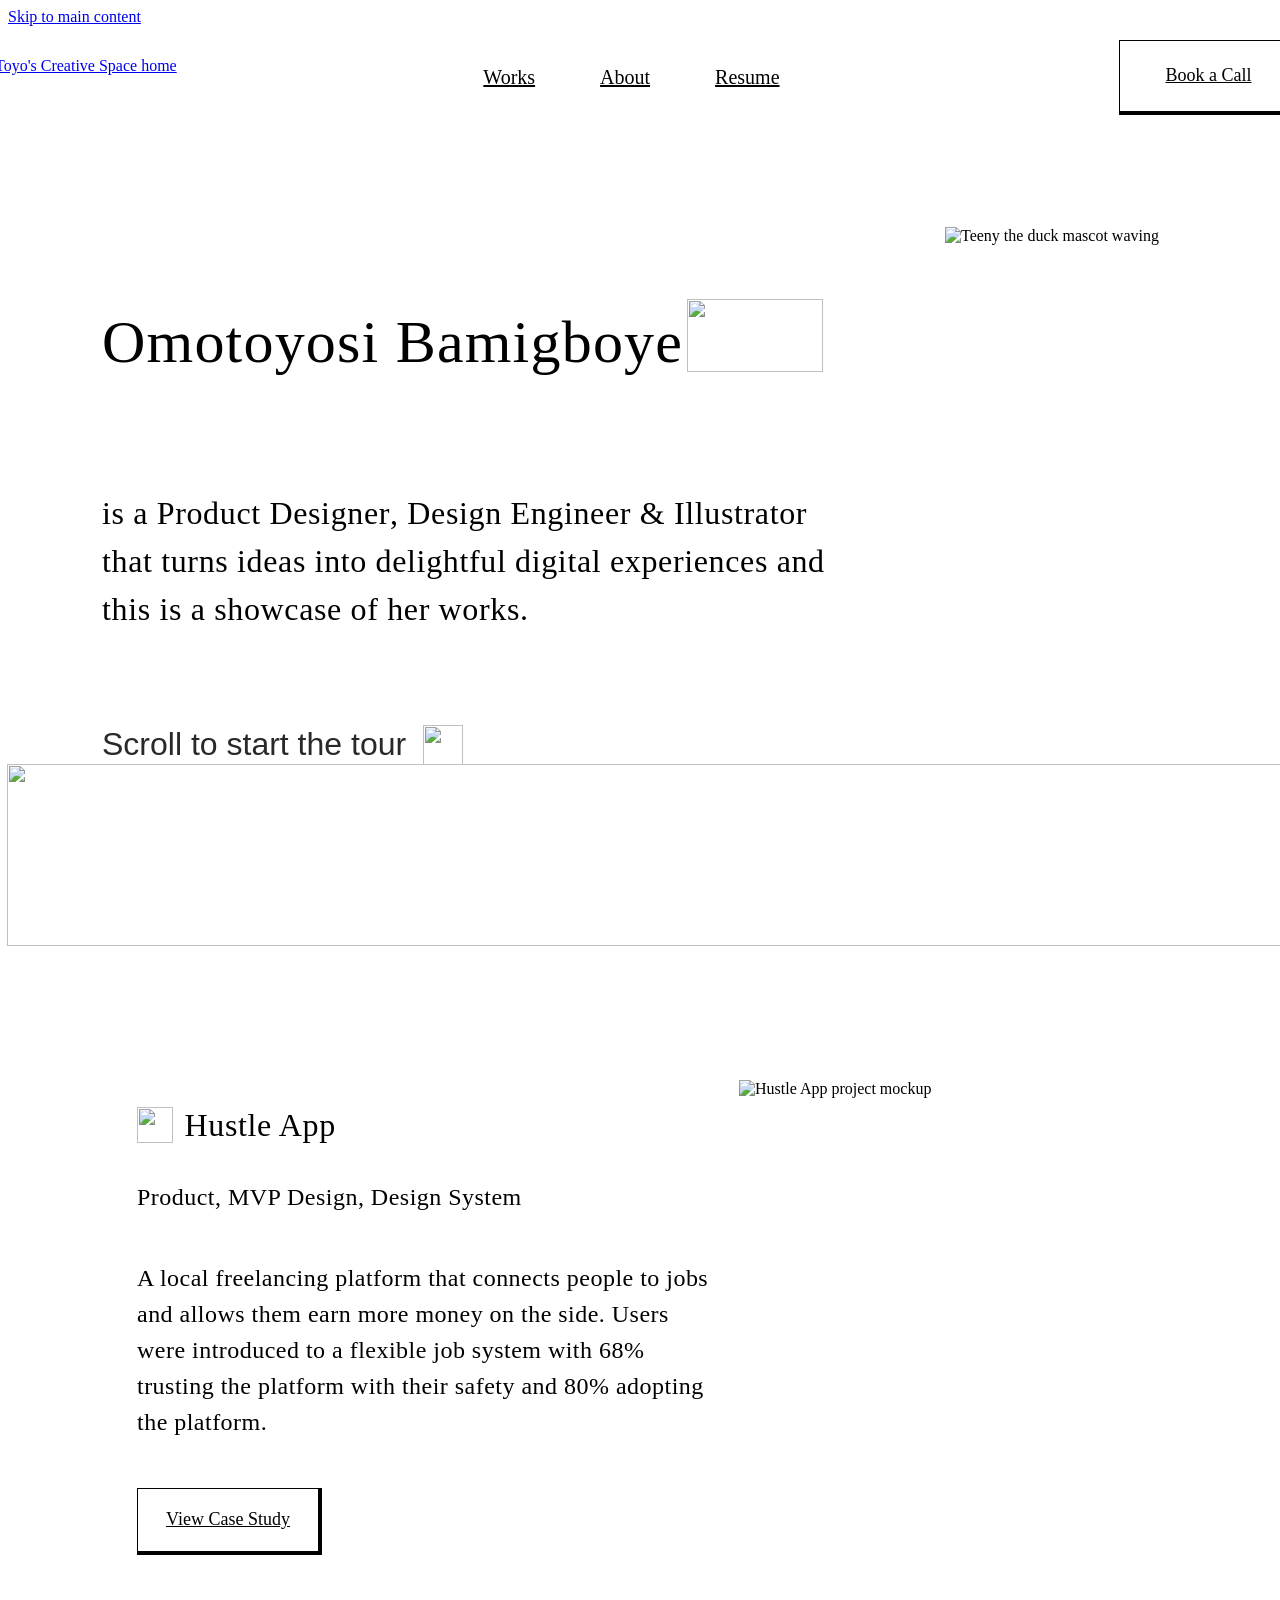
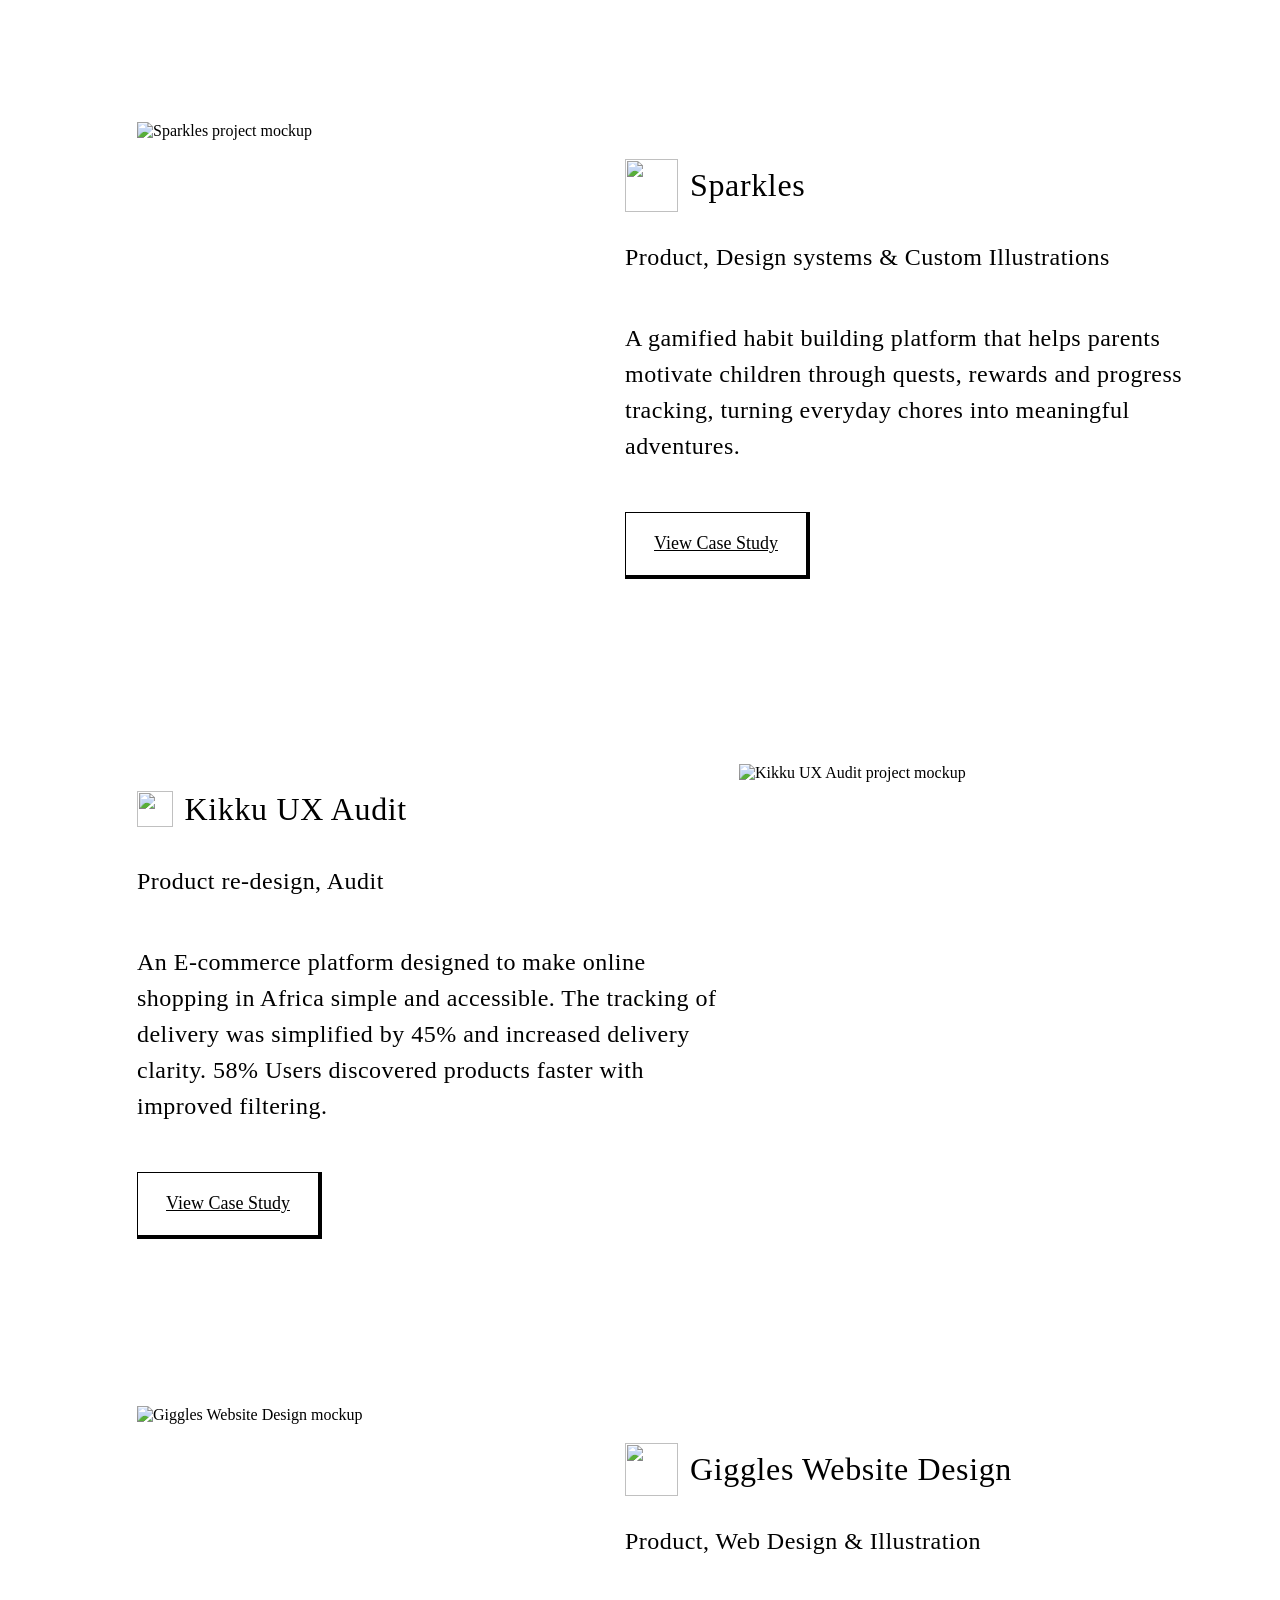
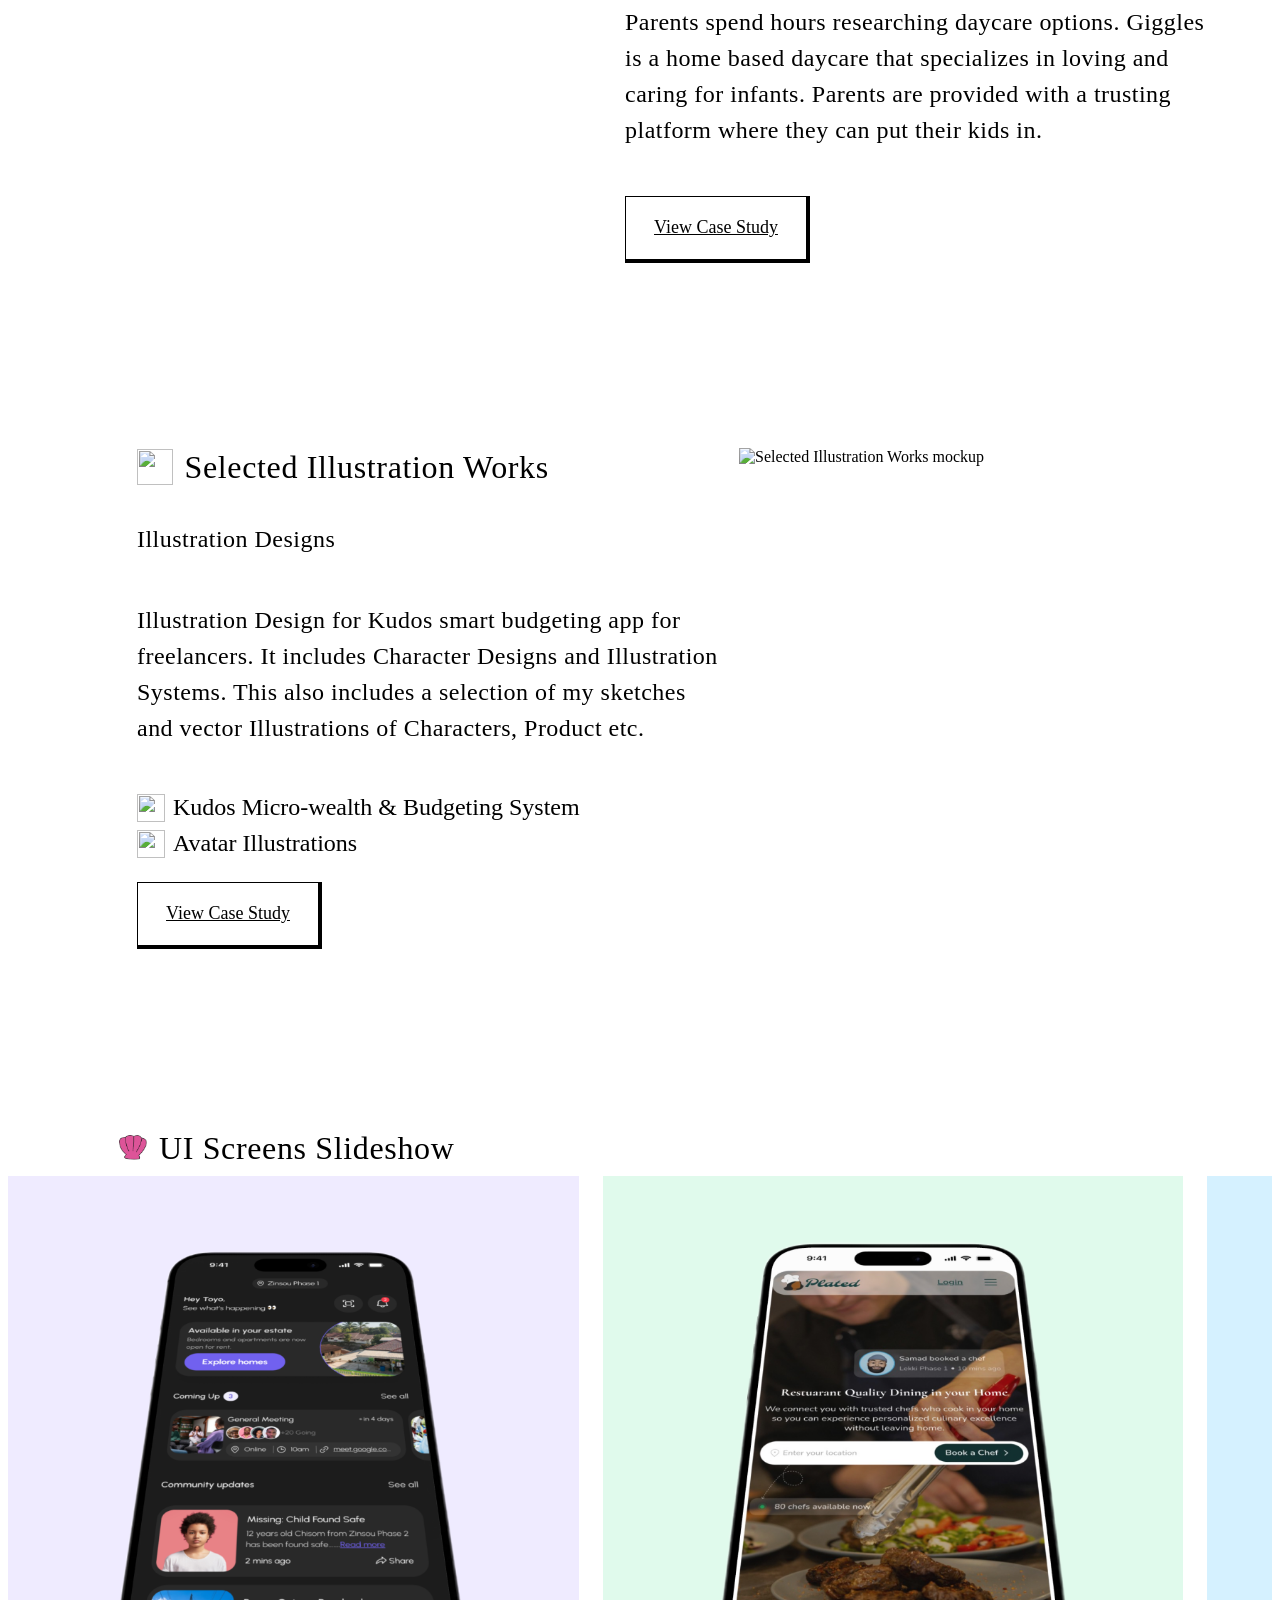
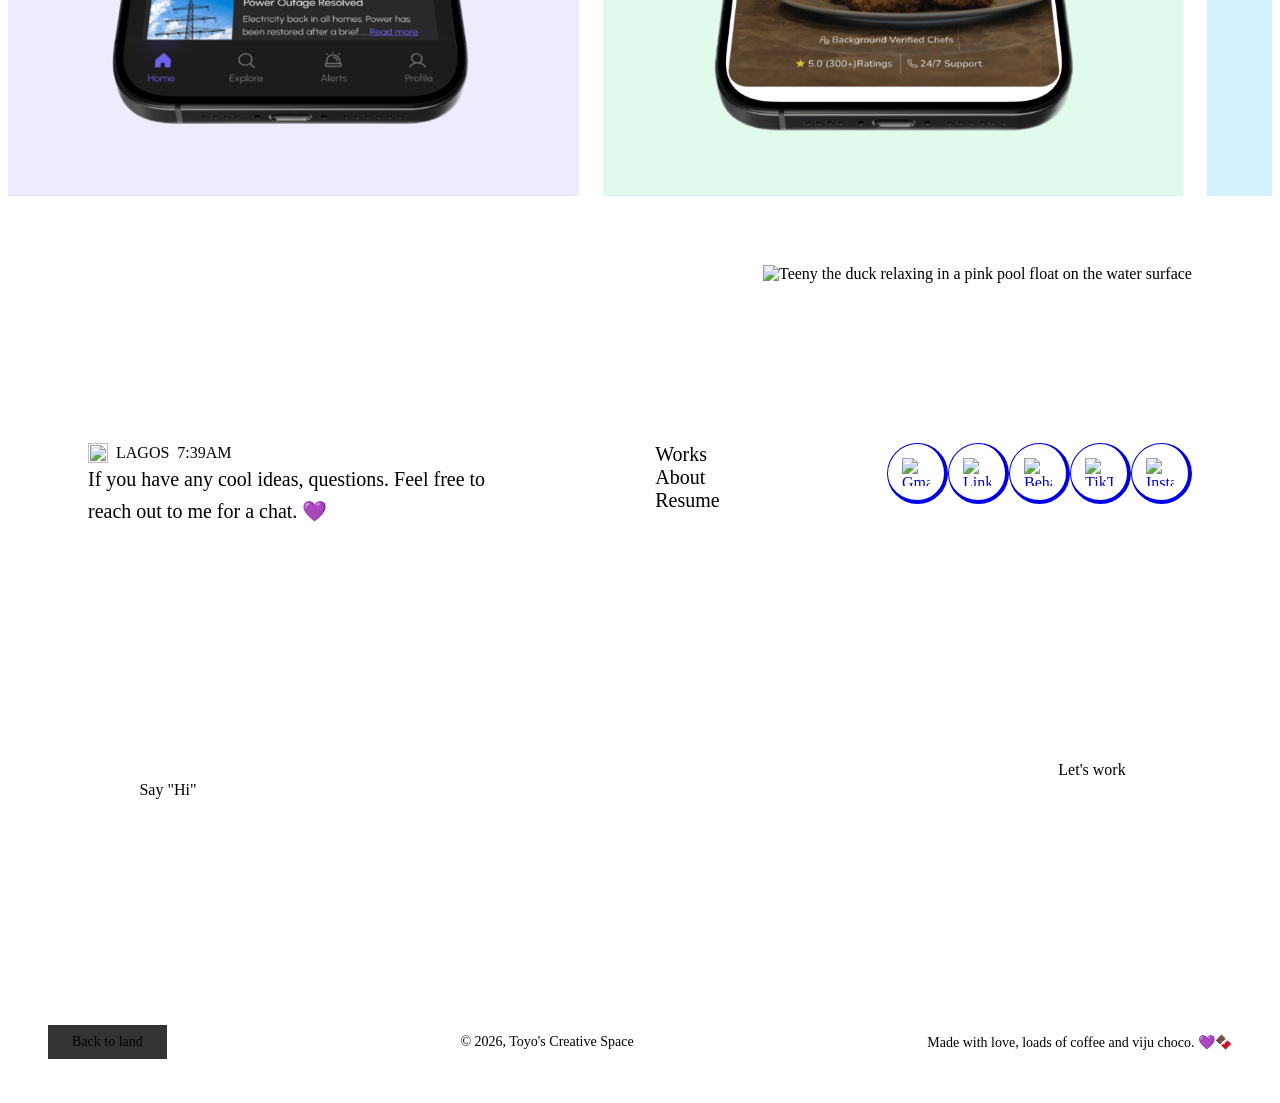
==== index.html @ 5d5c294b "Kudos Illustration commit" ====
<!DOCTYPE html>


<html lang="en">
<head>
  <meta charset="UTF-8">
  <meta name="viewport" content="width=device-width, initial-scale=1.0">
  <meta name="description" content="Toyo's Creative Space — Portfolio of Omotoyosi Bamigboye, a Product Designer, Design Engineer & Illustrator.">
  <title>Toyo's Creative Space — Portfolio</title>
  <link rel="stylesheet" href="css/global.css">
  <link rel="stylesheet" href="css/style.css">
  <link rel="icon" href="favicon.ico" type="image/x-icon">
</head>
<body>

  <!-- Skip Link -->
  <a href="#main-content" class="skip-link">Skip to main content</a>

  <!-- Mobile Menu Overlay -->
  <div class="mobile-menu" id="mobile-menu" role="dialog" aria-modal="true" aria-label="Navigation menu">
    <div class="mobile-menu__header">
      <a href="index.html" class="mobile-menu__logo">
        <img src="portfolio-design-images/tcs-logo.png" alt="Toyo's Creative Space home">
      </a>
      <button class="mobile-menu__close" aria-label="Close navigation menu">
        <svg width="18" height="18" viewBox="0 0 18 18" fill="none" xmlns="http://www.w3.org/2000/svg" aria-hidden="true">
          <path d="M16 2L2 16M2 2L16 16" stroke="#292929" stroke-width="2" stroke-linecap="round"/>
        </svg>
      </button>1
      
    </div>
    <nav class="mobile-menu__nav">
      <a href="#projects" class="mobile-menu__link">Works</a>
      <a href="about.html" class="mobile-menu__link">About</a>
      <a href="https://drive.google.com/file/d/1CQYjmtOOulWqzke0gi_U4UttHId4qYxD/view?usp=drive_link" class="mobile-menu__link" target="_blank" rel="noopener noreferrer">Resume</a>
    </nav>
    <div class="mobile-menu__actions">
      <a href="https://cal.com/toyoscreativespace/project-discovery-call" class="mobile-menu__btn" target="_blank" rel="noopener noreferrer" aria-label="Book a call (opens in new tab)">&#128197; Book a Call &rarr;</a>
    </div>
  </div>

  <!-- Navigation -->
  <header>
    <nav class="nav" aria-label="Main navigation">
      <a href="index.html" class="nav__logo"><img src="portfolio-design-images/tcs-logo.png" alt="Toyo's Creative Space home"></a>
      <div class="nav__links">
        <a href="#projects" class="nav__link">Works</a>
        <a href="about.html" class="nav__link">About</a>
        <a href="https://drive.google.com/file/d/1CQYjmtOOulWqzke0gi_U4UttHId4qYxD/view?usp=drive_link" class="nav__link" target="_blank" rel="noopener noreferrer">Resume</a>
      </div>
      <div class="nav__actions">
        <a href="https://cal.com/toyoscreativespace/project-discovery-call" class="nav__btn" target="_blank" rel="noopener noreferrer" aria-label="Book a call (opens in new tab)">Book a Call</a>
        <button class="nav__hamburger" aria-expanded="false" aria-controls="mobile-menu" aria-label="Open navigation menu">
          <span class="nav__hamburger-line"></span>
          <span class="nav__hamburger-line"></span>
          <span class="nav__hamburger-line"></span>
        </button>
      </div>
    </nav>
  </header>

  <!-- Main Content -->
  <main id="main-content">

    <!-- HERO SECTION -->
    <section class="hero" aria-label="Hero introduction">
      <div class="hero__content">
        <h1 class="hero__name">
          Omotoyosi <span class="hero__name-last">Bamigboye<div class="hero__speech-bubble" aria-hidden="true">
            <img src="portfolio-design-images/speech bubble.png" alt="" class="hero__speech-img">
          </div></span>
        </h1>
        <p class="hero__description">
          is a <span class="underline-blue">Product Designer<img src="portfolio-design-images/blue wiggle highlight.png" alt="" aria-hidden="true" class="wiggle-img"></span>, <span class="underline-pink">Design Engineer<img src="portfolio-design-images/pink wiggle highlight.png" alt="" aria-hidden="true" class="wiggle-img"></span> &amp; <span class="underline-purple">Illustrator<img src="portfolio-design-images/purple wiggle highlight.png" alt="" aria-hidden="true" class="wiggle-img"></span> that turns ideas into delightful digital experiences and this is a showcase of her works.
        </p>
        <!-- Scroll indicator -->
        <a href="#projects" class="scroll-indicator" aria-label="Scroll to projects">
          Scroll to start the tour
          <img src="icons/arrow-circle-down.png" alt="" aria-hidden="true" class="scroll-arrow">
        </a>
      </div>

      <!-- Teeny Hero Image -->
      <div class="hero-image">
        <img src="portfolio-design-images/teeny's hero image.png" alt="Teeny the duck mascot waving">
      </div>

      <!-- Grass Strip -->
      <div class="hero__grass">
        <img src="portfolio-design-images/grass in hero.png" alt="" aria-hidden="true" class="hero__grass-img">
      </div>
    </section>

    <!-- PROJECT CARDS SECTION -->
    <section id="projects" class="projects" aria-label="Featured projects">

      <!-- CARD 1 — Hustle App (Text Left, Image Right) -->
      <article class="project-card">
        <div class="project-card__text">
          <div class="project-card__title-row">
            <div class="project-card__icon" aria-hidden="true">
              <img src="icons/hustle logo.png" alt="" class="project-card__icon-img">
            </div>
            <h2 class="project-card__title">Hustle App</h2>
          </div>
          <p class="project-card__category">Product, MVP Design, Design System</p>
          <p class="project-card__description">A local freelancing platform that connects people to jobs and allows them earn more money on the side. Users were introduced to a flexible job system with 68% trusting the platform with their safety and 80% adopting the platform.</p>
          <a href="hustle.html" class="project-card__btn">View Case Study</a>
        </div>
        <div class="project-card__image">
          <img src="portfolio-design-images/hustle mockup.png" alt="Hustle App project mockup">
        </div>
      </article>

      <!-- CARD 2 — Sparkles (Image Left, Text Right) -->
      <article class="project-card project-card--reverse">
        <div class="project-card__text">
          <div class="project-card__title-row">
            <div class="project-card__icon" aria-hidden="true" style="width:53px;height:53px;">
              <img src="icons/sparkles logo.png" alt="" class="project-card__icon-img">
            </div>
            <h2 class="project-card__title">Sparkles</h2>
          </div>
          <p class="project-card__category">Product, Design systems &amp; Custom Illustrations</p>
          <p class="project-card__description">A gamified habit building platform that helps parents motivate children through quests, rewards and progress tracking, turning everyday chores into meaningful adventures.</p>
          <a href="sparkles.html" class="project-card__btn">View Case Study</a>
        </div>
        <div class="project-card__image">
          <img src="portfolio-design-images/sparkles mockup.png" alt="Sparkles project mockup">
        </div>
      </article>

      <!-- CARD 3 — Kikku UX Audit (Text Left, Image Right) -->
      <article class="project-card">
        <div class="project-card__text">
          <div class="project-card__title-row">
            <div class="project-card__icon" aria-hidden="true">
              <img src="icons/kikku logo.png" alt="" class="project-card__icon-img">
            </div>
            <h2 class="project-card__title">Kikku UX Audit</h2>
          </div>
          <p class="project-card__category">Product re-design, Audit</p>
          <p class="project-card__description">An E-commerce platform designed to make online shopping in Africa simple and accessible. The tracking of delivery was simplified by 45% and increased delivery clarity. 58% Users discovered products faster with improved filtering.</p>
          <a href="kikku.html" class="project-card__btn">View Case Study</a>
        </div>
        <div class="project-card__image">
          <img src="portfolio-design-images/Kikku mockup.png" alt="Kikku UX Audit project mockup">
        </div>
      </article>

      <!-- CARD 4 — Giggles Website Design (Image Left, Text Right) -->
      <article class="project-card project-card--reverse">
        <div class="project-card__text">
          <div class="project-card__title-row">
            <div class="project-card__icon" aria-hidden="true" style="width:53px;height:53px;">
              <img src="icons/giggles logo.png" alt="" class="project-card__icon-img">
            </div>
            <h2 class="project-card__title">Giggles Website Design</h2>
          </div>
          <p class="project-card__category">Product, Web Design &amp; Illustration</p>
          <p class="project-card__description">Parents spend hours researching daycare options. Giggles is a home based daycare that specializes in loving and caring for infants. Parents are provided with a trusting platform where they can put their kids in.</p>
          <a href="giggles.html" class="project-card__btn">View Case Study</a>
        </div>
        <div class="project-card__image">
          <img src="portfolio-design-images/giggles mockup.png" alt="Giggles Website Design mockup">
        </div>
      </article>

      <!-- CARD 5 — Selected Illustration Works (Text Left, Image Right) -->
      <article class="project-card">
        <div class="project-card__text">
          <div class="project-card__title-row">
            <div class="project-card__icon" aria-hidden="true">
              <img src="icons/selected illustration logo.png" alt="" class="project-card__icon-img">
            </div>
            <h2 class="project-card__title">Selected Illustration Works</h2>
          </div>
          <p class="project-card__category">Illustration Designs</p>
          <p class="project-card__description">Illustration Design for Kudos smart budgeting app for freelancers. It includes Character Designs and Illustration Systems. This also includes a selection of my sketches and vector Illustrations of Characters, Product etc.</p>
          <div class="project-card__metrics">
            <span class="project-card__metric"><img src="icons/check-circle.png" alt="" class="project-card__check-icon"> Kudos Micro-wealth &amp; Budgeting System</span>
            <span class="project-card__metric"><img src="icons/check-circle.png" alt="" class="project-card__check-icon"> Avatar Illustrations</span>
          </div>
          <a href="illustrations.html" class="project-card__btn">View Case Study</a>
        </div>
        <div class="project-card__image">
          <img src="portfolio-design-images/illustration work mockup.png" alt="Selected Illustration Works mockup">
        </div>
      </article>

    </section>

    <!-- SLIDESHOW SECTION -->
    <section class="slideshow" aria-label="UI Screens slideshow">
      <div class="slideshow__header">
        <img src="ui-slideshow-mockups/sea shells.png" alt="" class="slideshow__icon" aria-hidden="true">
        <h2 class="slideshow__title">UI Screens Slideshow</h2>
      </div>
      <div class="slideshow__viewport">
        <div class="slideshow__track">
          <div class="slideshow__slide" style="background:#DCD5FF;">
            <img src="ui-slideshow-mockups/first slide.png" alt="UI screen design 1">
          </div>
          <div class="slideshow__slide" style="background:#C0EAFF;">
            <img src="ui-slideshow-mockups/second slide.png" alt="UI screen design 2">
          </div>
          <div class="slideshow__slide" style="background:#D5F1FF;">
            <img src="ui-slideshow-mockups/third slide.png" alt="UI screen design 3">
          </div>
          <div class="slideshow__slide" style="background:#FFD5EA;">
            <img src="ui-slideshow-mockups/fourth slide.png" alt="UI screen design 4">
          </div>
          <div class="slideshow__slide" style="background:#FFEFCC;">
            <img src="ui-slideshow-mockups/fifth slide.png" alt="UI screen design 5">
          </div>
          <div class="slideshow__slide" style="background:#E8F5E9;">
            <img src="ui-slideshow-mockups/sixth slide.png" alt="UI screen design 6">
          </div>
          <div class="slideshow__slide" style="background:#FFF3E0;">
            <img src="ui-slideshow-mockups/seventh slide.png" alt="UI screen design 7">
          </div>
          <div class="slideshow__slide" style="background:#F3E5F5;">
            <img src="ui-slideshow-mockups/eigth slide.png" alt="UI screen design 8">
          </div>
          <div class="slideshow__slide" style="background:#E0F7FA;">
            <img src="ui-slideshow-mockups/ninth slide.png" alt="UI screen design 9">
          </div>
          <div class="slideshow__slide" style="background:#F7F7F7;">
            <img src="ui-slideshow-mockups/tenth slide.png" alt="UI screen design 10">
          </div>
        </div>
      </div>
    </section>

  </main>

  <!-- FOOTER -->
  <footer class="site-footer" aria-label="Site footer">

    <!-- Wave at the very top edge of the footer — sits on top of blue water bg -->
    <img src="portfolio-design-images/footer illustrations/waves.png"
         alt="" aria-hidden="true" loading="lazy"
         class="site-footer__wave">

    <!-- Teeny in floater — positioned on the wave/water surface -->
    <img src="portfolio-design-images/teeny in floater.png"
         alt="Teeny the duck relaxing in a pink pool float on the water surface"
         class="footer-sea__teeny" loading="lazy">

    <!-- INFO BAND — sits on blue water below the wave -->
    <div class="footer-band">

      <!-- Left: clock + message -->
      <div class="footer-band__left">
        <p class="footer-band__clock"><img src="portfolio-design-images/footer illustrations/yellow shells.png" alt="" aria-hidden="true" class="footer-band__clock-icon"> LAGOS <span id="lagos-time" aria-live="polite" aria-label="Current time in Lagos">9:00AM</span></p>
        <p class="footer-band__message">If you have any cool ideas, questions. Feel free to reach out to me for a chat. 💜</p>
      </div>

      <!-- Middle: nav links -->
      <nav class="footer-band__nav" aria-label="Footer navigation">
        <a href="index.html" class="footer-band__nav-link">Works</a>
        <a href="about.html" class="footer-band__nav-link">About</a>
        <a href="#" class="footer-band__nav-link">Resume</a>
      </nav>

      <!-- Right: social icon circles -->
      <div class="footer-band__socials">
        <a href="mailto:toyobammy@gmail.com" target="_blank" rel="noopener noreferrer" aria-label="Email Toyo" class="footer-band__social-btn">
          <img src="icons/Gmail.png" alt="Gmail" loading="lazy">
        </a>
        <a href="https://linkedin.com/in/omotoyosi-bamigboye" target="_blank" rel="noopener noreferrer" aria-label="LinkedIn" class="footer-band__social-btn">
          <img src="icons/Linkedin.png" alt="LinkedIn" loading="lazy">
        </a>
        <a href="https://behance.net/omotoyobamigbo" target="_blank" rel="noopener noreferrer" aria-label="Behance" class="footer-band__social-btn">
          <img src="icons/Behance.png" alt="Behance" loading="lazy">
        </a>
        <a href="https://tiktok.com/@toyoscreativespace" target="_blank" rel="noopener noreferrer" aria-label="TikTok" class="footer-band__social-btn">
          <img src="icons/Tiktok.png" alt="TikTok" loading="lazy">
        </a>
        <a href="https://instagram.com/toyoscreativespace" target="_blank" rel="noopener noreferrer" aria-label="Instagram" class="footer-band__social-btn">
          <img src="icons/Instagram.png" alt="Instagram" loading="lazy">
        </a>
      </div>

    </div>

    <!-- PART 2: UNDERWATER SCENE -->
    <div class="footer-sea" aria-label="Underwater illustration">

      <!-- Sand floor -->
      <div class="footer-sea__sand" aria-hidden="true"></div>

      <!-- 1. Green coral (far left) -->
      <img src="portfolio-design-images/footer illustrations/green-coral.png" alt="" aria-hidden="true" loading="lazy"
           class="footer-sea__el" style="left:40px;bottom:80px;height:220px;">

      <!-- 2. Dark green seaweed (second from left) -->
      <img src="portfolio-design-images/footer illustrations/dark green seaweed.png" alt="" aria-hidden="true" loading="lazy"
           class="footer-sea__el" style="left:180px;bottom:80px;height:260px;">

      <!-- 3. Yellow fish "Say Hi" (left, swimming) -->
      <div class="footer-sea__fish-wrap" style="left:160px;bottom:240px;" aria-hidden="true">
        <img src="portfolio-design-images/footer illustrations/yellow fish.png" alt="" loading="lazy" class="footer-sea__fish-img">
        <span class="footer-sea__fish-text">Say "Hi"</span>
      </div>

      <!-- 4. Pink mushroom coral (center-left) -->
      <img src="portfolio-design-images/footer illustrations/pink mushrooms.png" alt="" aria-hidden="true" loading="lazy"
           class="footer-sea__el" style="left:380px;bottom:80px;height:160px;">

      <!-- 5. Pink starfish -->
      <img src="portfolio-design-images/footer illustrations/pink-star.png" alt="" aria-hidden="true" loading="lazy"
           class="footer-sea__el" style="left:300px;bottom:90px;height:50px;">

      <!-- 6. Orange starfish -->
      <img src="portfolio-design-images/footer illustrations/orange star.png" alt="" aria-hidden="true" loading="lazy"
           class="footer-sea__el" style="left:440px;bottom:85px;height:45px;">

      <!-- 7. Purple tube coral (center) -->
      <img src="portfolio-design-images/footer illustrations/purple tube coral.png" alt="" aria-hidden="true" loading="lazy"
           class="footer-sea__el" style="left:520px;bottom:80px;height:180px;">

      <!-- 8a. Rocks (center) -->
      <img src="portfolio-design-images/footer illustrations/rocks.png" alt="" aria-hidden="true" loading="lazy"
           class="footer-sea__el" style="left:470px;bottom:80px;height:50px;">

      <!-- 8b. Rocks (right of center) -->
      <img src="portfolio-design-images/footer illustrations/rocks.png" alt="" aria-hidden="true" loading="lazy"
           class="footer-sea__el" style="left:720px;bottom:80px;height:50px;">

      <!-- 9. Pink shell -->
      <img src="portfolio-design-images/footer illustrations/pink-shell.png" alt="" aria-hidden="true" loading="lazy"
           class="footer-sea__el" style="left:660px;bottom:85px;height:45px;">

      <!-- 10. Yellow coral tree (right side, large) -->
      <img src="portfolio-design-images/footer illustrations/yellow coral.png" alt="" aria-hidden="true" loading="lazy"
           class="footer-sea__el" style="right:340px;bottom:80px;height:240px;">

      <!-- 11. Orange coral tree (right side, smaller) -->
      <img src="portfolio-design-images/footer illustrations/orange coral.png" alt="" aria-hidden="true" loading="lazy"
           class="footer-sea__el" style="right:260px;bottom:80px;height:200px;">

      <!-- 12. Dark green seaweed (far right) -->
      <img src="portfolio-design-images/footer illustrations/dark green seaweed.png" alt="" aria-hidden="true" loading="lazy"
           class="footer-sea__el" style="right:40px;bottom:80px;height:260px;">

      <!-- 13. Green fish "Let's work" (right, swimming) -->
      <div class="footer-sea__fish-wrap footer-sea__fish-wrap--right" style="right:180px;bottom:260px;" aria-hidden="true">
        <img src="portfolio-design-images/footer illustrations/green fish.png" alt="" loading="lazy" class="footer-sea__fish-img footer-sea__fish-img--flip">
        <span class="footer-sea__fish-text">Let's work</span>
      </div>

      <!-- 14. Purple mushroom (far right) -->
      <img src="portfolio-design-images/footer illustrations/purple mushrooms.png" alt="" aria-hidden="true" loading="lazy"
           class="footer-sea__el" style="right:60px;bottom:80px;height:140px;">

      <!-- 15. Yellow shell (far right) -->
      <img src="portfolio-design-images/footer illustrations/yellow shells.png" alt="" aria-hidden="true" loading="lazy"
           class="footer-sea__el" style="right:120px;bottom:85px;height:40px;">

      <!-- 16. Purple starfish (far right) -->
      <img src="portfolio-design-images/footer illustrations/purple star.png" alt="" aria-hidden="true" loading="lazy"
           class="footer-sea__el" style="right:200px;bottom:85px;height:50px;">

      <!-- CSS bubbles — 12 scattered across the water -->
      <div class="footer-sea__bubble" style="width:32px;height:32px;left:8%;top:18%;" aria-hidden="true"></div>
      <div class="footer-sea__bubble" style="width:20px;height:20px;left:16%;top:38%;" aria-hidden="true"></div>
      <div class="footer-sea__bubble" style="width:48px;height:48px;left:24%;top:12%;" aria-hidden="true"></div>
      <div class="footer-sea__bubble" style="width:24px;height:24px;left:33%;top:45%;" aria-hidden="true"></div>
      <div class="footer-sea__bubble" style="width:36px;height:36px;left:43%;top:20%;" aria-hidden="true"></div>
      <div class="footer-sea__bubble" style="width:20px;height:20px;left:51%;top:55%;" aria-hidden="true"></div>
      <div class="footer-sea__bubble" style="width:52px;height:52px;left:59%;top:14%;" aria-hidden="true"></div>
      <div class="footer-sea__bubble" style="width:28px;height:28px;left:67%;top:40%;" aria-hidden="true"></div>
      <div class="footer-sea__bubble" style="width:40px;height:40px;left:75%;top:24%;" aria-hidden="true"></div>
      <div class="footer-sea__bubble" style="width:22px;height:22px;left:82%;top:48%;" aria-hidden="true"></div>
      <div class="footer-sea__bubble" style="width:30px;height:30px;left:90%;top:30%;" aria-hidden="true"></div>
      <div class="footer-sea__bubble" style="width:18px;height:18px;left:96%;top:56%;" aria-hidden="true"></div>

      <!-- Bottom bar -->
      <div class="footer-sea__bar">
        <button class="footer-sea__back-btn" onclick="scrollToTop()" aria-label="Scroll back to top of page">Back to land</button>
        <span class="footer-sea__copyright">&copy; 2026, Toyo's Creative Space</span>
        <span class="footer-sea__tagline">Made with love, loads of coffee and viju choco. 💜🍫</span>
      </div>

    </div>

  </footer>

  <!-- Scripts -->
  <script src="js/main.js"></script>
  <script src="js/slideshow.js"></script>
</body>
</html>
---- css/style.css ----
/* ========================================
   NAVIGATION
   ======================================== */

.nav {
  width: 1322px;
  height: 74px;
  position: fixed;
  top: 40px;
  left: 50%;
  transform: translateX(-50%);
  display: flex;
  justify-content: space-between;
  align-items: center;
  z-index: 1000;
  transition: all 0.4s cubic-bezier(0.4, 0, 0.2, 1);
  padding: 0 20px;
  border-radius: 0;
}

.nav--scrolled {
  width: calc(100% - 80px);
  max-width: 1400px;
  top: 16px;
  height: 64px;
  padding: 0 32px;
  border-radius: 100px;
  background: rgba(255, 255, 255, 0.25);
  backdrop-filter: blur(16px);
  -webkit-backdrop-filter: blur(16px);
  border: none;
  box-shadow: 0 8px 32px rgba(0, 0, 0, 0.08);
}

.nav__logo {
  display: flex;
  align-items: center;
  align-self: center;
}

.nav__logo img {
  height: 40px;
  width: auto;
}

.nav__links {
  display: flex;
  gap: 65px;
  width: 329px;
  height: 27px;
  align-items: center;
}

.nav__link {
  font-family: var(--font-family-nav);
  font-weight: 500;
  font-size: 20px;
  color: var(--color-text-link);
  transition: color var(--duration-fast) var(--ease-default);
}

.nav__link:hover {
  color: var(--color-primary);
}

.nav__link--active {
  color: var(--color-primary) !important;
  font-weight: 400;
}

.nav__actions {
  display: flex;
  align-items: center;
}

.nav__btn {
  display: flex;
  justify-content: center;
  align-items: center;
  text-align: center;
  width: 145px;
  height: 46px;
  background: var(--color-primary);
  border-width: 0.5px 4px 4px 0.5px;
  border-style: solid;
  border-color: var(--color-border);
  border-radius: var(--radius-sm);
  padding: 12px 16px;
  font-family: var(--font-family-primary);
  font-weight: var(--font-weight-medium);
  font-size: 18px;
  color: var(--color-text-inverse);
  transition: background var(--duration-fast) var(--ease-default);
}

.nav__btn:hover {
  background: var(--color-primary-dark);
}

.nav__hamburger {
  display: none;
  width: 44px;
  height: 44px;
  flex-direction: column;
  justify-content: center;
  align-items: center;
  gap: 5px;
}

.nav__hamburger-line {
  width: 24px;
  height: 2px;
  background: var(--color-text-primary);
  transition: transform var(--duration-normal) var(--ease-default), opacity var(--duration-normal) var(--ease-default);
}

.nav__hamburger.active .nav__hamburger-line:nth-child(1) {
  transform: rotate(45deg) translate(5px, 5px);
}

.nav__hamburger.active .nav__hamburger-line:nth-child(2) {
  opacity: 0;
}

.nav__hamburger.active .nav__hamburger-line:nth-child(3) {
  transform: rotate(-45deg) translate(5px, -5px);
}

.mobile-menu {
  display: none;
  position: fixed;
  top: 0;
  left: 0;
  width: 100%;
  height: 100%;
  background: #ffffff;
  z-index: 999;
  flex-direction: column;
  align-items: stretch;
}

.mobile-menu.open {
  display: flex;
}

.mobile-menu__header {
  display: flex;
  align-items: center;
  justify-content: space-between;
  padding: 20px 24px;
  border-bottom: 1px solid #E5E5E5;
}

.mobile-menu__logo {
  display: flex;
  align-items: center;
}

.mobile-menu__logo img {
  height: 36px;
  width: auto;
}

.mobile-menu__close {
  width: 44px;
  height: 44px;
  border: 1.5px solid #DEDEDE;
  border-radius: 10px;
  background: #ffffff;
  display: flex;
  align-items: center;
  justify-content: center;
  cursor: pointer;
  flex-shrink: 0;
  transition: background var(--duration-fast) var(--ease-default);
}

.mobile-menu__close:hover {
  background: #F5F5F5;
}

.mobile-menu__nav {
  display: flex;
  flex-direction: column;
  flex: 1;
}

.mobile-menu__link {
  font-family: var(--font-family-primary);
  font-weight: var(--font-weight-medium);
  font-size: 22px;
  color: var(--color-text-primary);
  padding: 22px 24px;
  border-bottom: 1px solid #E5E5E5;
  text-decoration: none;
  display: block;
  transition: background var(--duration-fast) var(--ease-default);
}

.mobile-menu__link:hover {
  background: #F9F9F9;
}

.mobile-menu__actions {
  padding: 24px;
}

.mobile-menu__btn {
  display: flex;
  align-items: center;
  justify-content: center;
  width: 100%;
  height: 58px;
  background: var(--color-primary);
  border-width: 0.5px 4px 4px 0.5px;
  border-style: solid;
  border-color: var(--color-border);
  border-radius: var(--radius-sm);
  font-family: var(--font-family-primary);
  font-weight: var(--font-weight-medium);
  font-size: 20px;
  color: var(--color-text-inverse);
  text-decoration: none;
  transition: background var(--duration-fast) var(--ease-default);
}

.mobile-menu__btn:hover {
  background: var(--color-primary-dark);
}

/* ========================================
   HERO
   ======================================== */

.hero {
  width: 1512px;
  height: 920px;
  background: var(--color-page-bg);
  flex: none;
  order: 0;
  align-self: stretch;
  flex-grow: 0;
  position: relative;
  margin: 0 auto;
}

.hero__content {
  width: 762px;
  position: relative;
  left: 94px;
  top: 221px;
  display: flex;
  flex-direction: column;
  gap: 20px;
}

.hero__name {
  font-family: var(--font-family-display);
  font-weight: 400;
  font-size: 60px;
  line-height: 150%;
  letter-spacing: 0.02em;
  color: var(--color-text-primary);
  display: inline-block;
  position: relative;
}

.hero__description {
  font-family: var(--font-family-primary);
  font-weight: var(--font-weight-medium);
  font-size: 32px;
  line-height: 150%;
  letter-spacing: 0.02em;
  color: var(--color-text-secondary);
  width: 762px;
  position: relative;
}

.underline-blue,
.underline-pink,
.underline-purple {
  position: relative;
  display: inline;
}

.wiggle-img {
  position: absolute;
  left: 0;
  bottom: -2px;
  width: 100%;
  height: 7px;
  object-fit: fill;
}

.hero__name-last {
  position: relative;
  display: inline;
}

.hero__speech-bubble {
  position: absolute;
  top: -10px;
  left: calc(100% + 4px);
  width: 136.11px;
  height: 72.97px;
}

.hero__speech-img {
  width: 100%;
  height: 100%;
  object-fit: contain;
}

.scroll-indicator {
  cursor: pointer;
  text-decoration: none;
  color: #292929;
  font-family: 'Urbanist', sans-serif;
  font-weight: 500;
  font-size: 32px;
  display: flex;
  align-items: center;
  gap: 17px;
  margin-top: 40px;
}

.scroll-arrow {
  width: 40px;
  height: 40px;
  object-fit: contain;
}

.hero-image {
  position: absolute;
  left: 937px;
  top: 201px;
  width: 500px;
  height: 500px;
}

.hero-image img {
  width: 100%;
  height: 100%;
  object-fit: contain;
}

.hero__grass {
  position: absolute;
  width: 1514px;
  height: 182px;
  left: -1px;
  top: 738px;
}

.hero__grass-img {
  width: 100%;
  height: 100%;
  object-fit: cover;
}

/* ========================================
   PROJECT CARDS
   ======================================== */

.projects {
  background: var(--color-page-bg);
  padding: 80px 97px;
  display: flex;
  flex-direction: column;
  gap: 60px;
}

.project-card {
  width: 100%;
  max-width: 1315px;
  height: 550px;
  background: var(--color-white);
  border-radius: var(--radius-xl, 32px);
  padding: 16px 32px;
  display: flex;
  flex-direction: row;
  justify-content: space-between;
  align-items: center;
  gap: 20px;
  margin: 0 auto;
}

.project-card__text {
  width: 621px;
  display: flex;
  flex-direction: column;
  gap: 0;
}

.project-card__title-row {
  display: flex;
  align-items: center;
  gap: 12px;
}

.project-card__title {
  font-family: var(--font-family-primary);
  font-weight: var(--font-weight-semibold);
  font-size: 32px;
  line-height: 120%;
  letter-spacing: 0.02em;
  color: var(--color-text-primary);
}

.project-card__category {
  margin-top: 12px;
  font-family: var(--font-family-primary);
  font-weight: var(--font-weight-medium);
  font-size: 24px;
  line-height: 120%;
  letter-spacing: 0.02em;
  color: var(--color-text-secondary);
}

.project-card__description {
  margin-top: 24px;
  width: 582px;
  font-family: var(--font-family-primary);
  font-weight: var(--font-weight-medium);
  font-size: 24px;
  line-height: 150%;
  letter-spacing: 0.02em;
  color: var(--color-text-description);
}

.project-card__metrics {
  margin-top: 24px;
  display: flex;
  flex-direction: column;
  gap: 8px;
}

.project-card__metric {
  display: flex;
  align-items: center;
  gap: 8px;
  font-family: var(--font-family-primary);
  font-weight: var(--font-weight-medium);
  font-size: 24px;
  color: var(--color-text-description);
}

.project-card__check {
  color: var(--color-primary);
  font-weight: var(--font-weight-bold);
}

.project-card__check-icon {
  width: 28px;
  height: 28px;
  object-fit: contain;
  flex-shrink: 0;
}

.project-card__btn {
  margin-top: 24px;
  width: 160px;
  height: 42px;
  background: var(--color-primary);
  border-width: 0.5px 4px 4px 0.5px;
  border-style: solid;
  border-color: var(--color-border);
  border-radius: var(--radius-sm);
  padding: 10px;
  font-family: var(--font-family-primary);
  font-weight: var(--font-weight-medium);
  font-size: 18px;
  color: var(--color-text-inverse);
  display: flex;
  align-items: center;
  justify-content: center;
  transition: background var(--duration-fast) var(--ease-default);
}

.project-card__btn:hover {
  background: var(--color-primary-dark);
}

.project-card__btn:active {
  transform: scale(0.96);
}

.project-card__image {
  width: 584px;
  height: 474px;
  background: var(--color-page-bg);
  border-radius: var(--radius-card);
  overflow: hidden;
  display: flex;
  align-items: center;
  justify-content: center;
}

.project-card__image img {
  width: 100%;
  height: 100%;
  object-fit: cover;
}

.project-card__icon {
  width: 35.57px;
  height: 35.57px;
  flex-shrink: 0;
  display: flex;
  align-items: center;
  justify-content: center;
  overflow: hidden;
}

.project-card__icon-img {
  width: 100%;
  height: 100%;
  object-fit: contain;
}

.project-card--reverse {
  flex-direction: row-reverse;
}

/* ========================================
   SLIDESHOW
   ======================================== */

.slideshow {
  width: 100%;
  height: 809px;
  background: var(--color-page-bg);
  position: relative;
  overflow: hidden;
}

.slideshow__header {
  position: absolute;
  left: 111px;
  top: 41px;
  display: flex;
  align-items: center;
  gap: 12px;
}

.slideshow__icon {
  width: 28px;
  height: 28px;
  object-fit: contain;
}

.slideshow__title {
  font-family: var(--font-family-display);
  font-weight: 400;
  font-size: 32px;
  line-height: 150%;
  letter-spacing: 0.02em;
  color: var(--color-text-primary);
}

.slideshow__viewport {
  position: absolute;
  width: 100%;
  height: 620px;
  left: 0;
  top: 120px;
  overflow: hidden;
}

.slideshow__track {
  display: flex;
  flex-direction: row;
  gap: 24px;
  width: max-content;
  will-change: transform;
}

.slideshow__slide {
  width: 580px;
  height: 620px;
  border-radius: var(--radius-card);
  flex-shrink: 0;
  overflow: hidden;
}

.slideshow__slide img {
  width: 100%;
  height: 100%;
  object-fit: cover;
}

/* ========================================
   FOOTER
   ======================================== */

/* ========================================
   SITE FOOTER
   ======================================== */

.site-footer {
  position: relative;
  width: 100%;
  min-height: 700px;
  background-image: url('../portfolio-design-images/footer illustrations/blue sea water.png');
  background-size: cover;
  background-position: center;
  background-repeat: no-repeat;
  overflow: visible;
  padding-top: 130px;
}

/* Wave image — at the very top edge of the entire footer */
.site-footer__wave {
  position: absolute;
  top: 0;
  left: 0;
  width: 100%;
  height: auto;
  display: block;
  z-index: 4;
  pointer-events: none;
}

/* ── Part 1: Top Info Band ── */

.footer-band {
  position: relative;
  z-index: 5;
  display: flex;
  align-items: flex-start;
  justify-content: space-between;
  padding: 48px 80px;
  background: transparent;
}

.footer-band__left {
  display: flex;
  flex-direction: column;
  gap: var(--spacing-m);
  max-width: 400px;
}

.footer-band__clock {
  display: flex;
  align-items: center;
  gap: 8px;
  font-family: var(--font-family-primary);
  font-size: 16px;
  font-weight: var(--font-weight-semibold);
  color: #000000;
  margin: 0;
}

.footer-band__clock-icon {
  width: 20px;
  height: 20px;
  object-fit: contain;
  flex-shrink: 0;
}

.footer-band__message {
  font-family: var(--font-family-primary);
  font-size: 20px;
  font-weight: var(--font-weight-regular);
  color: #000000;
  line-height: 1.6;
  margin: 0;
  max-width: 400px;
}

.footer-band__nav {
  display: flex;
  flex-direction: column;
  gap: var(--spacing-m);
}

.footer-band__nav-link,
.footer-band__nav-link:hover,
.footer-band__nav-link:focus,
.footer-band__nav-link:active {
  font-family: var(--font-family-primary);
  font-size: 20px;
  font-weight: var(--font-weight-medium);
  color: #000000 !important;
  text-decoration: none !important;
}

.footer-band__socials {
  display: flex;
  flex-direction: row;
  gap: var(--spacing-s);
  align-items: center;
}

.footer-band__social-btn,
.footer-band__social-btn:hover,
.footer-band__social-btn:focus,
.footer-band__social-btn:active {
  display: flex;
  align-items: center;
  justify-content: center;
  width: 56px;
  height: 56px;
  border-radius: 50%;
  background: var(--color-white);
  border-width: 0.5px 4px 4px 0.5px;
  border-style: solid;
  border-color: var(--color-border);
  text-decoration: none;
  flex-shrink: 0;
  transition: none;
}

.footer-band__social-btn img {
  width: 28px;
  height: 28px;
  object-fit: contain;
  display: block;
  pointer-events: none;
}

/* ========================================
   UNDERWATER SCENE
   ======================================== */

.footer-sea {
  position: relative;
  width: 100%;
  height: 500px;
  overflow: visible;
}

/* Sand floor */
.footer-sea__sand {
  position: absolute;
  bottom: 0;
  left: 0;
  width: 100%;
  height: 100px;
  background: var(--color-sand);
  border-radius: 60px 60px 0 0;
  z-index: 1;
}

/* All illustrated elements share this base */
.footer-sea__el {
  position: absolute;
  width: auto;
  object-fit: contain;
  z-index: 2;
}

/* Fish wrappers — position set via inline style on each */
.footer-sea__fish-wrap {
  position: absolute;
  z-index: 3;
}

.footer-sea__fish-img {
  height: 90px;
  width: auto;
  display: block;
}

.footer-sea__fish-img--flip {
  transform: scaleX(-1);
}

.footer-sea__fish-text {
  position: absolute;
  top: 50%;
  left: 50%;
  transform: translate(-50%, -50%);
  font-family: var(--font-family-primary);
  font-size: 16px;
  font-weight: var(--font-weight-semibold);
  color: var(--color-text-primary);
  white-space: nowrap;
  pointer-events: none;
}

/* Teeny in floater — sits on the wave, positioned relative to .site-footer */
.footer-sea__teeny {
  position: absolute;
  right: 80px;
  top: 0;
  height: 200px;
  width: auto;
  object-fit: contain;
  z-index: 10;
}

/* CSS bubbles */
.footer-sea__bubble {
  position: absolute;
  border-radius: 50%;
  background: radial-gradient(
    circle at 32% 32%,
    rgba(255, 255, 255, 0.55) 0%,
    rgba(255, 255, 255, 0.18) 38%,
    rgba(255, 255, 255, 0.04) 70%,
    transparent 100%
  );
  border: 1.5px solid rgba(255, 255, 255, 0.75);
  z-index: 3;
  pointer-events: none;
}

/* Bottom bar — sits on the sand */
.footer-sea__bar {
  position: absolute;
  bottom: 16px;
  left: 0;
  width: 100%;
  display: flex;
  align-items: center;
  justify-content: space-between;
  padding: 0 40px;
  box-sizing: border-box;
  z-index: 5;
}

.footer-sea__back-btn {
  background: #333333;
  color: var(--color-white);
  border: none;
  border-radius: var(--radius-full);
  padding: 10px 24px;
  font-family: var(--font-family-primary);
  font-size: 14px;
  font-weight: var(--font-weight-medium);
  cursor: pointer;
  line-height: 1;
}

.footer-sea__back-btn:hover,
.footer-sea__back-btn:focus {
  background: #333333;
  outline: 2px solid var(--color-white);
  outline-offset: 2px;
}

.footer-sea__copyright,
.footer-sea__tagline {
  font-family: var(--font-family-primary);
  font-size: 14px;
  font-weight: var(--font-weight-regular);
  color: var(--color-text-primary);
}

/* ========================================
   RESPONSIVE - TABLET (768px)
   ======================================== */

@media (max-width: 1024px) {
  .nav {
    width: calc(100% - 40px);
    left: 50%;
    transform: translateX(-50%);
    top: 20px;
  }

  .nav__links {
    display: none;
  }

  .nav__btn {
    display: none;
  }

  .nav__hamburger {
    display: flex;
  }

  .hero {
    width: 100%;
    height: auto;
    min-height: 800px;
  }

  .hero__content {
    width: 90%;
    left: 5%;
    top: 150px;
    position: relative;
  }

  .hero__name {
    width: 100%;
    font-size: 48px;
  }

  .hero__description {
    width: 100%;
    font-size: 24px;
  }

  .hero__speech-bubble {
    left: 410px;
    top: -35px;
  }

  .hero-image {
    position: relative;
    left: auto;
    top: auto;
    width: 350px;
    height: 350px;
    margin: 40px auto 0;
  }

  .hero-image img {
    width: 100%;
    height: 100%;
    object-fit: contain;
  }

  .scroll-indicator {
    font-size: 24px;
    margin-top: 20px;
  }

  .scroll-arrow {
    width: 32px;
    height: 32px;
  }

  .hero__grass {
    width: 100%;
    position: relative;
    top: auto;
    left: auto;
    margin-top: 40px;
  }

  .projects {
    padding: 40px 24px;
    gap: 40px;
  }

  .project-card {
    flex-direction: column;
    height: auto;
    padding: var(--spacing-m);
    width: 100%;
  }

  .project-card--reverse {
    flex-direction: column;
  }

  .project-card__text {
    width: 100%;
  }

  .project-card__description {
    width: 100%;
  }

  .project-card__image {
    width: 100%;
    height: 300px;
  }

  .slideshow {
    width: 100%;
    height: auto;
    padding-bottom: 40px;
  }

  .slideshow__viewport {
    width: 90%;
    left: 5%;
    position: relative;
    top: auto;
    margin-top: 100px;
  }

  .slideshow__slide {
    width: 300px;
    height: 350px;
  }

  .footer {
    width: 100%;
  }

  .footer__top {
    padding: 30px 24px;
  }

  .footer__row2 {
    flex-direction: column;
    gap: 30px;
  }

  .footer__message {
    max-width: 100%;
  }

  .footer__socials {
    justify-content: center;
  }

  .underwater {
    height: 500px;
  }

  .underwater__sand {
    height: 150px;
  }

  .underwater__bottom-bar {
    flex-direction: column;
    gap: 8px;
    padding: 0 24px;
    text-align: center;
  }

  .underwater__teeny {
    width: 180px;
    right: 20px;
    bottom: 256px;
  }

  .underwater__back-to-land {
    left: 24px;
    bottom: 80px;
  }

  .underwater__back-to-land img {
    max-width: 120px;
  }

  .hero__content {
    top: 120px;
  }
}

/* ========================================
   RESPONSIVE - MOBILE (375px)
   ======================================== */

@media (max-width: 768px) {
  .nav {
    top: 16px;
  }

  .hero {
    min-height: 700px;
  }

  .hero__content {
    top: 100px;
    gap: 12px;
  }

  .hero__name {
    font-size: 36px;
    width: 100%;
  }

  .hero__description {
    font-size: 18px;
    width: 100%;
  }

  .hero__speech-bubble {
    left: 310px;
    top: -25px;
    width: 100px;
    height: 55px;
  }

  .hero-image {
    position: relative;
    width: 250px;
    height: 250px;
    margin: 30px auto 0;
  }

  .hero-image img {
    width: 100%;
    height: 100%;
    object-fit: contain;
  }

  .scroll-indicator {
    font-size: 20px;
  }

  .scroll-arrow {
    width: 28px;
    height: 28px;
  }

  .hero__grass {
    height: 120px;
  }

  .projects {
    padding: 24px 16px;
    gap: 24px;
  }

  .project-card {
    padding: var(--spacing-s);
  }

  .project-card__title {
    font-size: 24px;
  }

  .project-card__category {
    font-size: 18px;
  }

  .project-card__description {
    font-size: 16px;
    width: 100%;
  }

  .project-card__image {
    height: 220px;
  }

  .project-card__metric {
    font-size: 14px;
  }

  .slideshow__header {
    left: 24px;
    top: 24px;
  }

  .slideshow__title {
    font-size: 24px;
  }

  .slideshow__viewport {
    margin-top: 80px;
  }

  .slideshow__slide {
    width: 250px;
    height: 300px;
  }

  .footer__top {
    padding: 20px 16px;
  }

  .footer__message p {
    font-size: 18px;
  }

  .footer__nav a {
    font-size: 18px;
  }

  .footer__socials a {
    width: 48px;
    height: 48px;
  }

  .footer__socials a img {
    width: 24px;
    height: 24px;
  }

  .underwater {
    height: 400px;
  }

  .underwater__sand {
    height: 120px;
  }

  .underwater__teeny {
    width: 150px;
    right: 20px;
    bottom: 120px;
  }

  .underwater__back-to-land {
    left: 16px;
    bottom: 70px;
  }

  .underwater__back-to-land img {
    max-width: 100px;
  }

  .underwater__bottom-bar {
    font-size: 14px;
    flex-direction: column;
    gap: 6px;
    padding: 0 16px;
    text-align: center;
  }

  .underwater__bubble {
    display: none;
  }
}

/* ==========================================================================
   FOOTER UNDERWATER ANIMATIONS
   ========================================================================== */

@keyframes bubble-rise {
  0%   { transform: translateY(0) translateX(0); opacity: 0; }
  10%  { opacity: 0.9; }
  30%  { transform: translateY(-90px) translateX(6px); }
  55%  { transform: translateY(-200px) translateX(-8px); }
  80%  { transform: translateY(-310px) translateX(5px); opacity: 0.7; }
  100% { transform: translateY(-420px) translateX(0); opacity: 0; }
}

@keyframes fish-swim-left {
  0%   { transform: translateY(0) translateX(0); }
  20%  { transform: translateY(-12px) translateX(8px); }
  40%  { transform: translateY(-6px) translateX(18px); }
  60%  { transform: translateY(-16px) translateX(10px); }
  80%  { transform: translateY(-4px) translateX(-6px); }
  100% { transform: translateY(0) translateX(0); }
}

@keyframes fish-swim-right {
  0%   { transform: translateY(0) translateX(0); }
  25%  { transform: translateY(-14px) translateX(-12px); }
  50%  { transform: translateY(-8px) translateX(-22px); }
  75%  { transform: translateY(-18px) translateX(-8px); }
  100% { transform: translateY(0) translateX(0); }
}

@keyframes teeny-bob {
  0%   { transform: translateY(0) rotate(0deg); }
  25%  { transform: translateY(-8px) rotate(1.5deg); }
  50%  { transform: translateY(-14px) rotate(0deg); }
  75%  { transform: translateY(-6px) rotate(-1.5deg); }
  100% { transform: translateY(0) rotate(0deg); }
}

@keyframes wave-drift {
  0%   { transform: translateX(0) translateY(0); }
  33%  { transform: translateX(-6px) translateY(3px); }
  66%  { transform: translateX(4px) translateY(-2px); }
  100% { transform: translateX(0) translateY(0); }
}

@keyframes sway {
  0%   { transform: rotate(0deg); }
  30%  { transform: rotate(2deg); }
  70%  { transform: rotate(-2deg); }
  100% { transform: rotate(0deg); }
}

.footer-sea__fish-wrap:not(.footer-sea__fish-wrap--right) {
  will-change: transform;
  animation: fish-swim-left 7s ease-in-out infinite;
}

.footer-sea__fish-wrap--right {
  will-change: transform;
  animation: fish-swim-right 9s ease-in-out infinite;
}

.footer-sea__teeny {
  will-change: transform;
  animation: teeny-bob 4s ease-in-out infinite;
}

.site-footer__wave {
  will-change: transform;
  animation: wave-drift 6s ease-in-out infinite;
}

.footer-sea__el--sway {
  will-change: transform;
  transform-origin: bottom center;
  animation-name: sway;
  animation-timing-function: ease-in-out;
  animation-iteration-count: infinite;
}

/* ==========================================================================
   NEXT PROJECT — case study bottom teaser card
   ========================================================================== */

.cs-next-project {
  padding: 56px 80px 72px;
}

.cs-next-project__label {
  display: flex;
  align-items: center;
  gap: 10px;
  margin-bottom: 28px;
  font-family: var(--font-family-display);
  font-weight: 400;
  font-size: 32px;
  line-height: 120%;
  color: var(--color-text-primary);
}

.cs-next-project__star {
  width: 30px;
  height: 30px;
  object-fit: contain;
}

.cs-next-project__card {
  max-width: 1315px;
  margin: 0 auto;
  background: var(--color-white);
  border-radius: var(--radius-xl);
  display: flex;
  flex-direction: row;
  align-items: stretch;
  overflow: hidden;
  min-height: 340px;
}

.cs-next-project__text {
  flex: 0 0 48%;
  padding: 44px 48px;
  display: flex;
  flex-direction: column;
  justify-content: center;
}

.cs-next-project__title-row {
  display: flex;
  align-items: center;
  gap: 14px;
}

.cs-next-project__icon {
  width: 52px;
  height: 52px;
  border-radius: var(--radius-md);
  overflow: hidden;
  flex-shrink: 0;
}

.cs-next-project__icon-img {
  width: 100%;
  height: 100%;
  object-fit: cover;
}

.cs-next-project__title {
  font-family: var(--font-family-display);
  font-weight: 400;
  font-size: 32px;
  line-height: 120%;
  color: var(--color-text-primary);
}

.cs-next-project__category {
  margin-top: 10px;
  font-family: var(--font-family-primary);
  font-weight: var(--font-weight-medium);
  font-size: 18px;
  color: var(--color-text-secondary);
}

.cs-next-project__description {
  margin-top: 20px;
  font-family: var(--font-family-primary);
  font-weight: var(--font-weight-medium);
  font-size: 18px;
  line-height: 160%;
  color: var(--color-text-description);
}

.cs-next-project__btn {
  margin-top: 28px;
  align-self: flex-start;
  padding: 11px 24px;
  background: var(--color-primary);
  border-width: 0.5px 4px 4px 0.5px;
  border-style: solid;
  border-color: var(--color-border);
  border-radius: var(--radius-sm);
  font-family: var(--font-family-primary);
  font-weight: var(--font-weight-medium);
  font-size: 17px;
  color: var(--color-text-inverse);
  transition: background var(--duration-fast) var(--ease-default);
}

.cs-next-project__btn:hover {
  background: var(--color-primary-dark);
}

.cs-next-project__btn:active {
  transform: scale(0.96);
}

.cs-next-project__image {
  flex: 1;
  overflow: hidden;
  background: var(--color-page-bg);
  display: flex;
  align-items: center;
  justify-content: center;
}

.cs-next-project__image img {
  width: 100%;
  height: 100%;
  object-fit: contain;
  object-position: center;
}

@media (max-width: 900px) {
  .cs-next-project {
    padding: 40px 24px 56px;
  }

  .cs-next-project__card {
    flex-direction: column;
    min-height: unset;
  }

  .cs-next-project__text {
    flex: none;
    padding: 32px 28px;
  }

  .cs-next-project__image {
    height: 260px;
  }

  .cs-next-project__title {
    font-size: 24px;
  }

  .cs-next-project__description {
    font-size: 16px;
  }
}
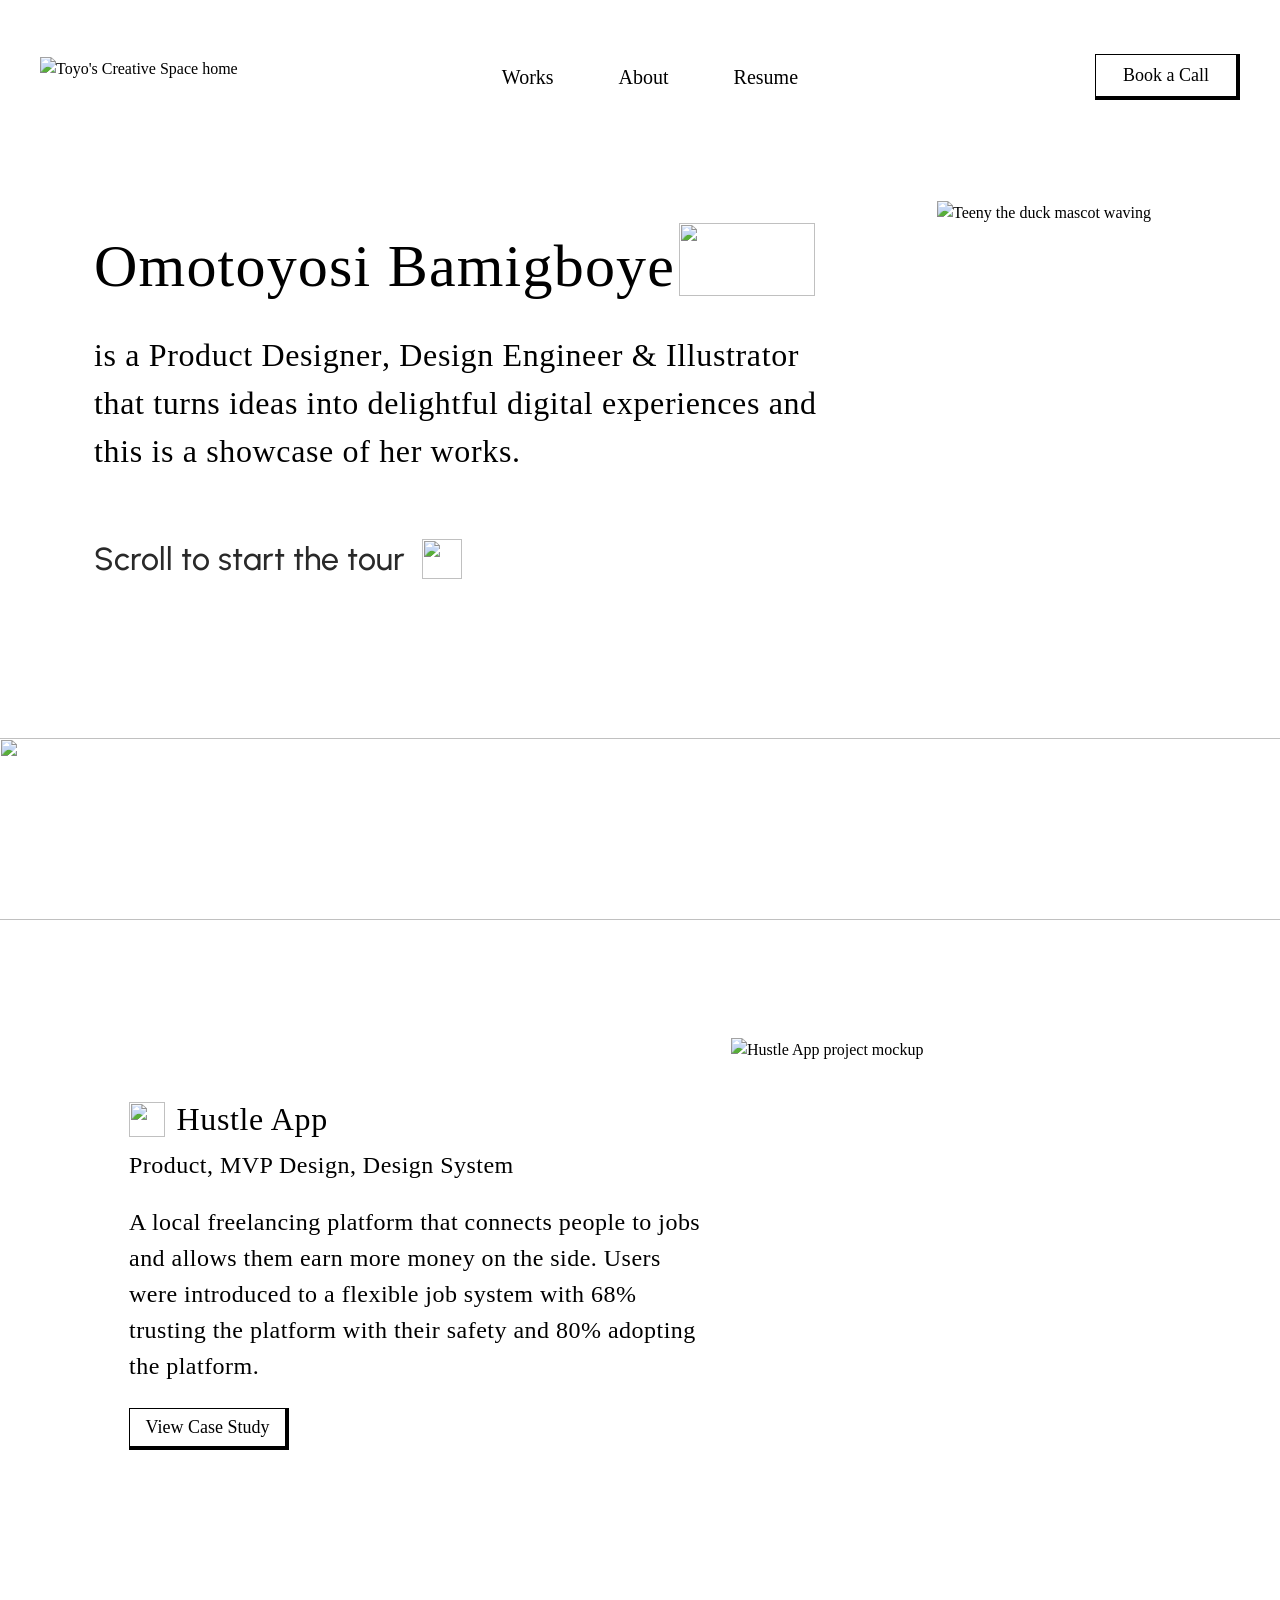
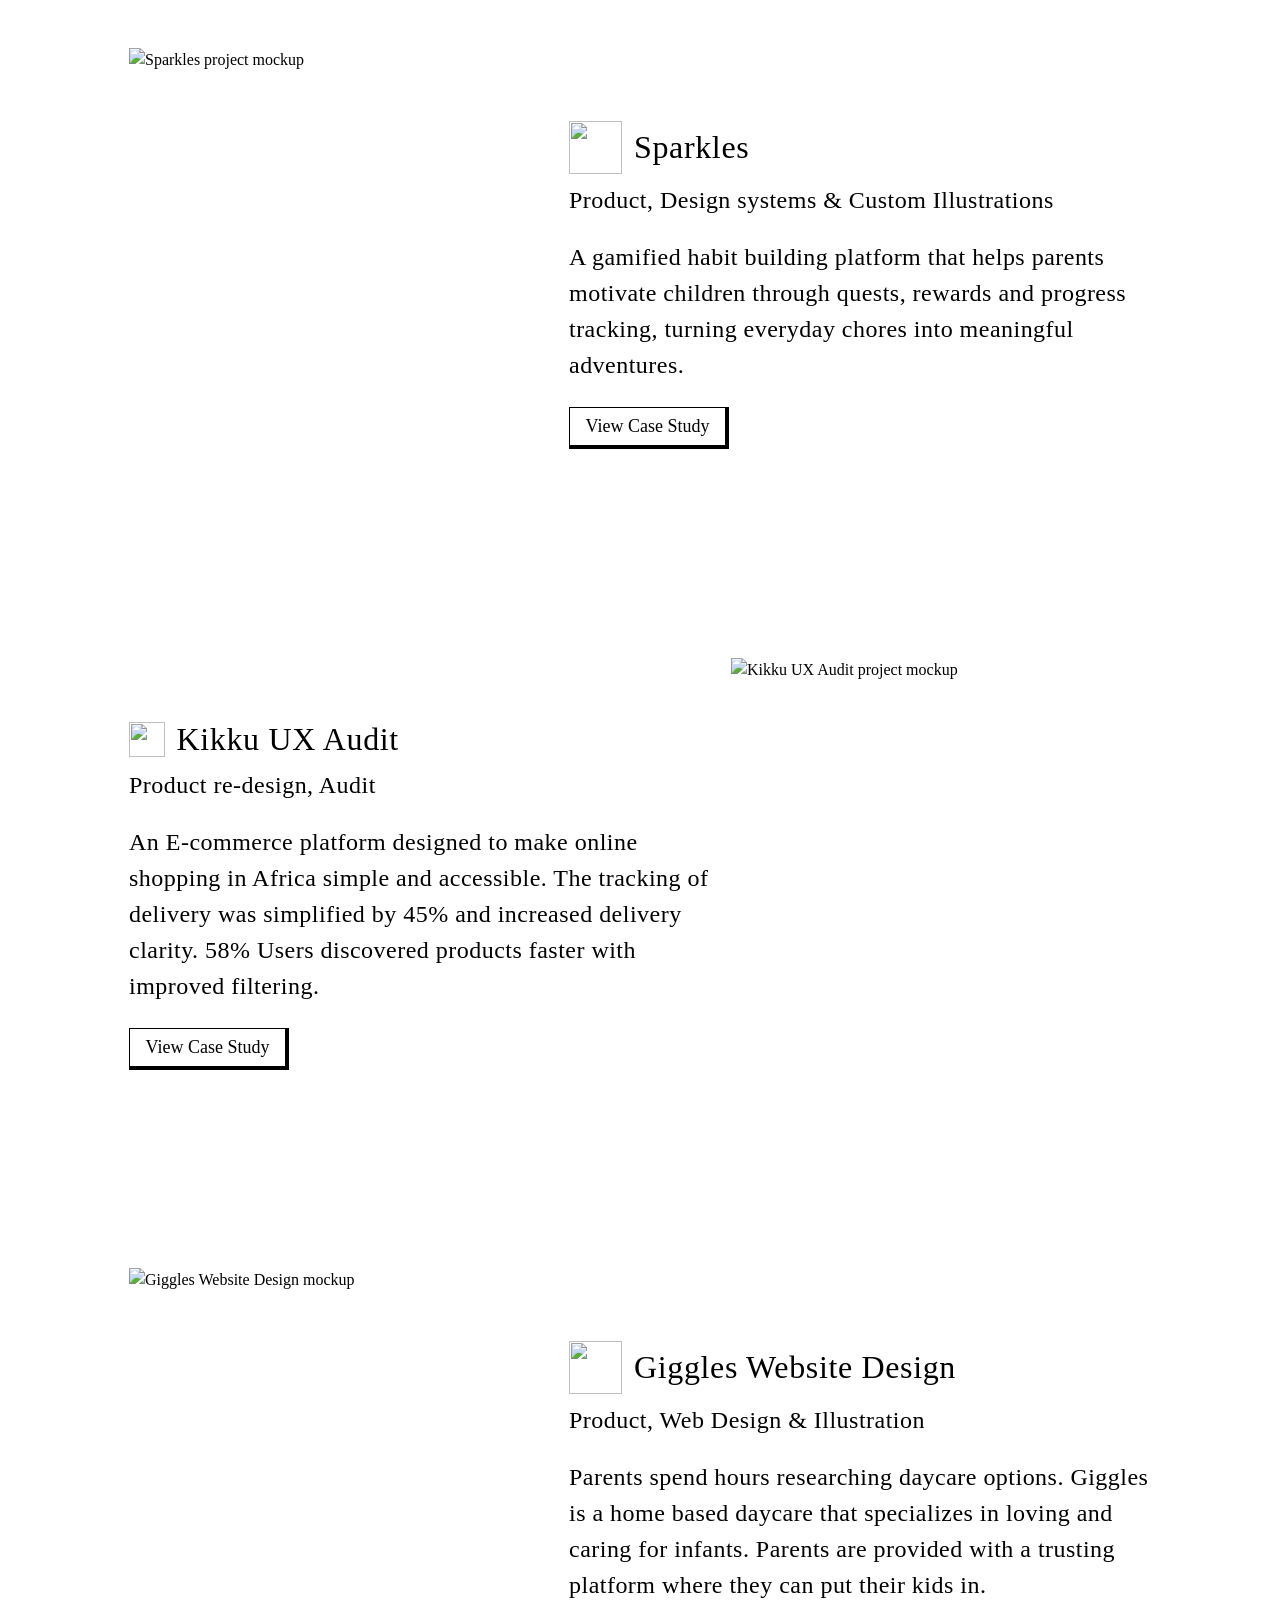
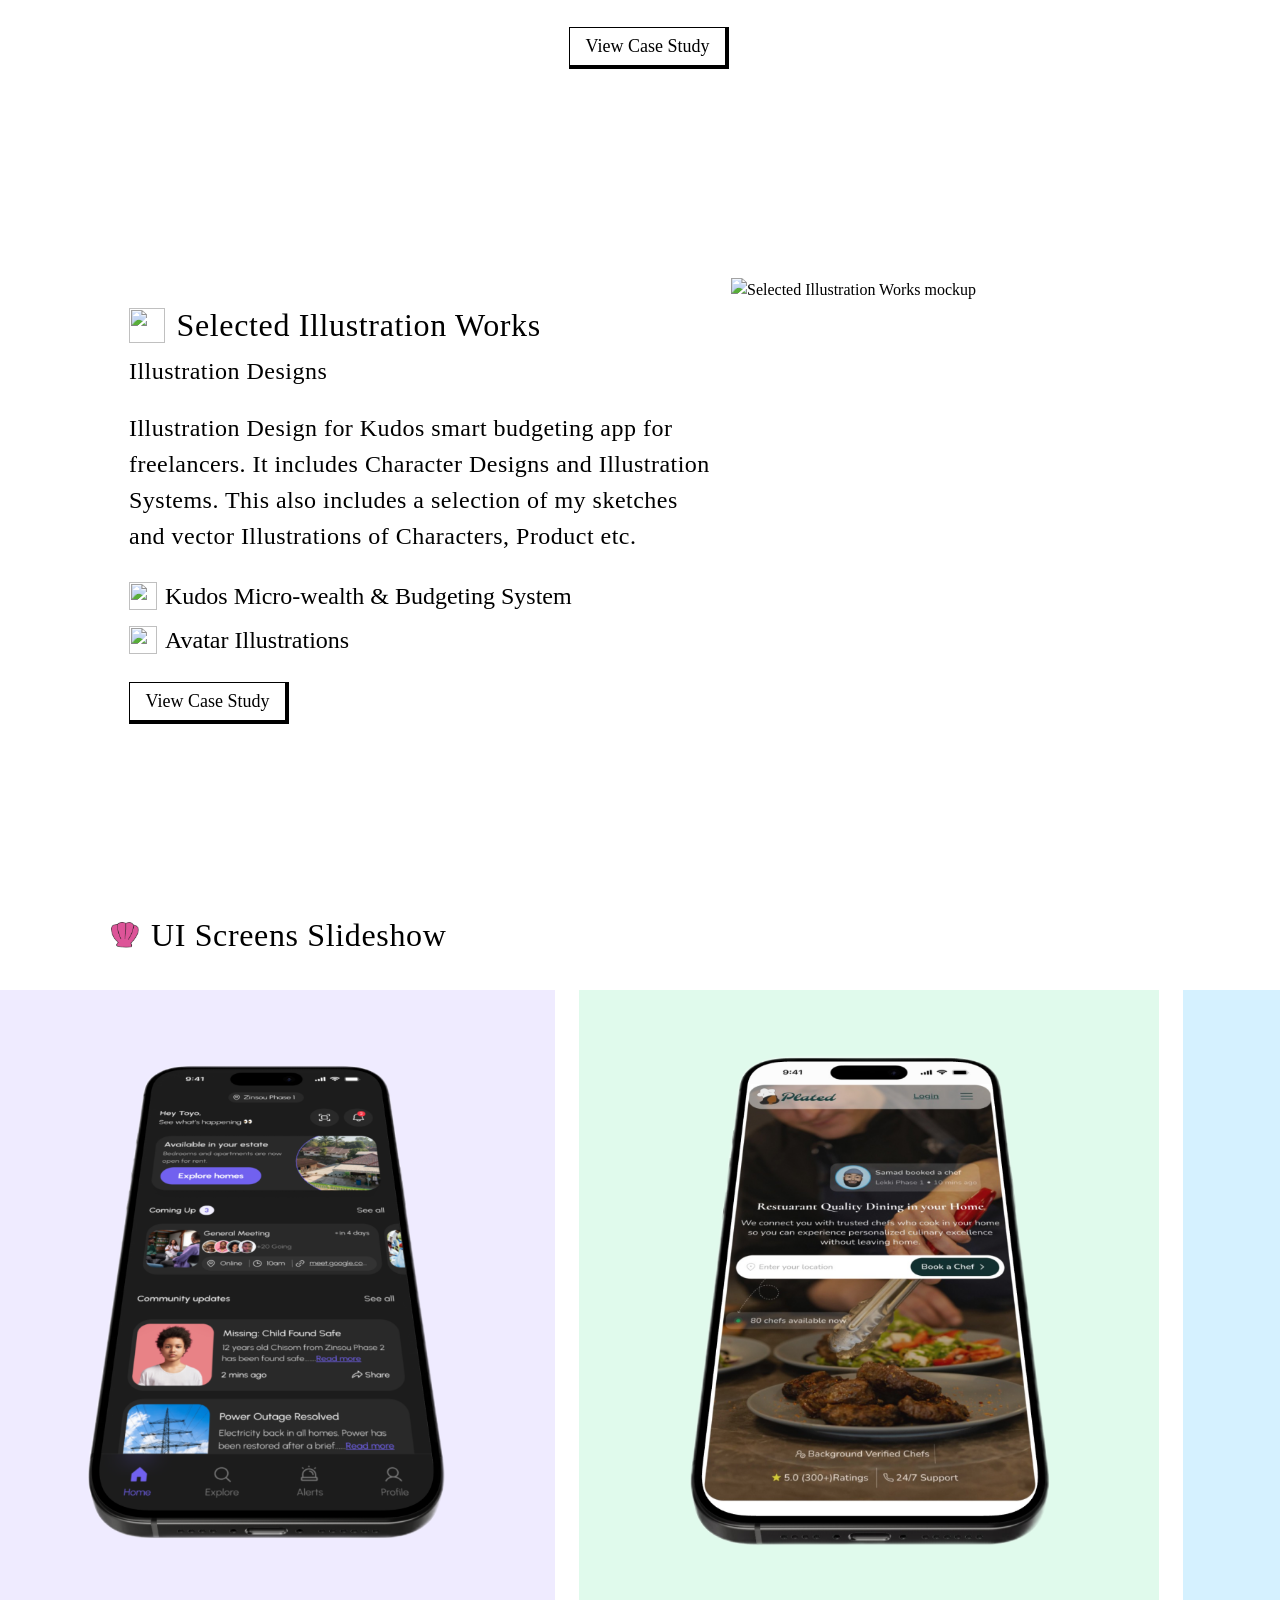
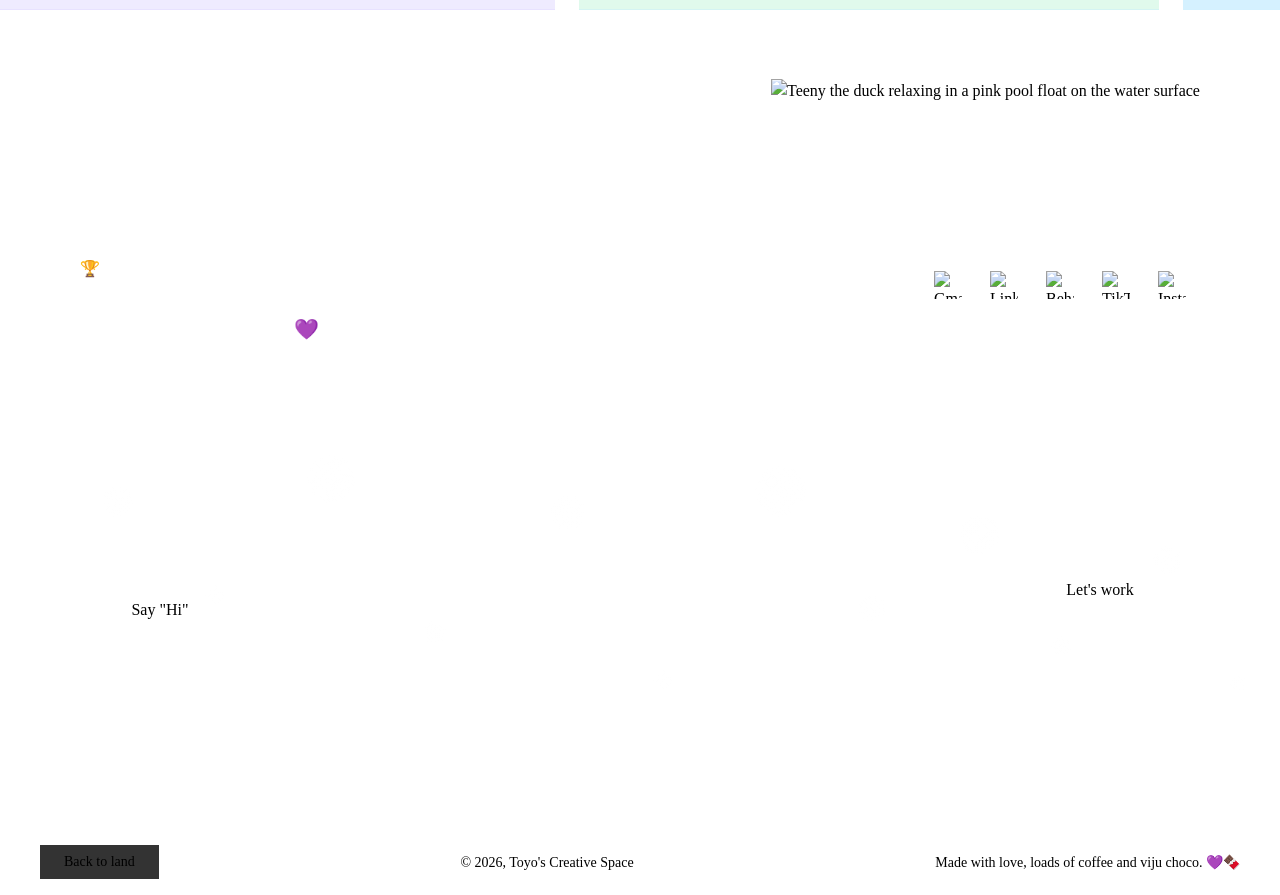
==== commit 1a1f3f6f: "Add Giggles case study" ====
--- a/index.html
+++ b/index.html
@@ -1,4 +1,3 @@
-
 <!DOCTYPE html>
 
 
@@ -20,23 +19,36 @@
   <!-- Mobile Menu Overlay -->
   <div class="mobile-menu" id="mobile-menu" role="dialog" aria-modal="true" aria-label="Navigation menu">
     <div class="mobile-menu__header">
-      <a href="index.html" class="mobile-menu__logo">
-        <img src="portfolio-design-images/tcs-logo.png" alt="Toyo's Creative Space home">
-      </a>
+      <a href="index.html" class="mobile-menu__logo"><img src="portfolio-design-images/tcs-logo.png" alt="Toyo's Creative Space"></a>
       <button class="mobile-menu__close" aria-label="Close navigation menu">
         <svg width="18" height="18" viewBox="0 0 18 18" fill="none" xmlns="http://www.w3.org/2000/svg" aria-hidden="true">
-          <path d="M16 2L2 16M2 2L16 16" stroke="#292929" stroke-width="2" stroke-linecap="round"/>
+          <path d="M16 2L2 16M2 2L16 16" stroke="#ffffff" stroke-width="2.5" stroke-linecap="round"/>
         </svg>
-      </button>1
-      
+      </button>
     </div>
     <nav class="mobile-menu__nav">
-      <a href="#projects" class="mobile-menu__link">Works</a>
-      <a href="about.html" class="mobile-menu__link">About</a>
+      <a href="index.html" class="mobile-menu__link">Home</a>
+      <a href="#projects" class="mobile-menu__link">Work</a>
       <a href="https://drive.google.com/file/d/1CQYjmtOOulWqzke0gi_U4UttHId4qYxD/view?usp=drive_link" class="mobile-menu__link" target="_blank" rel="noopener noreferrer">Resume</a>
     </nav>
     <div class="mobile-menu__actions">
       <a href="https://cal.com/toyoscreativespace/project-discovery-call" class="mobile-menu__btn" target="_blank" rel="noopener noreferrer" aria-label="Book a call (opens in new tab)">&#128197; Book a Call &rarr;</a>
+    </div>
+    <div class="mobile-menu__illustration" aria-hidden="true">
+      <img src="about-assets/teeny at work.png" alt="">
+    </div>
+    <div class="mobile-menu__contact">
+      <p class="mobile-menu__contact-label">Contact</p>
+      <div class="mobile-menu__contact-row">
+        <a href="mailto:toyoscreativespace@gmail.com" class="mobile-menu__contact-email">toyoscreativespace@gmail.com</a>
+        <button class="mobile-menu__copy-btn" aria-label="Copy email address" data-copy="toyoscreativespace@gmail.com">
+          <svg width="18" height="18" viewBox="0 0 24 24" fill="none" xmlns="http://www.w3.org/2000/svg" aria-hidden="true">
+            <rect x="9" y="9" width="13" height="13" rx="2" stroke="#292929" stroke-width="1.5"/>
+            <path d="M5 15H4a2 2 0 0 1-2-2V4a2 2 0 0 1 2-2h9a2 2 0 0 1 2 2v1" stroke="#292929" stroke-width="1.5"/>
+          </svg>
+        </button>
+      </div>
+      <p class="mobile-menu__globe">🌐 Works round the Globe</p>
     </div>
   </div>
 
@@ -253,7 +265,7 @@
 
       <!-- Left: clock + message -->
       <div class="footer-band__left">
-        <p class="footer-band__clock"><img src="portfolio-design-images/footer illustrations/yellow shells.png" alt="" aria-hidden="true" class="footer-band__clock-icon"> LAGOS <span id="lagos-time" aria-live="polite" aria-label="Current time in Lagos">9:00AM</span></p>
+        <p class="footer-band__clock">🏆 LAGOS <span id="lagos-time" aria-live="polite" aria-label="Current time in Lagos">9:00AM</span></p>
         <p class="footer-band__message">If you have any cool ideas, questions. Feel free to reach out to me for a chat. 💜</p>
       </div>
 
--- a/css/global.css
+++ b/css/global.css
@@ -0,0 +1,79 @@
+@import url('https://fonts.googleapis.com/css2?family=Emilys+Candy&family=Urbanist:wght@400;500;600;700&family=Manrope:wght@500&display=swap');
+@import url('variables.css');
+
+*,
+*::before,
+*::after {
+  margin: 0;
+  padding: 0;
+  box-sizing: border-box;
+}
+
+html {
+  scroll-behavior: smooth;
+  overflow-x: hidden;
+}
+
+body {
+  font-family: var(--font-family-primary);
+  background: var(--color-page-bg);
+  color: var(--color-text-primary);
+  line-height: 1.5;
+  -webkit-font-smoothing: antialiased;
+  -moz-osx-font-smoothing: grayscale;
+  overflow-x: hidden;
+  max-width: 100%;
+}
+
+img {
+  display: block;
+  max-width: 100%;
+}
+
+a {
+  text-decoration: none;
+  color: inherit;
+}
+
+ul {
+  list-style: none;
+}
+
+button {
+  cursor: pointer;
+  border: none;
+  background: none;
+  font-family: inherit;
+}
+
+.skip-link {
+  position: absolute;
+  top: -100%;
+  left: 0;
+  background: var(--color-primary);
+  color: var(--color-text-on-primary);
+  padding: var(--spacing-xs) var(--spacing-m);
+  z-index: 10000;
+  font-family: var(--font-family-primary);
+  font-weight: var(--font-weight-medium);
+}
+
+.skip-link:focus {
+  top: 0;
+}
+
+:focus-visible {
+  outline: 2px solid var(--color-primary);
+  outline-offset: 2px;
+}
+
+@media (prefers-reduced-motion: reduce) {
+  *,
+  *::before,
+  *::after {
+    animation-duration: 0.01ms !important;
+    animation-iteration-count: 1 !important;
+    transition-duration: 0.01ms !important;
+    scroll-behavior: auto !important;
+  }
+}
--- a/css/style.css
+++ b/css/style.css
@@ -4,6 +4,7 @@
 
 .nav {
   width: 1322px;
+  max-width: calc(100vw - 40px);
   height: 74px;
   position: fixed;
   top: 40px;
@@ -99,18 +100,26 @@
 
 .nav__hamburger {
   display: none;
-  width: 44px;
-  height: 44px;
+  width: 48px;
+  height: 48px;
+  border-radius: 50%;
+  background: var(--color-primary);
+  box-shadow: 0 3px 0 0 var(--color-border);
   flex-direction: column;
   justify-content: center;
   align-items: center;
   gap: 5px;
+  transition: background var(--duration-fast) var(--ease-default);
+}
+
+.nav__hamburger:hover {
+  background: var(--color-primary-dark);
 }
 
 .nav__hamburger-line {
-  width: 24px;
+  width: 22px;
   height: 2px;
-  background: var(--color-text-primary);
+  background: #ffffff;
   transition: transform var(--duration-normal) var(--ease-default), opacity var(--duration-normal) var(--ease-default);
 }
 
@@ -127,33 +136,46 @@
 }
 
 .mobile-menu {
-  display: none;
   position: fixed;
-  top: 0;
-  left: 0;
-  width: 100%;
-  height: 100%;
-  background: #ffffff;
-  z-index: 999;
+  top: 8px;
+  left: 8px;
+  right: 8px;
+  max-height: calc(100svh - 72px);
+  overflow-y: auto;
+  background: var(--color-page-bg);
+  border-radius: 20px;
+  box-shadow: 0 8px 48px rgba(0, 0, 0, 0.14), 0 2px 12px rgba(0, 0, 0, 0.06);
+  z-index: 1001;
+  padding: 24px 24px 36px;
+  display: flex;
   flex-direction: column;
-  align-items: stretch;
+
+  opacity: 0;
+  visibility: hidden;
+  transform: translateY(-10px) scale(0.97);
+  transform-origin: top center;
+  transition:
+    opacity 0.3s ease,
+    transform 0.36s cubic-bezier(0.16, 1, 0.3, 1),
+    visibility 0s linear 0.36s;
 }
 
 .mobile-menu.open {
-  display: flex;
+  opacity: 1;
+  visibility: visible;
+  transform: none;
+  transition:
+    opacity 0.28s ease,
+    transform 0.36s cubic-bezier(0.16, 1, 0.3, 1),
+    visibility 0s linear 0s;
 }
 
 .mobile-menu__header {
   display: flex;
   align-items: center;
   justify-content: space-between;
-  padding: 20px 24px;
-  border-bottom: 1px solid #E5E5E5;
-}
-
-.mobile-menu__logo {
-  display: flex;
-  align-items: center;
+  margin-bottom: 20px;
+  flex-shrink: 0;
 }
 
 .mobile-menu__logo img {
@@ -162,55 +184,89 @@
 }
 
 .mobile-menu__close {
-  width: 44px;
-  height: 44px;
-  border: 1.5px solid #DEDEDE;
-  border-radius: 10px;
-  background: #ffffff;
+  width: 48px;
+  height: 48px;
+  border-radius: 50%;
+  background: var(--color-primary);
+  box-shadow: 0 4px 0 0 var(--color-border);
+  border: none;
   display: flex;
   align-items: center;
   justify-content: center;
   cursor: pointer;
   flex-shrink: 0;
-  transition: background var(--duration-fast) var(--ease-default);
+  opacity: 0;
+  transform: scale(0.7);
+  transition:
+    background var(--duration-fast) var(--ease-default),
+    opacity 0.22s ease,
+    transform 0.3s cubic-bezier(0.34, 1.56, 0.64, 1);
+}
+
+.mobile-menu.open .mobile-menu__close {
+  opacity: 1;
+  transform: scale(1);
+  transition-delay: 0.1s;
 }
 
 .mobile-menu__close:hover {
-  background: #F5F5F5;
+  background: var(--color-primary-dark);
 }
 
 .mobile-menu__nav {
   display: flex;
   flex-direction: column;
-  flex: 1;
+  flex: none;
+  margin-top: 0;
+  gap: 12px;
 }
 
 .mobile-menu__link {
-  font-family: var(--font-family-primary);
-  font-weight: var(--font-weight-medium);
-  font-size: 22px;
+  font-family: var(--font-family-display);
+  font-weight: 400;
+  font-size: 40px;
+  line-height: 1.2;
   color: var(--color-text-primary);
-  padding: 22px 24px;
-  border-bottom: 1px solid #E5E5E5;
   text-decoration: none;
   display: block;
-  transition: background var(--duration-fast) var(--ease-default);
+  opacity: 0;
+  transform: translateY(28px);
+  transition:
+    color var(--duration-fast) var(--ease-default),
+    opacity 0.32s ease,
+    transform 0.44s cubic-bezier(0.16, 1, 0.3, 1);
 }
 
 .mobile-menu__link:hover {
-  background: #F9F9F9;
-}
+  color: var(--color-primary);
+}
+
+.mobile-menu.open .mobile-menu__link:nth-child(1) { opacity: 1; transform: none; transition-delay: 0.08s; }
+.mobile-menu.open .mobile-menu__link:nth-child(2) { opacity: 1; transform: none; transition-delay: 0.15s; }
+.mobile-menu.open .mobile-menu__link:nth-child(3) { opacity: 1; transform: none; transition-delay: 0.22s; }
 
 .mobile-menu__actions {
-  padding: 24px;
+  padding: 20px 0 0;
+  opacity: 0;
+  transform: translateY(12px);
+  transition:
+    opacity 0.3s ease,
+    transform 0.4s cubic-bezier(0.16, 1, 0.3, 1);
+}
+
+.mobile-menu.open .mobile-menu__actions {
+  opacity: 1;
+  transform: none;
+  transition-delay: 0.28s;
 }
 
 .mobile-menu__btn {
-  display: flex;
+  display: inline-flex;
   align-items: center;
   justify-content: center;
-  width: 100%;
-  height: 58px;
+  width: auto;
+  padding: 0 28px;
+  height: 48px;
   background: var(--color-primary);
   border-width: 0.5px 4px 4px 0.5px;
   border-style: solid;
@@ -218,7 +274,7 @@
   border-radius: var(--radius-sm);
   font-family: var(--font-family-primary);
   font-weight: var(--font-weight-medium);
-  font-size: 20px;
+  font-size: 16px;
   color: var(--color-text-inverse);
   text-decoration: none;
   transition: background var(--duration-fast) var(--ease-default);
@@ -228,12 +284,90 @@
   background: var(--color-primary-dark);
 }
 
+.mobile-menu__illustration {
+  margin-top: 14px;
+  pointer-events: none;
+  opacity: 0;
+  transform: translateY(12px);
+  transition:
+    opacity 0.3s ease,
+    transform 0.4s cubic-bezier(0.16, 1, 0.3, 1);
+}
+
+.mobile-menu.open .mobile-menu__illustration {
+  opacity: 1;
+  transform: none;
+  transition-delay: 0.32s;
+}
+
+.mobile-menu__illustration img {
+  height: 160px;
+  width: auto;
+  object-fit: contain;
+  display: block;
+}
+
+.mobile-menu__contact {
+  margin-top: auto;
+  padding-top: 16px;
+  border-top: 1px solid rgba(0, 0, 0, 0.1);
+  opacity: 0;
+  transition: opacity 0.28s ease;
+}
+
+.mobile-menu.open .mobile-menu__contact {
+  opacity: 1;
+  transition-delay: 0.36s;
+}
+
+.mobile-menu__contact-label {
+  font-family: var(--font-family-primary);
+  font-size: 11px;
+  font-weight: var(--font-weight-semibold);
+  letter-spacing: 0.1em;
+  text-transform: uppercase;
+  color: var(--color-text-secondary);
+  margin-bottom: 8px;
+}
+
+.mobile-menu__contact-row {
+  display: flex;
+  align-items: center;
+  gap: 10px;
+}
+
+.mobile-menu__contact-email {
+  font-family: var(--font-family-primary);
+  font-size: 14px;
+  font-weight: var(--font-weight-medium);
+  color: var(--color-text-primary);
+  text-decoration: none;
+}
+
+.mobile-menu__copy-btn {
+  background: none;
+  border: none;
+  padding: 4px;
+  cursor: pointer;
+  display: flex;
+  align-items: center;
+  flex-shrink: 0;
+}
+
+.mobile-menu__globe {
+  margin-top: 4px;
+  font-family: var(--font-family-primary);
+  font-size: 13px;
+  color: var(--color-text-secondary);
+}
+
 /* ========================================
    HERO
    ======================================== */
 
 .hero {
   width: 1512px;
+  max-width: 100%;
   height: 920px;
   background: var(--color-page-bg);
   flex: none;
@@ -641,28 +775,18 @@
 }
 
 .footer-band__clock {
-  display: flex;
-  align-items: center;
-  gap: 8px;
   font-family: var(--font-family-primary);
   font-size: 16px;
   font-weight: var(--font-weight-semibold);
-  color: #000000;
+  color: #FFFFFF;
   margin: 0;
-}
-
-.footer-band__clock-icon {
-  width: 20px;
-  height: 20px;
-  object-fit: contain;
-  flex-shrink: 0;
 }
 
 .footer-band__message {
   font-family: var(--font-family-primary);
   font-size: 20px;
   font-weight: var(--font-weight-regular);
-  color: #000000;
+  color: #FFFFFF;
   line-height: 1.6;
   margin: 0;
   max-width: 400px;
@@ -681,7 +805,7 @@
   font-family: var(--font-family-primary);
   font-size: 20px;
   font-weight: var(--font-weight-medium);
-  color: #000000 !important;
+  color: #FFFFFF !important;
   text-decoration: none !important;
 }
 
@@ -703,9 +827,6 @@
   height: 56px;
   border-radius: 50%;
   background: var(--color-white);
-  border-width: 0.5px 4px 4px 0.5px;
-  border-style: solid;
-  border-color: var(--color-border);
   text-decoration: none;
   flex-shrink: 0;
   transition: none;
@@ -875,38 +996,52 @@
   .hero {
     width: 100%;
     height: auto;
-    min-height: 800px;
+    min-height: 0;
+    display: flex;
+    flex-direction: column;
+    padding-top: 100px;
   }
 
   .hero__content {
+    position: static;
     width: 90%;
-    left: 5%;
-    top: 150px;
-    position: relative;
+    left: auto;
+    top: auto;
+    margin: 0 auto;
   }
 
   .hero__name {
     width: 100%;
-    font-size: 48px;
+    font-size: 38px;
   }
 
   .hero__description {
     width: 100%;
-    font-size: 24px;
+    font-size: 22px;
+  }
+
+  .hero__name-last {
+    position: relative;
+    display: inline;
   }
 
   .hero__speech-bubble {
-    left: 410px;
-    top: -35px;
+    position: absolute;
+    top: -8px;
+    left: calc(100% + 6px);
+    right: auto;
+    width: 116px;
+    height: 62px;
   }
 
   .hero-image {
-    position: relative;
+    position: static;
     left: auto;
     top: auto;
-    width: 350px;
-    height: 350px;
-    margin: 40px auto 0;
+    width: min(380px, 92vw);
+    height: min(380px, 92vw);
+    margin: 20px auto 0;
+    flex-shrink: 0;
   }
 
   .hero-image img {
@@ -916,13 +1051,13 @@
   }
 
   .scroll-indicator {
-    font-size: 24px;
+    font-size: 22px;
     margin-top: 20px;
   }
 
   .scroll-arrow {
-    width: 32px;
-    height: 32px;
+    width: 28px;
+    height: 28px;
   }
 
   .hero__grass {
@@ -930,7 +1065,9 @@
     position: relative;
     top: auto;
     left: auto;
-    margin-top: 40px;
+    height: 120px;
+    margin-top: -30px;
+    flex-shrink: 0;
   }
 
   .projects {
@@ -981,60 +1118,103 @@
     height: 350px;
   }
 
-  .footer {
+  .footer-band {
+    flex-wrap: wrap;
+    padding: 28px 20px 20px;
+    row-gap: 20px;
+    column-gap: 16px;
+    align-items: flex-start;
+  }
+
+  .footer-band__left {
+    flex: 1 1 55%;
+    min-width: 0;
+  }
+
+  .footer-band__message {
+    font-size: 16px;
+  }
+
+  .footer-band__socials {
+    flex: 1 1 auto;
+    flex-wrap: wrap;
+    gap: 8px;
+    align-items: flex-start;
+    justify-content: flex-end;
+  }
+
+  .footer-band__social-btn,
+  .footer-band__social-btn:hover,
+  .footer-band__social-btn:focus,
+  .footer-band__social-btn:active {
+    width: 42px;
+    height: 42px;
+  }
+
+  .footer-band__social-btn img {
+    width: 20px;
+    height: 20px;
+  }
+
+  .footer-band__nav {
+    order: 3;
     width: 100%;
-  }
-
-  .footer__top {
-    padding: 30px 24px;
-  }
-
-  .footer__row2 {
-    flex-direction: column;
-    gap: 30px;
-  }
-
-  .footer__message {
-    max-width: 100%;
-  }
-
-  .footer__socials {
+    flex-direction: row;
+    flex-wrap: wrap;
+    gap: 20px;
+  }
+
+  .site-footer {
+    padding-top: 80px;
+    overflow: hidden;
+  }
+
+  .footer-sea__teeny {
+    height: 120px;
+    right: 16px;
+  }
+
+  .footer-sea {
+    height: 280px;
+    overflow: hidden;
+  }
+
+  .footer-sea__sand {
+    height: 70px;
+    border-radius: 36px 36px 0 0;
+  }
+
+  .footer-sea__fish-wrap {
+    bottom: 100px !important;
+  }
+
+  .footer-sea__fish-img {
+    height: 58px;
+  }
+
+  .footer-sea__fish-text {
+    font-size: 12px;
+  }
+
+  .footer-sea__bar {
+    bottom: 6px;
+    padding: 0 16px;
+    flex-wrap: wrap;
+    gap: 4px;
     justify-content: center;
   }
 
-  .underwater {
-    height: 500px;
-  }
-
-  .underwater__sand {
-    height: 150px;
-  }
-
-  .underwater__bottom-bar {
-    flex-direction: column;
-    gap: 8px;
-    padding: 0 24px;
+  .footer-sea__back-btn {
+    padding: 6px 18px;
+    font-size: 12px;
+  }
+
+  .footer-sea__copyright,
+  .footer-sea__tagline {
+    font-size: 11px;
     text-align: center;
   }
 
-  .underwater__teeny {
-    width: 180px;
-    right: 20px;
-    bottom: 256px;
-  }
-
-  .underwater__back-to-land {
-    left: 24px;
-    bottom: 80px;
-  }
-
-  .underwater__back-to-land img {
-    max-width: 120px;
-  }
-
-  .hero__content {
-    top: 120px;
-  }
 }
 
 /* ========================================
@@ -1043,59 +1223,61 @@
 
 @media (max-width: 768px) {
   .nav {
-    top: 16px;
+    top: 20px;
+    width: calc(100% - 32px);
   }
 
   .hero {
-    min-height: 700px;
+    padding-top: 156px;
   }
 
   .hero__content {
-    top: 100px;
-    gap: 12px;
+    gap: 10px;
+    width: 92%;
   }
 
   .hero__name {
-    font-size: 36px;
-    width: 100%;
+    font-size: 26px;
   }
 
   .hero__description {
-    font-size: 18px;
-    width: 100%;
+    font-size: 16px;
+  }
+
+  .hero__name-last {
+    position: relative;
+    display: inline;
   }
 
   .hero__speech-bubble {
-    left: 310px;
-    top: -25px;
-    width: 100px;
-    height: 55px;
+    position: absolute;
+    top: -28px;
+    left: calc(100% + 4px);
+    right: auto;
+    width: 90px;
+    height: 48px;
   }
 
   .hero-image {
-    position: relative;
-    width: 250px;
-    height: 250px;
-    margin: 30px auto 0;
-  }
-
-  .hero-image img {
-    width: 100%;
-    height: 100%;
-    object-fit: contain;
+    width: min(330px, 90vw);
+    height: min(330px, 90vw);
+    margin: 16px auto 0;
   }
 
   .scroll-indicator {
-    font-size: 20px;
+    font-size: 16px;
+    margin-top: 12px;
+    gap: 8px;
   }
 
   .scroll-arrow {
-    width: 28px;
-    height: 28px;
+    width: 18px;
+    height: 18px;
   }
 
   .hero__grass {
-    height: 120px;
+    height: 100px;
+    margin-top: -20px;
   }
 
   .projects {
@@ -1146,61 +1328,17 @@
     height: 300px;
   }
 
-  .footer__top {
-    padding: 20px 16px;
-  }
-
-  .footer__message p {
-    font-size: 18px;
-  }
-
-  .footer__nav a {
-    font-size: 18px;
-  }
-
-  .footer__socials a {
-    width: 48px;
-    height: 48px;
-  }
-
-  .footer__socials a img {
-    width: 24px;
-    height: 24px;
-  }
-
-  .underwater {
-    height: 400px;
-  }
-
-  .underwater__sand {
-    height: 120px;
-  }
-
-  .underwater__teeny {
-    width: 150px;
-    right: 20px;
-    bottom: 120px;
-  }
-
-  .underwater__back-to-land {
-    left: 16px;
-    bottom: 70px;
-  }
-
-  .underwater__back-to-land img {
-    max-width: 100px;
-  }
-
-  .underwater__bottom-bar {
+  .footer-band__message {
+    font-size: 15px;
+  }
+
+  .footer-band__clock {
     font-size: 14px;
-    flex-direction: column;
-    gap: 6px;
-    padding: 0 16px;
-    text-align: center;
-  }
-
-  .underwater__bubble {
-    display: none;
+  }
+
+  .footer-sea__bubble {
+    transform: scale(0.65);
+    transform-origin: center center;
   }
 }
 
@@ -1299,8 +1437,7 @@
   margin-bottom: 28px;
   font-family: var(--font-family-display);
   font-weight: 400;
-  font-size: 32px;
-  line-height: 120%;
+  font-size: 22px;
   color: var(--color-text-primary);
 }
 
@@ -1351,9 +1488,9 @@
 }
 
 .cs-next-project__title {
-  font-family: var(--font-family-display);
-  font-weight: 400;
-  font-size: 32px;
+  font-family: var(--font-family-primary);
+  font-weight: var(--font-weight-semibold);
+  font-size: 30px;
   line-height: 120%;
   color: var(--color-text-primary);
 }
@@ -1411,8 +1548,8 @@
 .cs-next-project__image img {
   width: 100%;
   height: 100%;
-  object-fit: contain;
-  object-position: center;
+  object-fit: cover;
+  object-position: left center;
 }
 
 @media (max-width: 900px) {
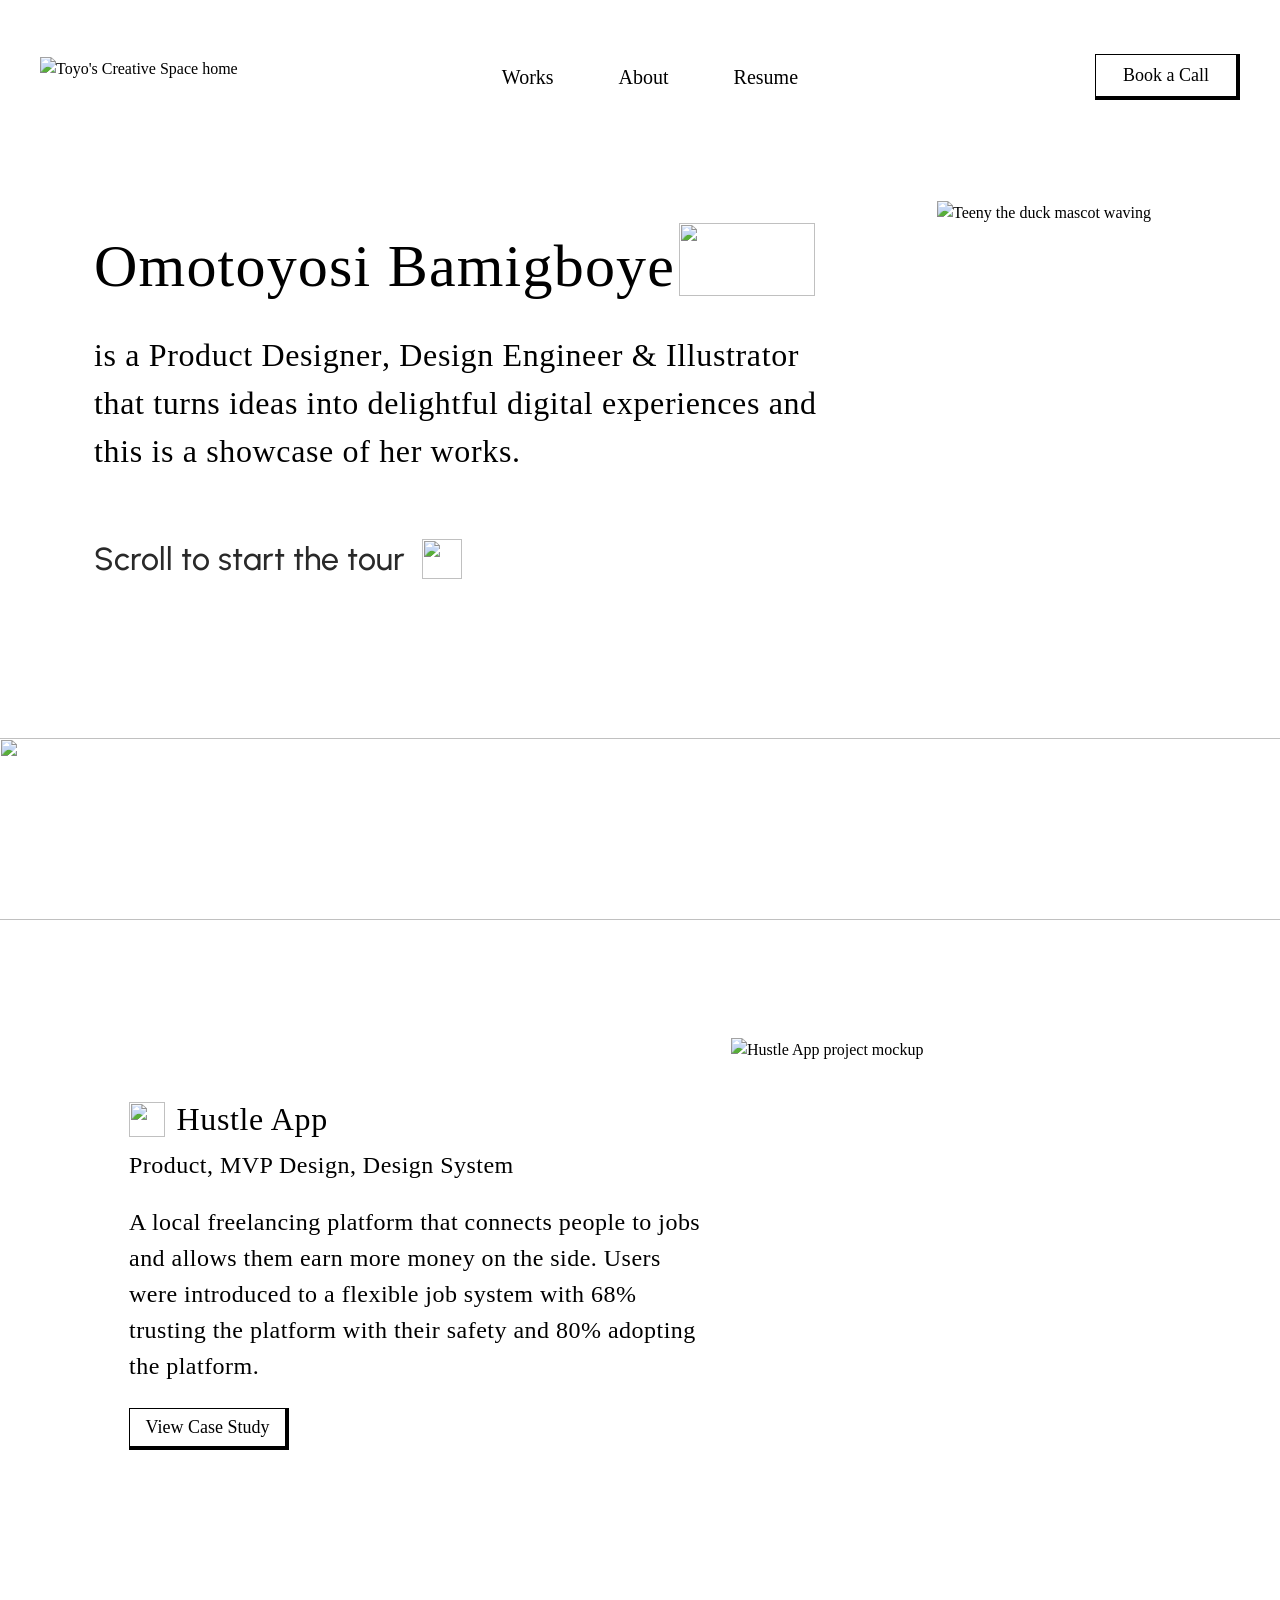
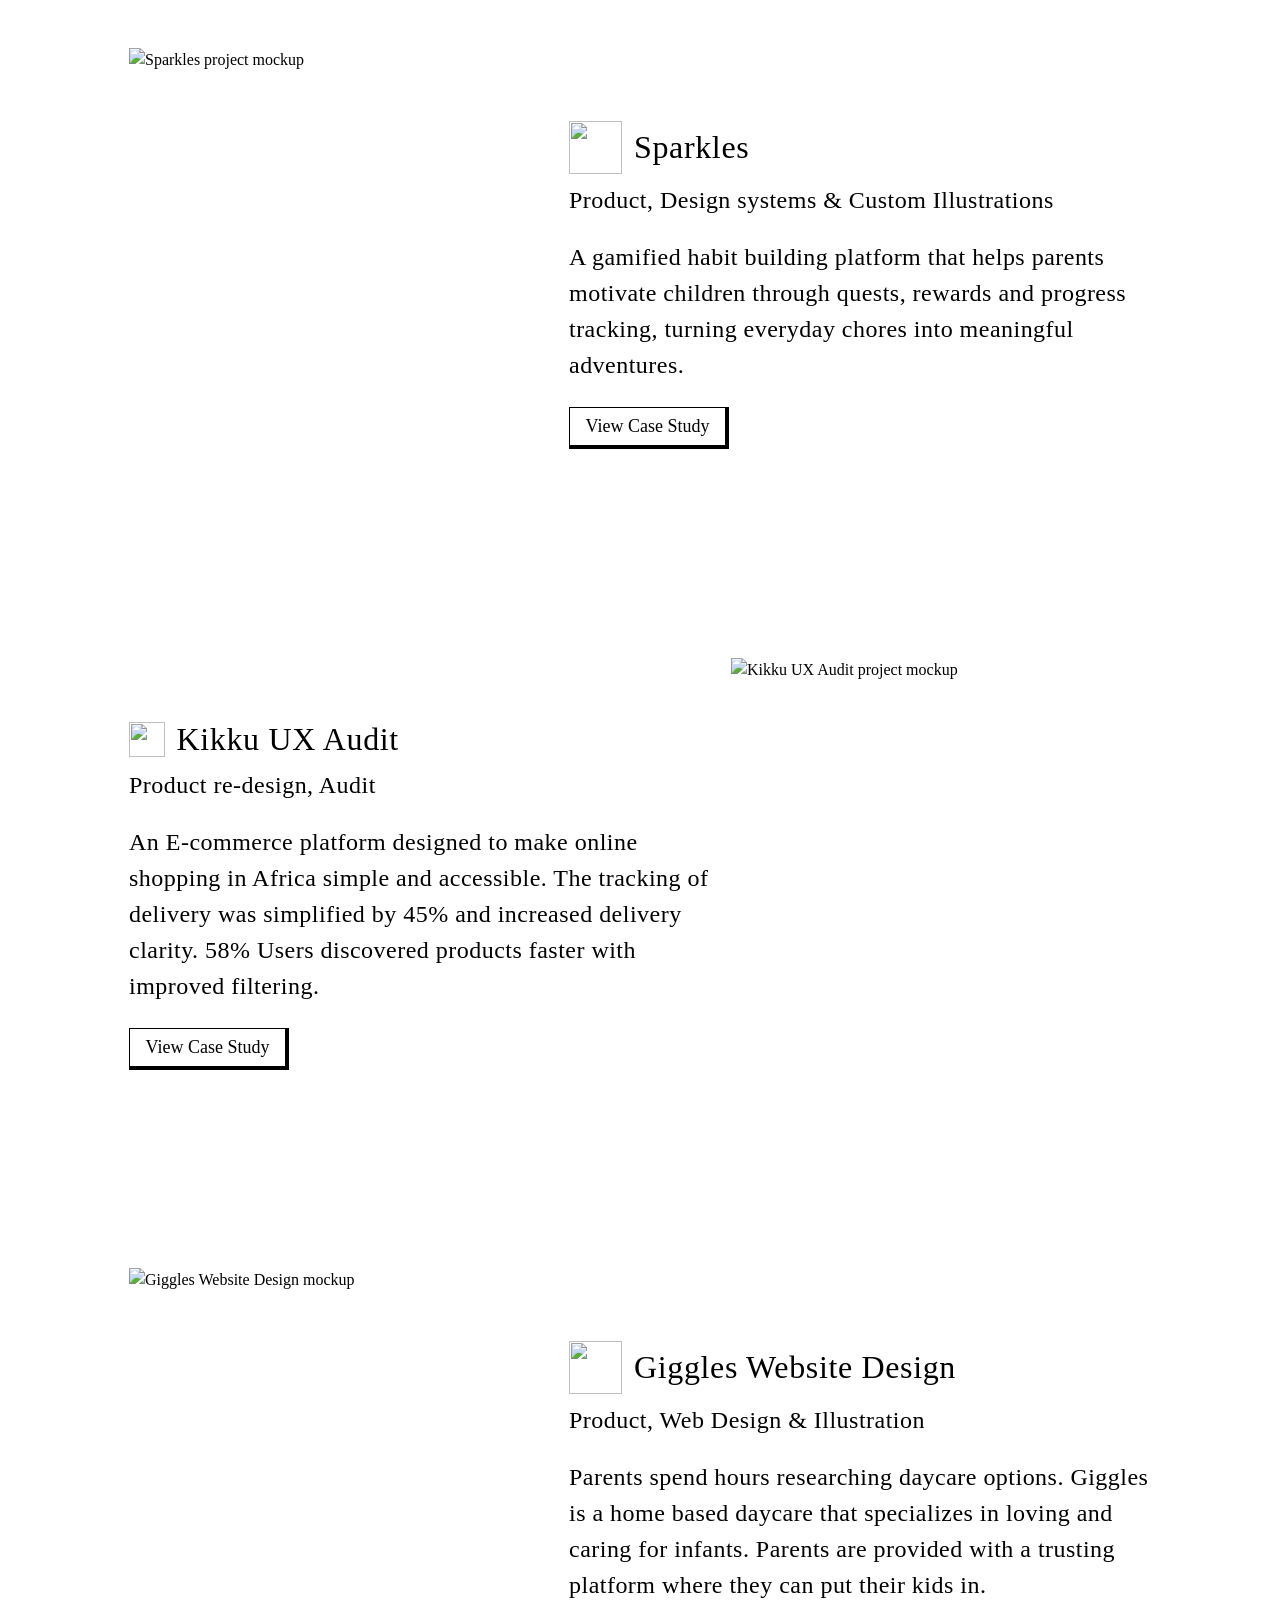
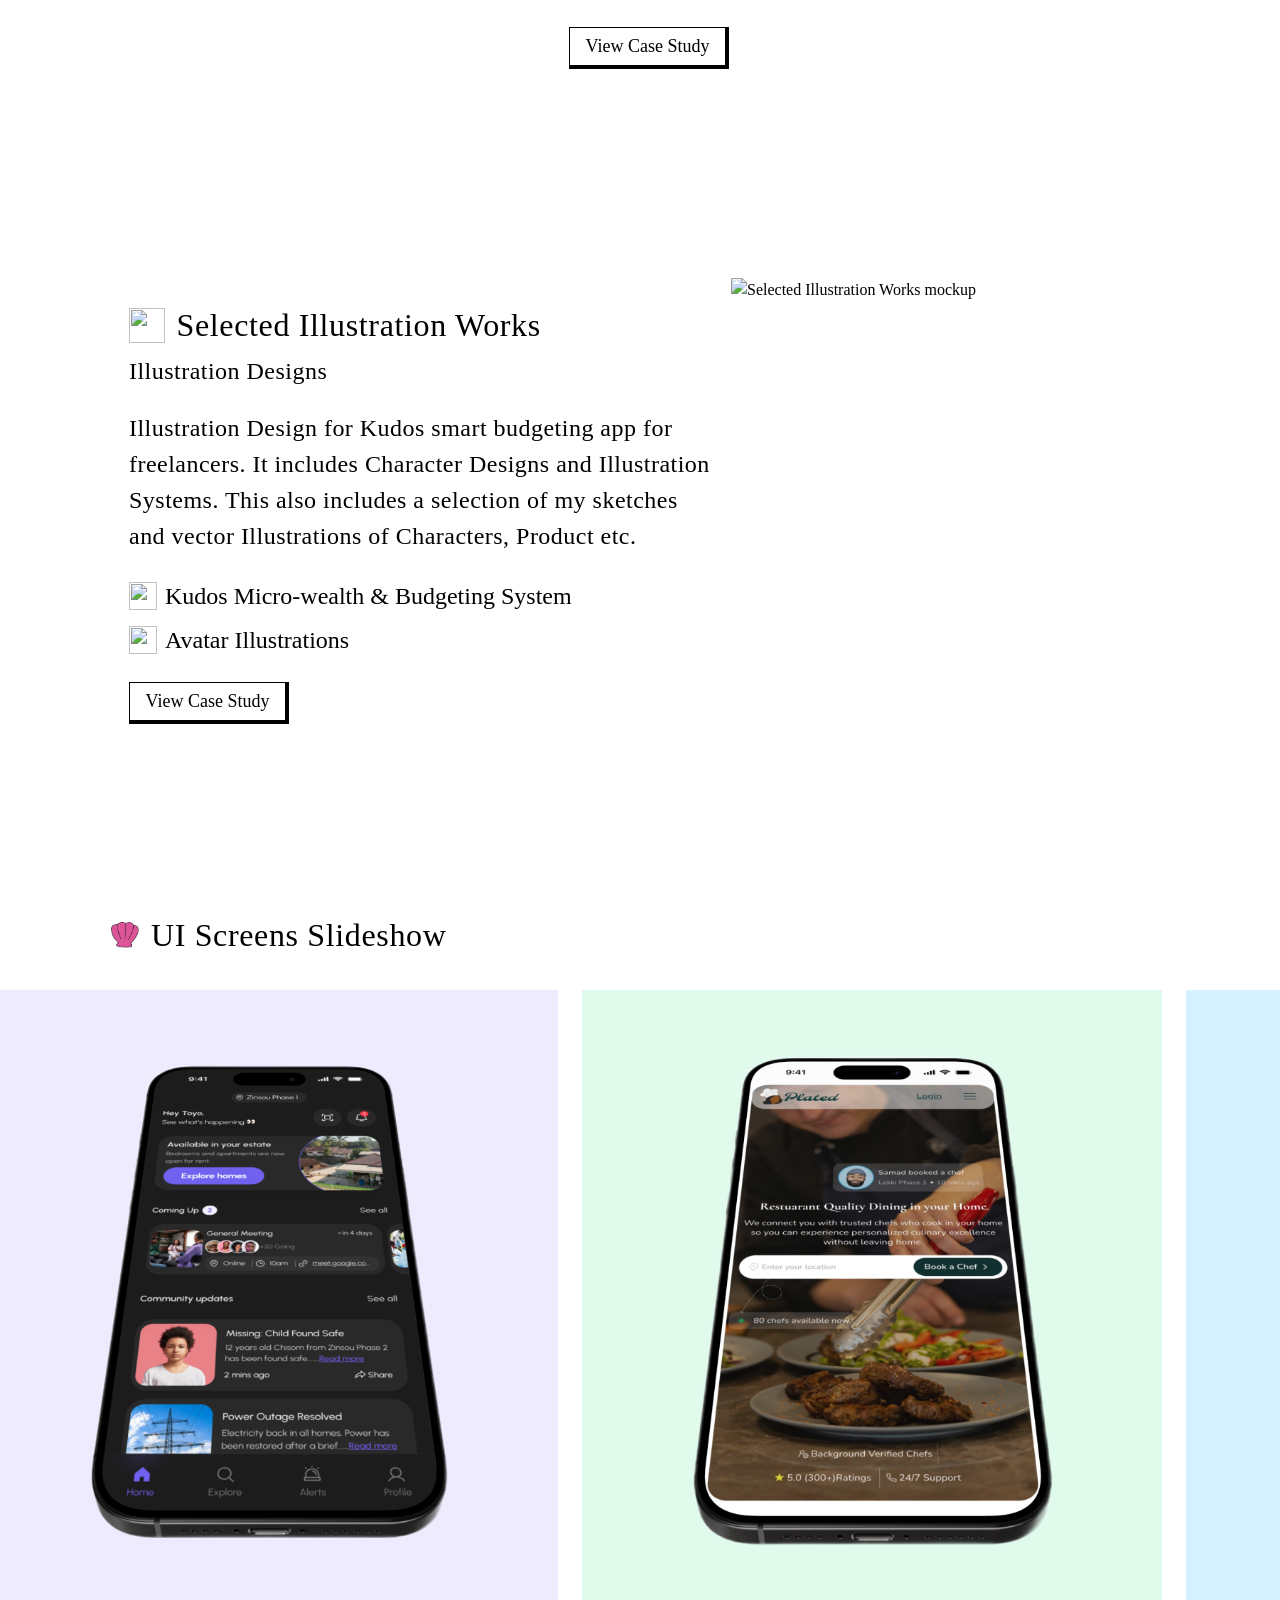
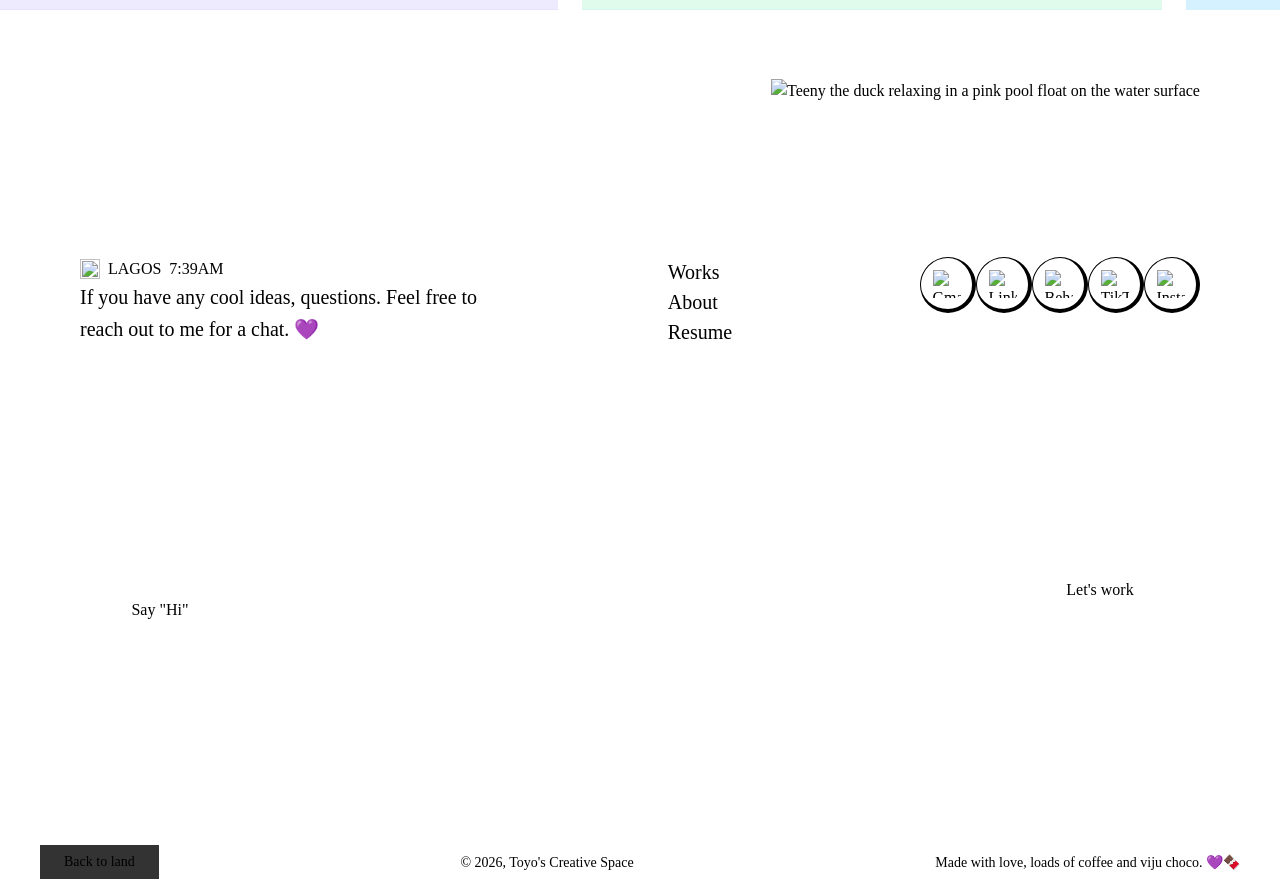
==== commit af4b325b: "Merge branch 'main' of https://github.com/Toyobammy/toyos-creative-space" ====
--- a/index.html
+++ b/index.html
@@ -1,3 +1,4 @@
+
 <!DOCTYPE html>
 
 
@@ -24,7 +25,8 @@
         <svg width="18" height="18" viewBox="0 0 18 18" fill="none" xmlns="http://www.w3.org/2000/svg" aria-hidden="true">
           <path d="M16 2L2 16M2 2L16 16" stroke="#ffffff" stroke-width="2.5" stroke-linecap="round"/>
         </svg>
-      </button>
+      </button>1
+      
     </div>
     <nav class="mobile-menu__nav">
       <a href="index.html" class="mobile-menu__link">Home</a>
@@ -265,7 +267,7 @@
 
       <!-- Left: clock + message -->
       <div class="footer-band__left">
-        <p class="footer-band__clock">🏆 LAGOS <span id="lagos-time" aria-live="polite" aria-label="Current time in Lagos">9:00AM</span></p>
+        <p class="footer-band__clock"><img src="portfolio-design-images/footer illustrations/yellow shells.png" alt="" aria-hidden="true" class="footer-band__clock-icon"> LAGOS <span id="lagos-time" aria-live="polite" aria-label="Current time in Lagos">9:00AM</span></p>
         <p class="footer-band__message">If you have any cool ideas, questions. Feel free to reach out to me for a chat. 💜</p>
       </div>
 
--- a/css/style.css
+++ b/css/style.css
@@ -775,18 +775,28 @@
 }
 
 .footer-band__clock {
+  display: flex;
+  align-items: center;
+  gap: 8px;
   font-family: var(--font-family-primary);
   font-size: 16px;
   font-weight: var(--font-weight-semibold);
-  color: #FFFFFF;
+  color: #000000;
   margin: 0;
+}
+
+.footer-band__clock-icon {
+  width: 20px;
+  height: 20px;
+  object-fit: contain;
+  flex-shrink: 0;
 }
 
 .footer-band__message {
   font-family: var(--font-family-primary);
   font-size: 20px;
   font-weight: var(--font-weight-regular);
-  color: #FFFFFF;
+  color: #000000;
   line-height: 1.6;
   margin: 0;
   max-width: 400px;
@@ -805,7 +815,7 @@
   font-family: var(--font-family-primary);
   font-size: 20px;
   font-weight: var(--font-weight-medium);
-  color: #FFFFFF !important;
+  color: #000000 !important;
   text-decoration: none !important;
 }
 
@@ -827,6 +837,9 @@
   height: 56px;
   border-radius: 50%;
   background: var(--color-white);
+  border-width: 0.5px 4px 4px 0.5px;
+  border-style: solid;
+  border-color: var(--color-border);
   text-decoration: none;
   flex-shrink: 0;
   transition: none;
@@ -1437,7 +1450,8 @@
   margin-bottom: 28px;
   font-family: var(--font-family-display);
   font-weight: 400;
-  font-size: 22px;
+  font-size: 32px;
+  line-height: 120%;
   color: var(--color-text-primary);
 }
 
@@ -1488,9 +1502,9 @@
 }
 
 .cs-next-project__title {
-  font-family: var(--font-family-primary);
-  font-weight: var(--font-weight-semibold);
-  font-size: 30px;
+  font-family: var(--font-family-display);
+  font-weight: 400;
+  font-size: 32px;
   line-height: 120%;
   color: var(--color-text-primary);
 }
@@ -1548,8 +1562,8 @@
 .cs-next-project__image img {
   width: 100%;
   height: 100%;
-  object-fit: cover;
-  object-position: left center;
+  object-fit: contain;
+  object-position: center;
 }
 
 @media (max-width: 900px) {
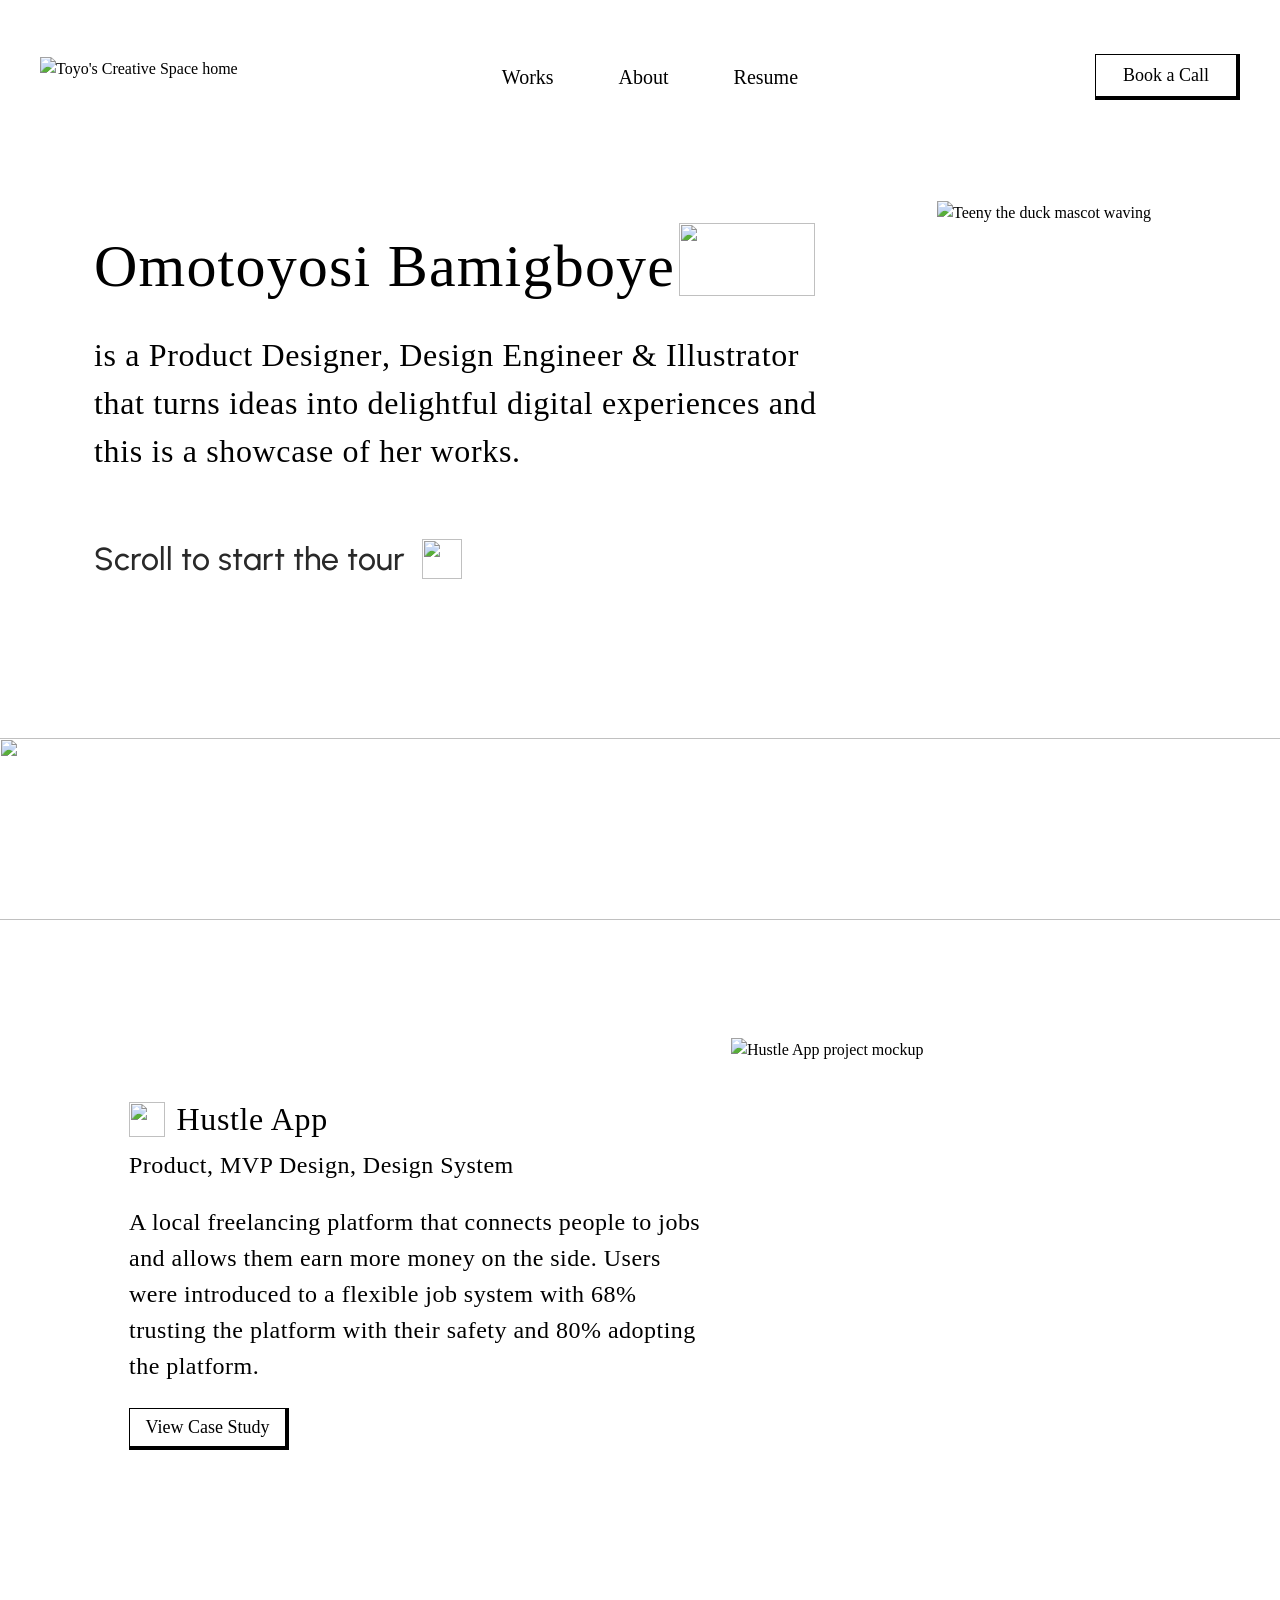
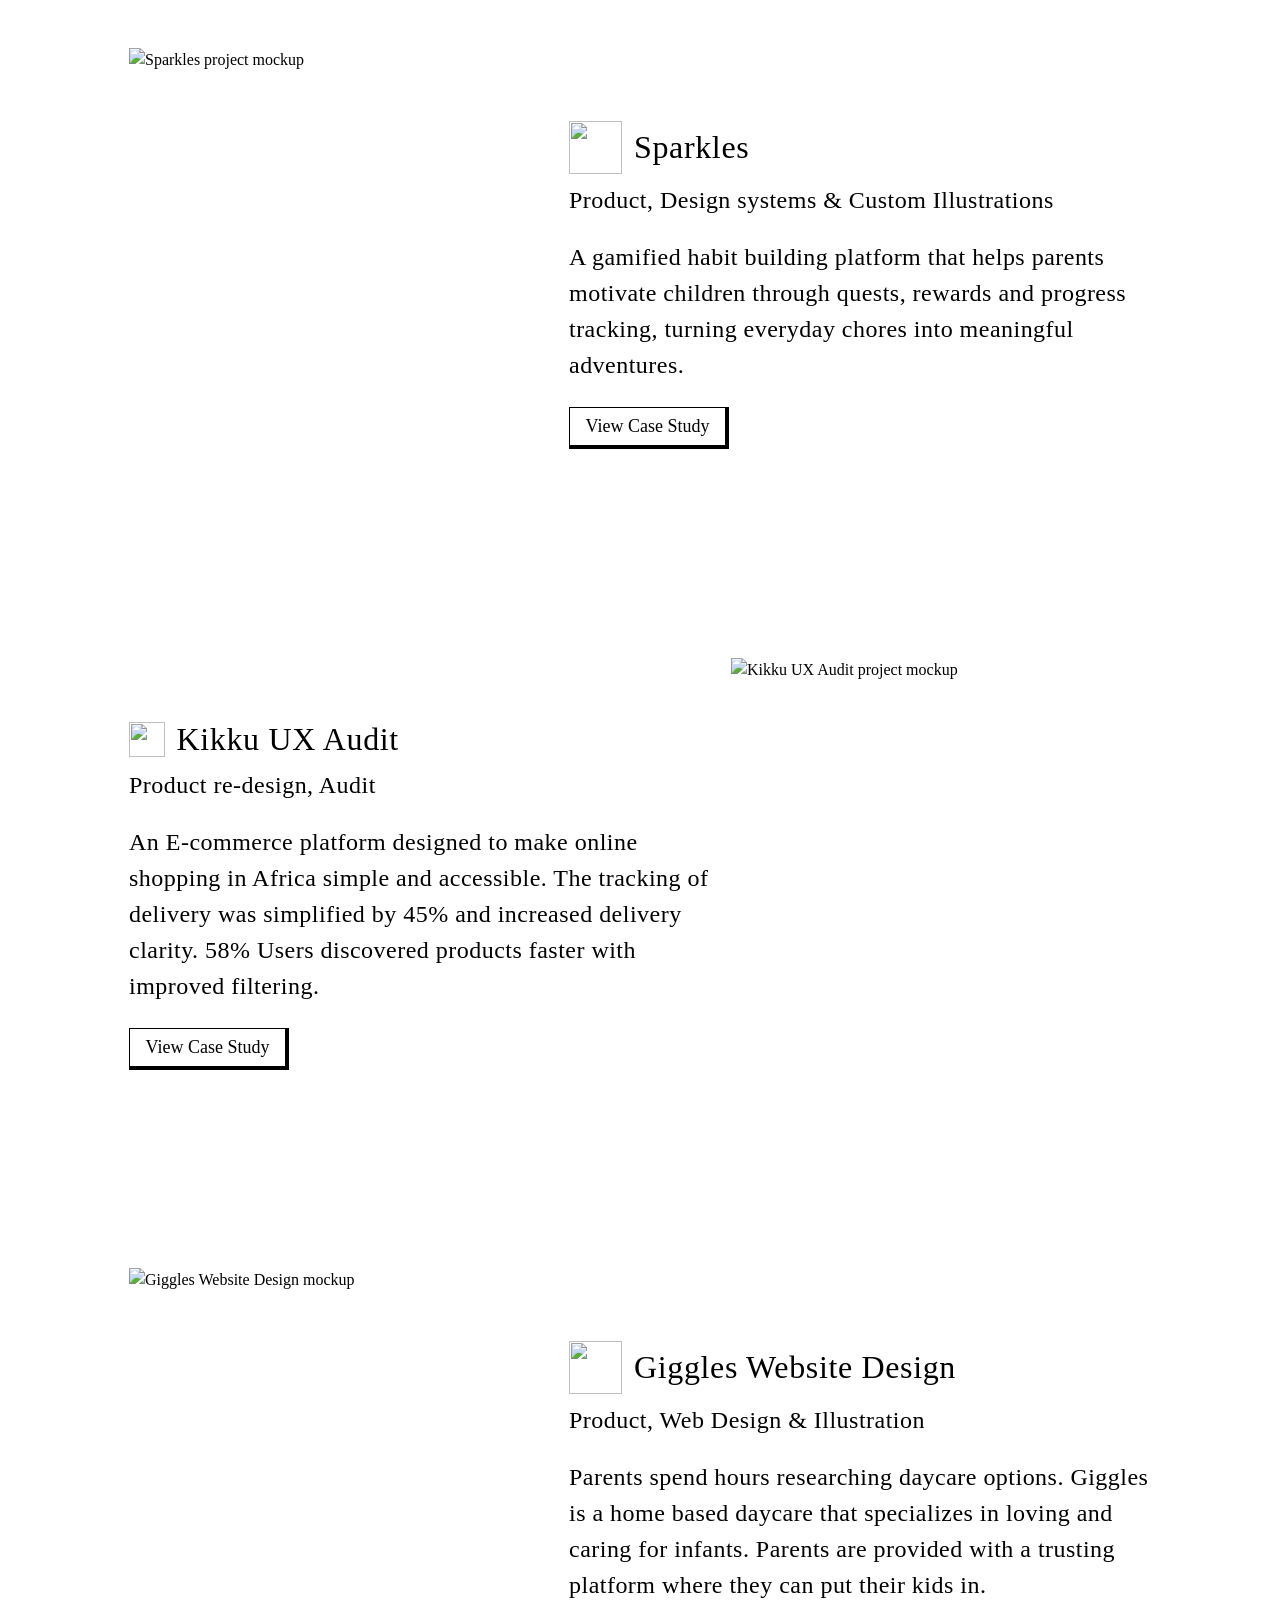
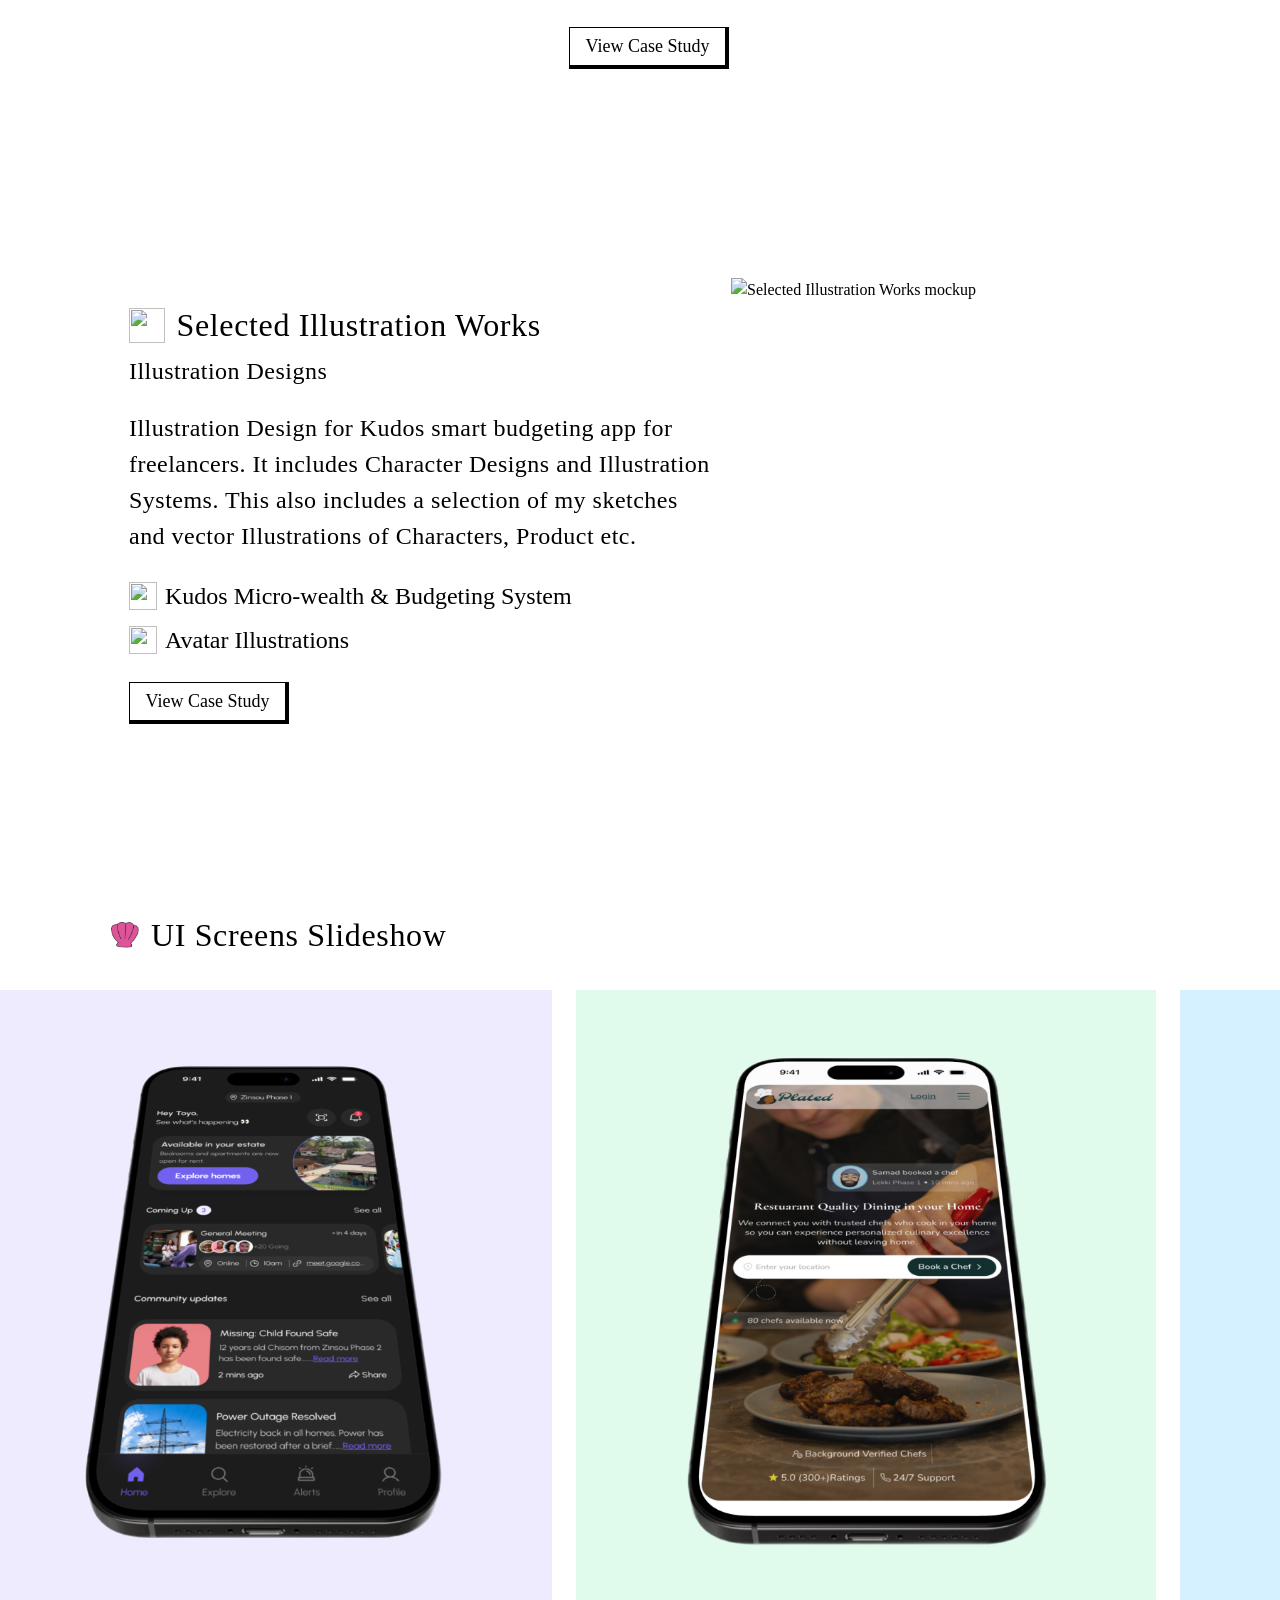
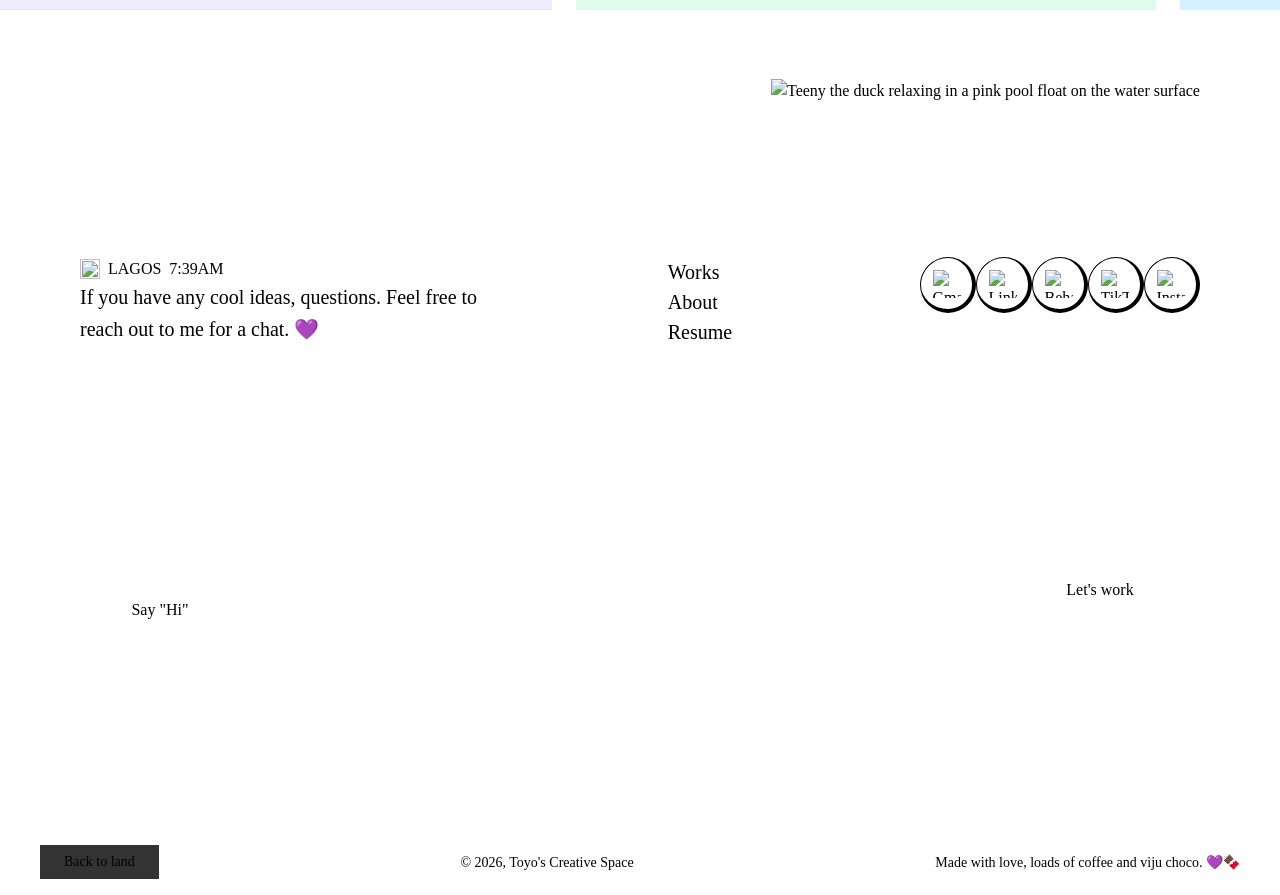
==== commit a3c9ae1e: "Minor changes to projects page" ====
--- a/index.html
+++ b/index.html
@@ -10,6 +10,7 @@
   <title>Toyo's Creative Space — Portfolio</title>
   <link rel="stylesheet" href="css/global.css">
   <link rel="stylesheet" href="css/style.css">
+  <link rel="stylesheet" href="css/index-mobile-menu.css">
   <link rel="icon" href="favicon.ico" type="image/x-icon">
 </head>
 <body>
@@ -19,23 +20,13 @@
 
   <!-- Mobile Menu Overlay -->
   <div class="mobile-menu" id="mobile-menu" role="dialog" aria-modal="true" aria-label="Navigation menu">
-    <div class="mobile-menu__header">
-      <a href="index.html" class="mobile-menu__logo"><img src="portfolio-design-images/tcs-logo.png" alt="Toyo's Creative Space"></a>
-      <button class="mobile-menu__close" aria-label="Close navigation menu">
-        <svg width="18" height="18" viewBox="0 0 18 18" fill="none" xmlns="http://www.w3.org/2000/svg" aria-hidden="true">
-          <path d="M16 2L2 16M2 2L16 16" stroke="#ffffff" stroke-width="2.5" stroke-linecap="round"/>
-        </svg>
-      </button>1
-      
-    </div>
     <nav class="mobile-menu__nav">
       <a href="index.html" class="mobile-menu__link">Home</a>
+      <a href="about.html" class="mobile-menu__link">About</a>
       <a href="#projects" class="mobile-menu__link">Work</a>
       <a href="https://drive.google.com/file/d/1CQYjmtOOulWqzke0gi_U4UttHId4qYxD/view?usp=drive_link" class="mobile-menu__link" target="_blank" rel="noopener noreferrer">Resume</a>
     </nav>
-    <div class="mobile-menu__actions">
-      <a href="https://cal.com/toyoscreativespace/project-discovery-call" class="mobile-menu__btn" target="_blank" rel="noopener noreferrer" aria-label="Book a call (opens in new tab)">&#128197; Book a Call &rarr;</a>
-    </div>
+    <a href="https://cal.com/toyoscreativespace/project-discovery-call" class="mobile-menu__btn" target="_blank" rel="noopener noreferrer" aria-label="Book a call (opens in new tab)">Book a Call</a>
     <div class="mobile-menu__illustration" aria-hidden="true">
       <img src="about-assets/teeny at work.png" alt="">
     </div>
@@ -50,9 +41,15 @@
           </svg>
         </button>
       </div>
-      <p class="mobile-menu__globe">🌐 Works round the Globe</p>
+      <p class="mobile-menu__globe"><img src="mobile menu/globe.svg" alt="" class="mobile-menu__globe-icon">Works round the Globe</p>
     </div>
   </div>
+
+  <!-- Mobile Menu Toggle (mobile only) -->
+  <button class="nav__hamburger" aria-expanded="false" aria-controls="mobile-menu" aria-label="Open navigation menu">
+    <img src="mobile menu/menu.svg" alt="" class="nav__hamburger-icon">
+    <img src="mobile menu/cancel menu.png" alt="" class="nav__hamburger-close">
+  </button>
 
   <!-- Navigation -->
   <header>
@@ -65,11 +62,6 @@
       </div>
       <div class="nav__actions">
         <a href="https://cal.com/toyoscreativespace/project-discovery-call" class="nav__btn" target="_blank" rel="noopener noreferrer" aria-label="Book a call (opens in new tab)">Book a Call</a>
-        <button class="nav__hamburger" aria-expanded="false" aria-controls="mobile-menu" aria-label="Open navigation menu">
-          <span class="nav__hamburger-line"></span>
-          <span class="nav__hamburger-line"></span>
-          <span class="nav__hamburger-line"></span>
-        </button>
       </div>
     </nav>
   </header>
@@ -131,7 +123,7 @@
       <article class="project-card project-card--reverse">
         <div class="project-card__text">
           <div class="project-card__title-row">
-            <div class="project-card__icon" aria-hidden="true" style="width:53px;height:53px;">
+            <div class="project-card__icon project-card__icon--lg" aria-hidden="true">
               <img src="icons/sparkles logo.png" alt="" class="project-card__icon-img">
             </div>
             <h2 class="project-card__title">Sparkles</h2>
@@ -167,7 +159,7 @@
       <article class="project-card project-card--reverse">
         <div class="project-card__text">
           <div class="project-card__title-row">
-            <div class="project-card__icon" aria-hidden="true" style="width:53px;height:53px;">
+            <div class="project-card__icon project-card__icon--lg" aria-hidden="true">
               <img src="icons/giggles logo.png" alt="" class="project-card__icon-img">
             </div>
             <h2 class="project-card__title">Giggles Website Design</h2>
@@ -196,7 +188,7 @@
             <span class="project-card__metric"><img src="icons/check-circle.png" alt="" class="project-card__check-icon"> Kudos Micro-wealth &amp; Budgeting System</span>
             <span class="project-card__metric"><img src="icons/check-circle.png" alt="" class="project-card__check-icon"> Avatar Illustrations</span>
           </div>
-          <a href="illustrations.html" class="project-card__btn">View Case Study</a>
+          <a href="kudos.html" class="project-card__btn">View Case Study</a>
         </div>
         <div class="project-card__image">
           <img src="portfolio-design-images/illustration work mockup.png" alt="Selected Illustration Works mockup">
--- a/css/global.css
+++ b/css/global.css
@@ -11,7 +11,7 @@
 
 html {
   scroll-behavior: smooth;
-  overflow-x: hidden;
+  overflow-x: clip;
 }
 
 body {
@@ -21,7 +21,7 @@
   line-height: 1.5;
   -webkit-font-smoothing: antialiased;
   -moz-osx-font-smoothing: grayscale;
-  overflow-x: hidden;
+  overflow-x: clip;
   max-width: 100%;
 }
 
--- a/css/style.css
+++ b/css/style.css
@@ -652,6 +652,11 @@
   object-fit: contain;
 }
 
+.project-card__icon--lg {
+  width: 53px;
+  height: 53px;
+}
+
 .project-card--reverse {
   flex-direction: row-reverse;
 }
@@ -1120,6 +1125,7 @@
 
   .slideshow__viewport {
     width: 90%;
+    height: auto;
     left: 5%;
     position: relative;
     top: auto;
@@ -1294,33 +1300,88 @@
   }
 
   .projects {
-    padding: 24px 16px;
+    padding: 32px 20px;
     gap: 24px;
   }
 
-  .project-card {
-    padding: var(--spacing-s);
+  .project-card,
+  .project-card--reverse {
+    flex-direction: column;
+    align-items: center;
+    width: 100%;
+    height: auto;
+    padding: 16px;
+    gap: 16px;
+    border-radius: 17px;
+  }
+
+  .project-card__image {
+    order: -1;
+    width: 100%;
+    height: auto;
+    aspect-ratio: 315.7 / 256.24;
+    border-radius: 13px;
+  }
+
+  .project-card__text {
+    width: 100%;
+  }
+
+  .project-card__title-row {
+    gap: 3px;
+  }
+
+  .project-card__icon {
+    width: 23px;
+    height: 23px;
+  }
+
+  .project-card__icon--lg {
+    width: 24px;
+    height: 24px;
   }
 
   .project-card__title {
-    font-size: 24px;
+    font-size: 18px;
+    line-height: 120%;
   }
 
   .project-card__category {
-    font-size: 18px;
+    font-size: 12px;
+    margin-top: 6px;
   }
 
   .project-card__description {
     font-size: 16px;
+    margin-top: 13px;
     width: 100%;
   }
 
-  .project-card__image {
-    height: 220px;
+  .project-card__metrics {
+    margin-top: 13px;
+    gap: 7px;
   }
 
   .project-card__metric {
     font-size: 14px;
+    color: var(--color-text-primary);
+  }
+
+  .project-card__check-icon {
+    width: 16px;
+    height: 16px;
+  }
+
+  .project-card__btn {
+    margin-top: 16px;
+    width: 100%;
+    height: 48px;
+    padding: 12px 16px;
+    font-size: 16px;
+  }
+
+  .slideshow {
+    padding-bottom: 60px;
   }
 
   .slideshow__header {
--- a/css/index-mobile-menu.css
+++ b/css/index-mobile-menu.css
@@ -0,0 +1,211 @@
+/* ========================================
+   MOBILE HAMBURGER MENU — index.html only
+   Overrides the shared .nav__hamburger / .mobile-menu
+   rules from style.css for the homepage only.
+   ======================================== */
+
+.nav__hamburger {
+  position: fixed;
+  top: 24px;
+  right: 24px;
+  z-index: 1002;
+
+  display: none;
+  align-items: center;
+  justify-content: center;
+
+  width: 48px;
+  height: 48px;
+  padding: 0;
+  border: none;
+  border-radius: 50%;
+
+  background: none;
+  cursor: pointer;
+  box-shadow: none;
+}
+
+@media (max-width: 1024px) {
+  .nav__hamburger {
+    display: flex;
+  }
+}
+
+.nav__hamburger-icon,
+.nav__hamburger-close {
+  width: 48px;
+  height: 48px;
+  object-fit: contain;
+  display: block;
+}
+
+.nav__hamburger-close {
+  display: none;
+}
+
+.nav__hamburger.active .nav__hamburger-icon {
+  display: none;
+}
+
+.nav__hamburger.active .nav__hamburger-close {
+  display: block;
+}
+
+.mobile-menu {
+  position: fixed;
+  top: 0;
+  left: 0;
+  right: auto;
+  bottom: auto;
+
+  width: 100%;
+  max-height: 100vh;
+  overflow-y: auto;
+
+  padding: 96px 32px 48px;
+  border-radius: 0;
+  box-shadow: none;
+
+  display: flex;
+  flex-direction: column;
+
+  background: rgba(235, 235, 235, 0.85);
+  backdrop-filter: blur(24px);
+  -webkit-backdrop-filter: blur(24px);
+  z-index: 1001;
+
+  visibility: hidden;
+  transform: translateY(-100%);
+  transition: transform 0.3s ease, visibility 0s linear 0.3s;
+}
+
+.mobile-menu.open {
+  visibility: visible;
+  transform: translateY(0);
+  transition: transform 0.3s ease;
+}
+
+.mobile-menu__nav {
+  display: flex;
+  flex-direction: column;
+  gap: 24px;
+  margin-top: 0;
+}
+
+.mobile-menu__link {
+  display: block;
+  font-family: var(--font-family-display);
+  font-weight: 400;
+  font-size: 28px;
+  line-height: 1.2;
+  color: var(--color-text-primary);
+  text-decoration: none;
+  opacity: 1;
+  transform: none;
+}
+
+.mobile-menu__link:hover {
+  color: var(--color-text-primary);
+}
+
+.mobile-menu__btn {
+  align-self: flex-start;
+  margin-top: 48px;
+  padding: 12px 24px;
+
+  display: inline-flex;
+  align-items: center;
+  justify-content: center;
+
+  border-width: 0.5px 4px 4px 0.5px;
+  border-style: solid;
+  border-color: var(--color-border);
+  border-radius: var(--radius-sm);
+
+  background: var(--color-primary);
+  font-family: var(--font-family-primary);
+  font-weight: var(--font-weight-medium);
+  font-size: 16px;
+  color: #ffffff;
+  text-decoration: none;
+
+  opacity: 1;
+  transform: none;
+}
+
+.mobile-menu__btn:hover {
+  background: var(--color-primary-dark);
+}
+
+.mobile-menu__illustration {
+  margin-top: 32px;
+  opacity: 1;
+  transform: none;
+}
+
+.mobile-menu__illustration img {
+  width: 114px;
+  height: 117px;
+  border: none;
+  box-shadow: none;
+  object-fit: contain;
+}
+
+.mobile-menu__contact {
+  margin-top: 32px;
+  padding-top: 0;
+  border-top: none;
+  opacity: 1;
+}
+
+.mobile-menu__contact-label {
+  font-family: var(--font-family-primary);
+  font-weight: var(--font-weight-semibold);
+  font-size: 12px;
+  letter-spacing: 1px;
+  text-transform: uppercase;
+  color: var(--color-text-secondary);
+  margin-bottom: 8px;
+}
+
+.mobile-menu__contact-row {
+  display: flex;
+  align-items: center;
+  justify-content: space-between;
+  gap: 10px;
+}
+
+.mobile-menu__contact-email {
+  font-family: var(--font-family-primary);
+  font-weight: var(--font-weight-regular);
+  font-size: 14px;
+  color: var(--color-text-primary);
+  text-decoration: none;
+}
+
+.mobile-menu__globe {
+  display: flex;
+  align-items: center;
+  gap: 6px;
+  margin-top: 8px;
+  font-family: var(--font-family-primary);
+  font-weight: var(--font-weight-regular);
+  font-size: 12px;
+  color: var(--color-text-secondary);
+}
+
+.mobile-menu__globe-icon {
+  height: 14px;
+  width: auto;
+  display: block;
+  animation: mobile-menu-globe-spin 4s linear infinite;
+}
+
+@keyframes mobile-menu-globe-spin {
+  from {
+    transform: rotate(0deg);
+  }
+  to {
+    transform: rotate(360deg);
+  }
+}
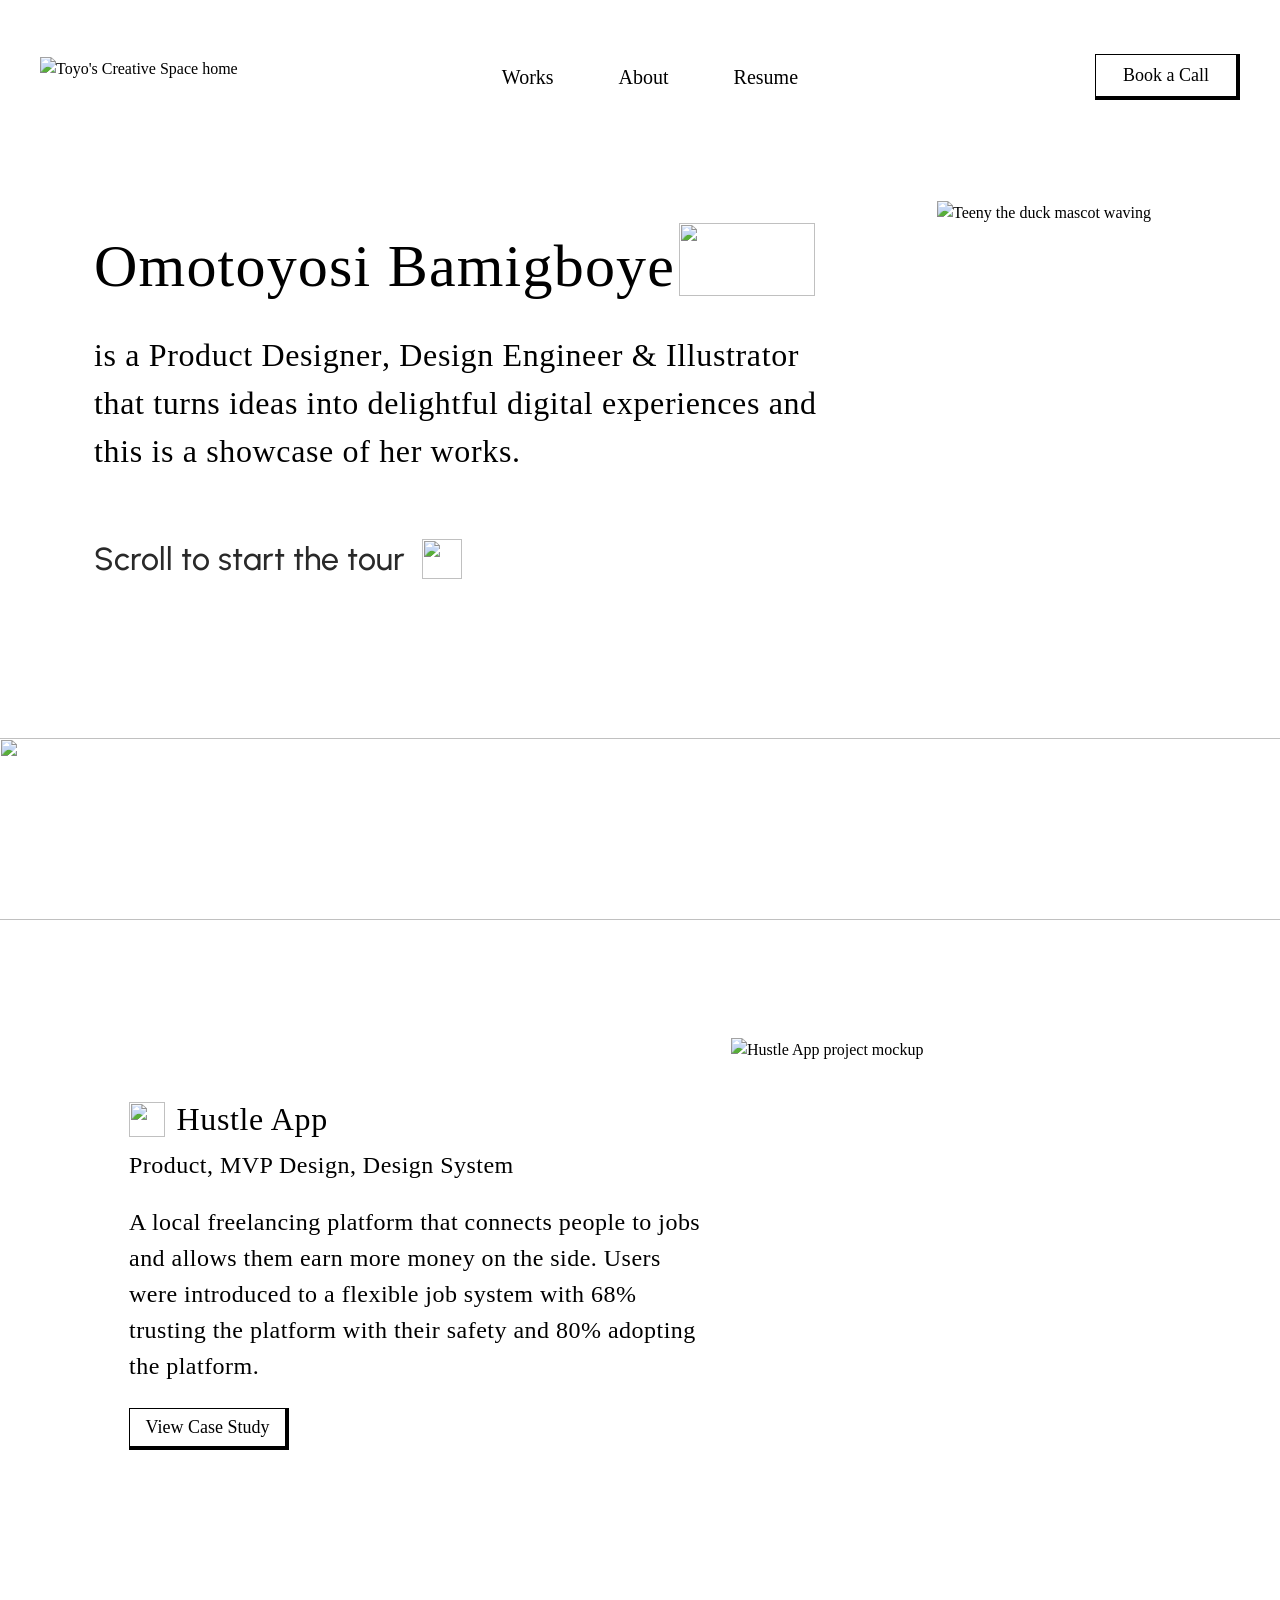
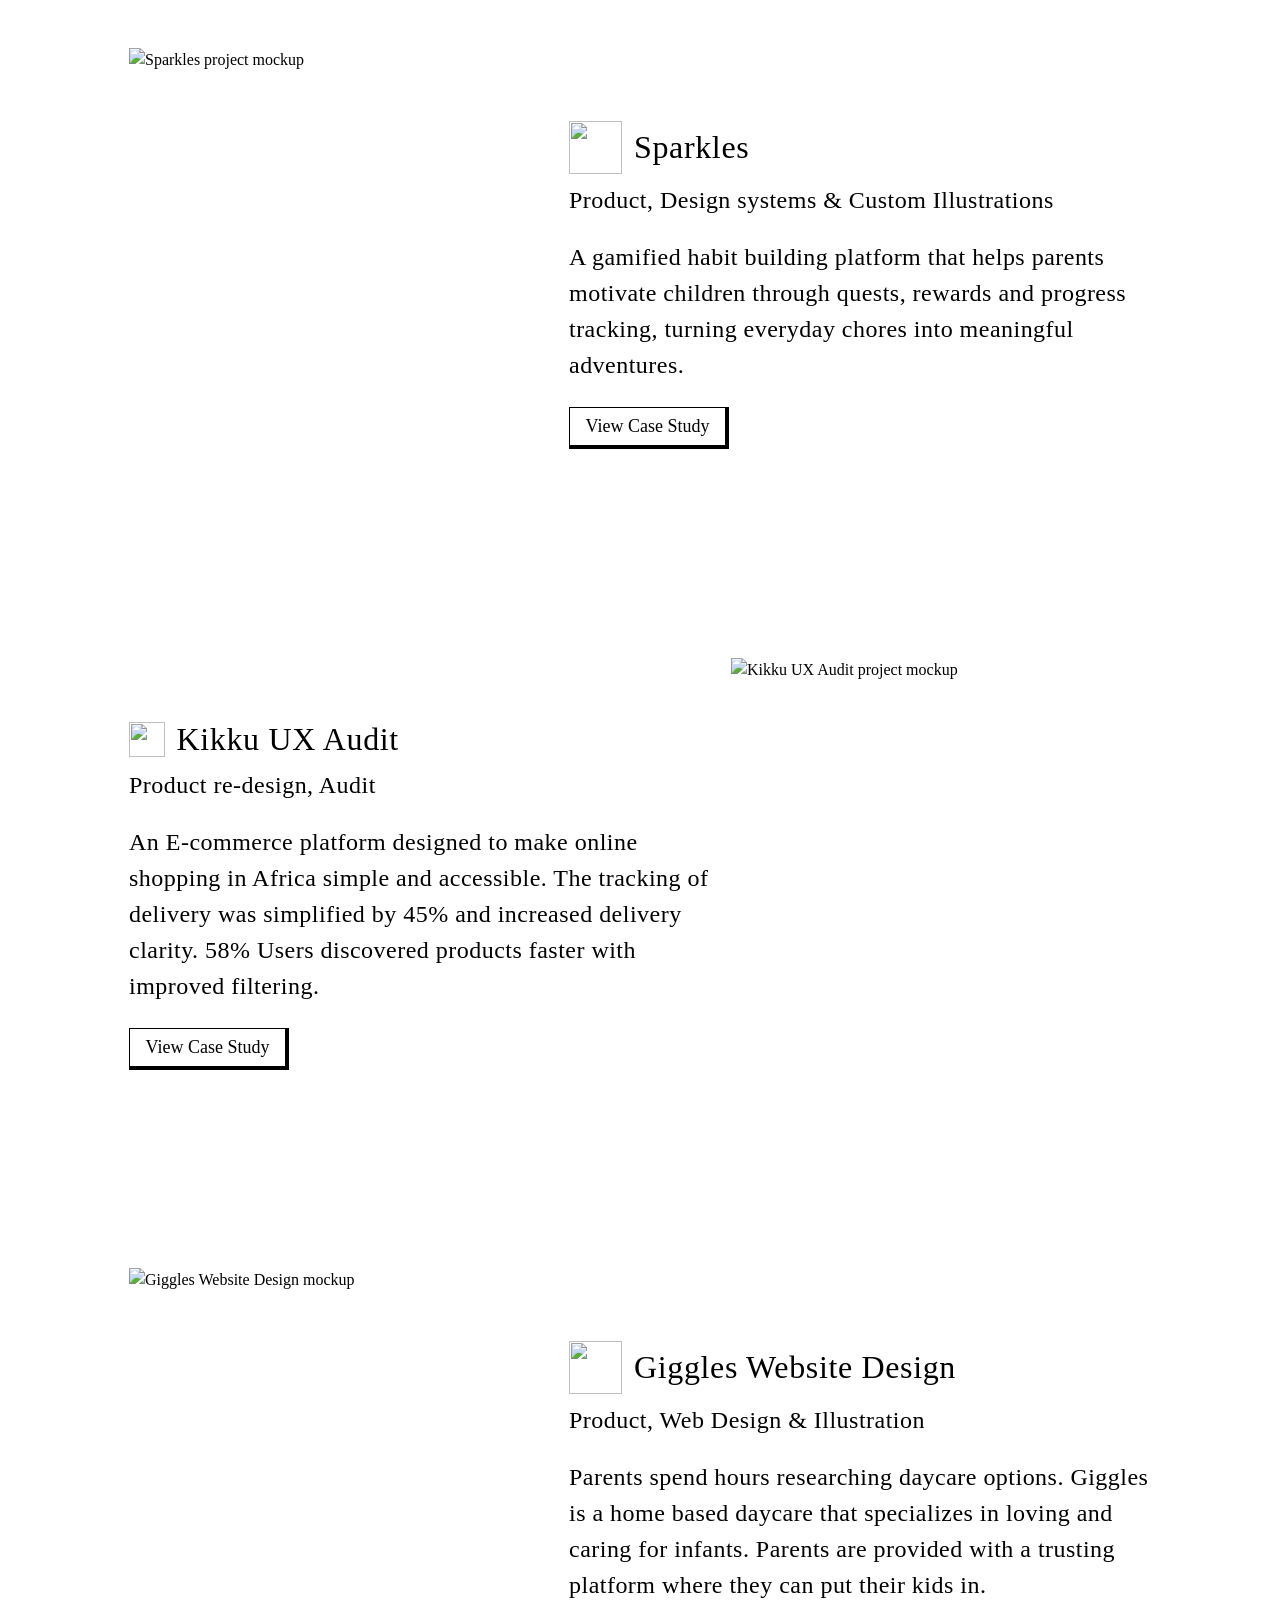
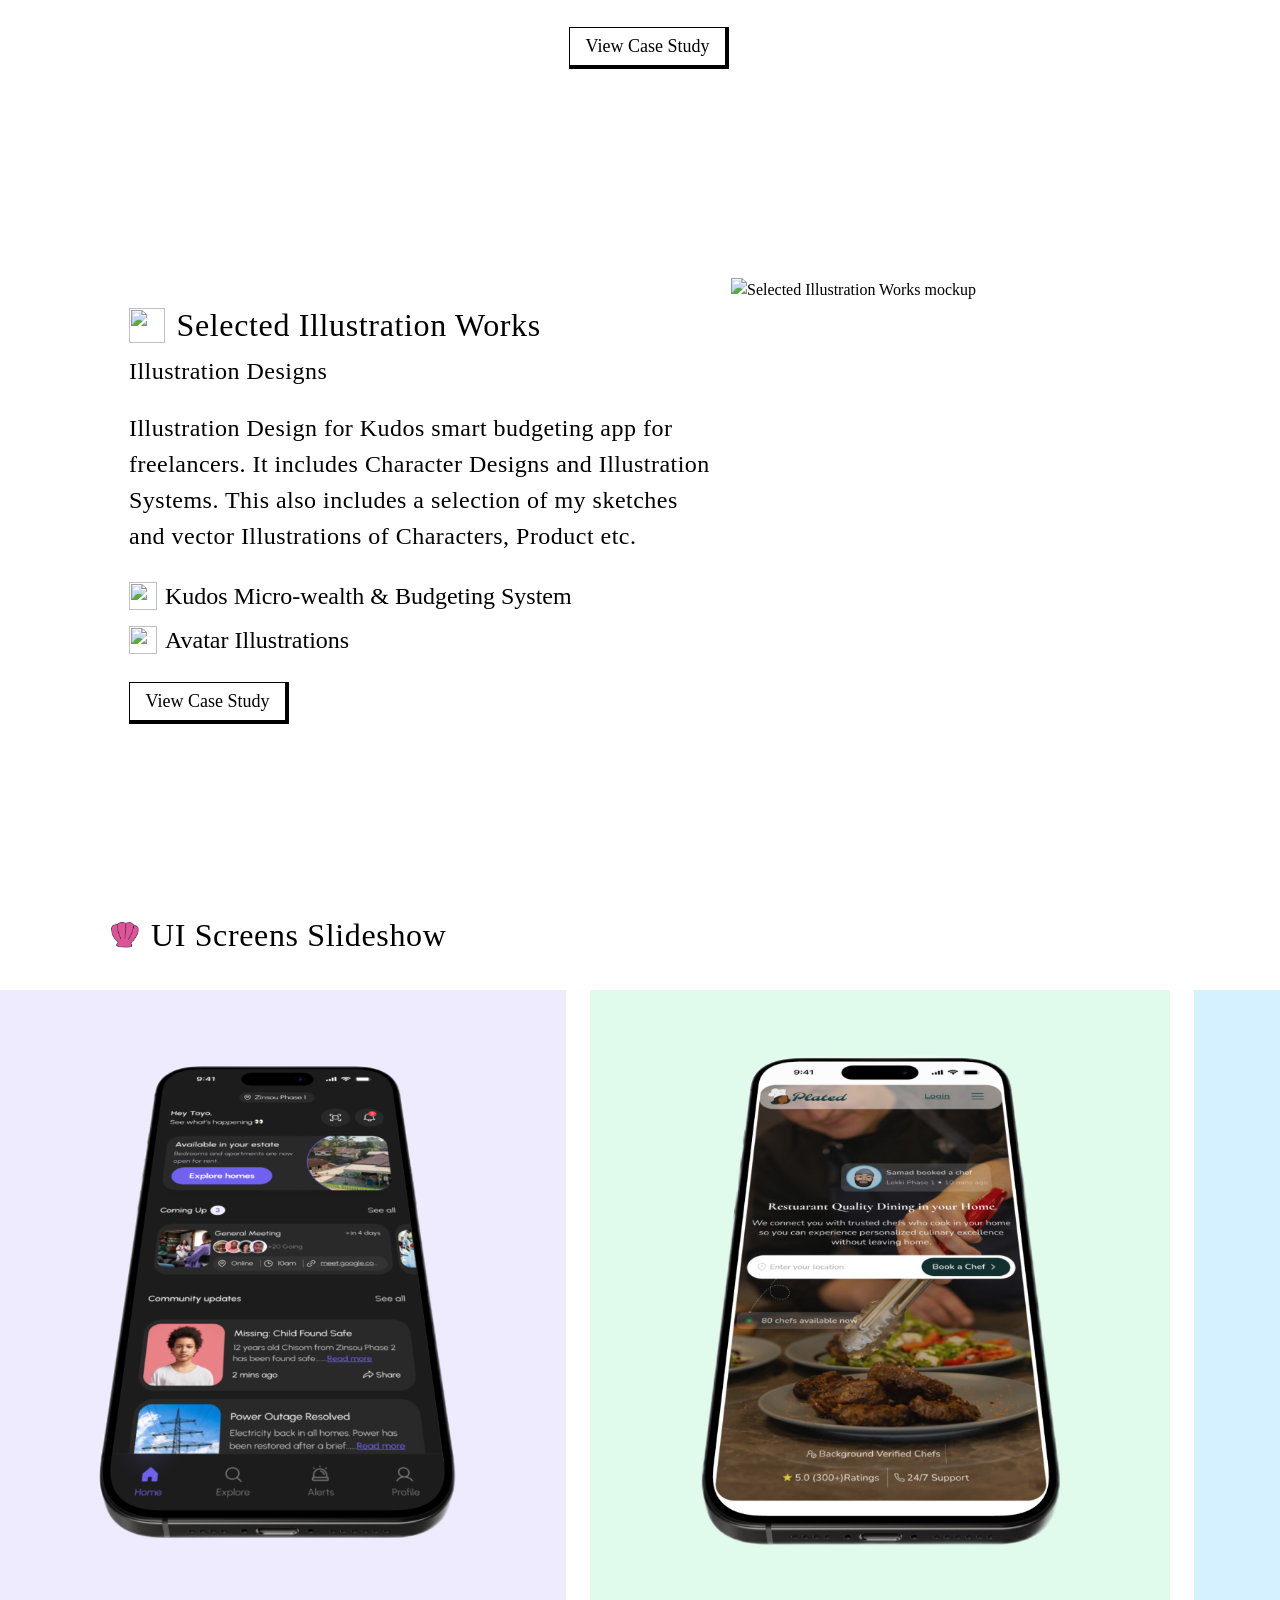
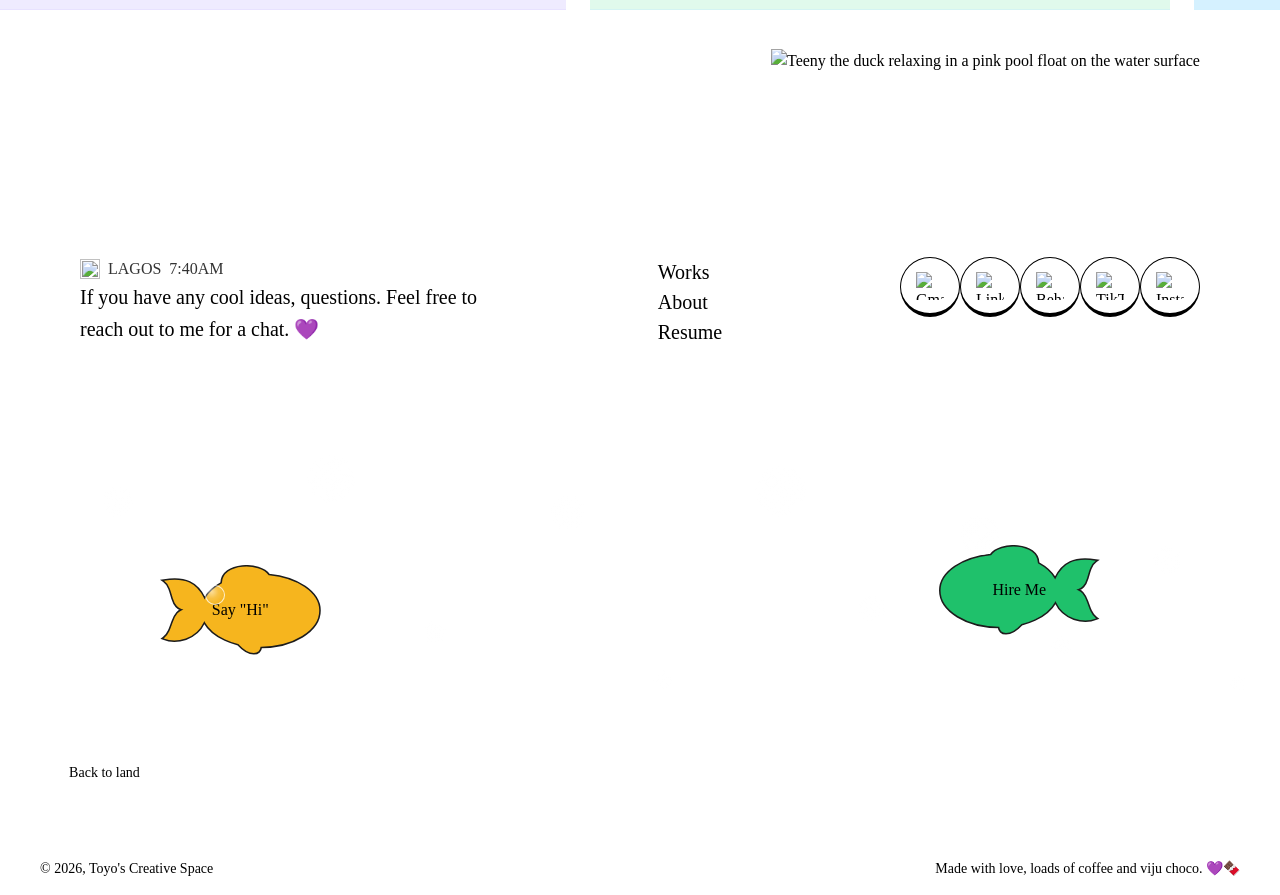
==== commit 93b733c7: "desktop footer corrections" ====
--- a/index.html
+++ b/index.html
@@ -244,9 +244,9 @@
   <!-- FOOTER -->
   <footer class="site-footer" aria-label="Site footer">
 
-    <!-- Wave at the very top edge of the footer — sits on top of blue water bg -->
+    <!-- Wave at the very top edge of the footer — mobile only -->
     <img src="portfolio-design-images/footer illustrations/waves.png"
-         alt="" aria-hidden="true" loading="lazy"
+         alt="" aria-hidden="true" loading="eager"
          class="site-footer__wave">
 
     <!-- Teeny in floater — positioned on the wave/water surface -->
@@ -267,18 +267,18 @@
       <nav class="footer-band__nav" aria-label="Footer navigation">
         <a href="index.html" class="footer-band__nav-link">Works</a>
         <a href="about.html" class="footer-band__nav-link">About</a>
-        <a href="#" class="footer-band__nav-link">Resume</a>
+        <a href="https://drive.google.com/file/d/1CQYjmtOOulWqzke0gi_U4UttHId4qYxD/view?usp=drive_link" class="footer-band__nav-link" target="_blank" rel="noopener noreferrer">Resume</a>
       </nav>
 
       <!-- Right: social icon circles -->
       <div class="footer-band__socials">
-        <a href="mailto:toyobammy@gmail.com" target="_blank" rel="noopener noreferrer" aria-label="Email Toyo" class="footer-band__social-btn">
+        <a href="mailto:toyoscreativespace@gmail.com" target="_blank" rel="noopener noreferrer" aria-label="Email Toyo" class="footer-band__social-btn">
           <img src="icons/Gmail.png" alt="Gmail" loading="lazy">
         </a>
-        <a href="https://linkedin.com/in/omotoyosi-bamigboye" target="_blank" rel="noopener noreferrer" aria-label="LinkedIn" class="footer-band__social-btn">
+        <a href="https://www.linkedin.com/in/omotoyosi-bamigboye/" target="_blank" rel="noopener noreferrer" aria-label="LinkedIn" class="footer-band__social-btn">
           <img src="icons/Linkedin.png" alt="LinkedIn" loading="lazy">
         </a>
-        <a href="https://behance.net/omotoyobamigbo" target="_blank" rel="noopener noreferrer" aria-label="Behance" class="footer-band__social-btn">
+        <a href="https://www.behance.net/omotoyobamigbo" target="_blank" rel="noopener noreferrer" aria-label="Behance" class="footer-band__social-btn">
           <img src="icons/Behance.png" alt="Behance" loading="lazy">
         </a>
         <a href="https://tiktok.com/@toyoscreativespace" target="_blank" rel="noopener noreferrer" aria-label="TikTok" class="footer-band__social-btn">
@@ -294,82 +294,104 @@
     <!-- PART 2: UNDERWATER SCENE -->
     <div class="footer-sea" aria-label="Underwater illustration">
 
-      <!-- Sand floor -->
+      <!-- Sand floor (desktop CSS version) -->
       <div class="footer-sea__sand" aria-hidden="true"></div>
 
-      <!-- 1. Green coral (far left) -->
+      <!-- Sand illustration (mobile only) -->
+      <img src="portfolio-design-images/footer illustrations/sand.png" alt="" aria-hidden="true" loading="lazy"
+           class="footer-sea__sand-img">
+
+      <!-- 1. Green coral (far left / mobile left edge) -->
       <img src="portfolio-design-images/footer illustrations/green-coral.png" alt="" aria-hidden="true" loading="lazy"
-           class="footer-sea__el" style="left:40px;bottom:80px;height:220px;">
-
-      <!-- 2. Dark green seaweed (second from left) -->
+           class="footer-sea__el footer-sea__gc" style="left:0px;bottom:140px;height:300px;">
+
+      <!-- 2. Dark green seaweed (second from left — desktop only) -->
       <img src="portfolio-design-images/footer illustrations/dark green seaweed.png" alt="" aria-hidden="true" loading="lazy"
-           class="footer-sea__el" style="left:180px;bottom:80px;height:260px;">
+           class="footer-sea__el footer-sea__dgs-l" style="left:247px;bottom:35px;height:305px;">
 
       <!-- 3. Yellow fish "Say Hi" (left, swimming) -->
-      <div class="footer-sea__fish-wrap" style="left:160px;bottom:240px;" aria-hidden="true">
-        <img src="portfolio-design-images/footer illustrations/yellow fish.png" alt="" loading="lazy" class="footer-sea__fish-img">
+      <div class="footer-sea__fish-wrap footer-sea__fw-yellow" style="left:160px;bottom:240px;" aria-hidden="true" onclick="window.location.href='mailto:toyoscreativespace@gmail.com'">
+        <img src="yellow fish.svg" alt="" loading="lazy" class="footer-sea__fish-img">
         <span class="footer-sea__fish-text">Say "Hi"</span>
       </div>
 
-      <!-- 4. Pink mushroom coral (center-left) -->
+      <!-- 4. Pink mushroom coral -->
       <img src="portfolio-design-images/footer illustrations/pink mushrooms.png" alt="" aria-hidden="true" loading="lazy"
-           class="footer-sea__el" style="left:380px;bottom:80px;height:160px;">
+           class="footer-sea__el footer-sea__pink-mush" style="left:453px;bottom:42px;height:129px;">
 
       <!-- 5. Pink starfish -->
       <img src="portfolio-design-images/footer illustrations/pink-star.png" alt="" aria-hidden="true" loading="lazy"
-           class="footer-sea__el" style="left:300px;bottom:90px;height:50px;">
+           class="footer-sea__el footer-sea__pstar" style="left:186px;bottom:58px;height:62px;">
 
       <!-- 6. Orange starfish -->
       <img src="portfolio-design-images/footer illustrations/orange star.png" alt="" aria-hidden="true" loading="lazy"
-           class="footer-sea__el" style="left:440px;bottom:85px;height:45px;">
+           class="footer-sea__el footer-sea__ostar" style="left:372px;bottom:18px;height:62px;">
 
       <!-- 7. Purple tube coral (center) -->
       <img src="portfolio-design-images/footer illustrations/purple tube coral.png" alt="" aria-hidden="true" loading="lazy"
-           class="footer-sea__el" style="left:520px;bottom:80px;height:180px;">
-
-      <!-- 8a. Rocks (center) -->
+           class="footer-sea__el footer-sea__ptube" style="left:927px;bottom:56px;height:212px;">
+
+      <!-- 8. Standalone rock (between orange shells and pink shell) -->
       <img src="portfolio-design-images/footer illustrations/rocks.png" alt="" aria-hidden="true" loading="lazy"
-           class="footer-sea__el" style="left:470px;bottom:80px;height:50px;">
-
-      <!-- 8b. Rocks (right of center) -->
+           class="footer-sea__el footer-sea__rock-1" style="left:785px;bottom:55px;height:40px;">
+
+      <!-- 8b. Second rock (mobile only — near tube coral) -->
       <img src="portfolio-design-images/footer illustrations/rocks.png" alt="" aria-hidden="true" loading="lazy"
-           class="footer-sea__el" style="left:720px;bottom:80px;height:50px;">
-
-      <!-- 9. Pink shell -->
+           class="footer-sea__el footer-sea__rock-2">
+
+      <!-- 9. Pink shell (desktop only) -->
       <img src="portfolio-design-images/footer illustrations/pink-shell.png" alt="" aria-hidden="true" loading="lazy"
-           class="footer-sea__el" style="left:660px;bottom:85px;height:45px;">
-
-      <!-- 10. Yellow coral tree (right side, large) -->
+           class="footer-sea__el footer-sea__pshell" style="left:873px;bottom:42px;height:63px;">
+
+      <!-- 10. Yellow coral tree — desktop only -->
       <img src="portfolio-design-images/footer illustrations/yellow coral.png" alt="" aria-hidden="true" loading="lazy"
-           class="footer-sea__el" style="right:340px;bottom:80px;height:240px;">
-
-      <!-- 11. Orange coral tree (right side, smaller) -->
+           class="footer-sea__el footer-sea__ycoral" style="right:240px;bottom:112px;height:350px;">
+
+      <!-- 11. Orange coral tree -->
       <img src="portfolio-design-images/footer illustrations/orange coral.png" alt="" aria-hidden="true" loading="lazy"
-           class="footer-sea__el" style="right:260px;bottom:80px;height:200px;">
-
-      <!-- 12. Dark green seaweed (far right) -->
+           class="footer-sea__el footer-sea__ocoral" style="right:147px;bottom:110px;height:265px;">
+
+      <!-- 12. Dark green seaweed (far right / mobile repositioned) -->
       <img src="portfolio-design-images/footer illustrations/dark green seaweed.png" alt="" aria-hidden="true" loading="lazy"
-           class="footer-sea__el" style="right:40px;bottom:80px;height:260px;">
-
-      <!-- 13. Green fish "Let's work" (right, swimming) -->
-      <div class="footer-sea__fish-wrap footer-sea__fish-wrap--right" style="right:180px;bottom:260px;" aria-hidden="true">
-        <img src="portfolio-design-images/footer illustrations/green fish.png" alt="" loading="lazy" class="footer-sea__fish-img footer-sea__fish-img--flip">
-        <span class="footer-sea__fish-text">Let's work</span>
-      </div>
-
-      <!-- 14. Purple mushroom (far right) -->
+           class="footer-sea__el footer-sea__dgs-r" style="right:0px;bottom:117px;height:405px;">
+
+      <!-- 13. Green fish "Hire Me" (right, swimming) -->
+      <div class="footer-sea__fish-wrap footer-sea__fish-wrap--right footer-sea__fw-green" style="right:180px;bottom:260px;" aria-hidden="true" onclick="window.open('https://cal.com/toyoscreativespace','_blank')">
+        <img src="green fish.svg" alt="" loading="lazy" class="footer-sea__fish-img">
+        <span class="footer-sea__fish-text">Hire Me</span>
+      </div>
+
+      <!-- 14. Purple mushroom -->
       <img src="portfolio-design-images/footer illustrations/purple mushrooms.png" alt="" aria-hidden="true" loading="lazy"
-           class="footer-sea__el" style="right:60px;bottom:80px;height:140px;">
-
-      <!-- 15. Yellow shell (far right) -->
+           class="footer-sea__el footer-sea__purple-mush" style="right:42px;bottom:37px;height:129px;">
+
+      <!-- 15. Yellow shells (sea element) -->
       <img src="portfolio-design-images/footer illustrations/yellow shells.png" alt="" aria-hidden="true" loading="lazy"
-           class="footer-sea__el" style="right:120px;bottom:85px;height:40px;">
-
-      <!-- 16. Purple starfish (far right) -->
+           class="footer-sea__el footer-sea__yshells" style="right:231px;bottom:34px;height:63px;">
+
+      <!-- 16. Purple starfish -->
       <img src="portfolio-design-images/footer illustrations/purple star.png" alt="" aria-hidden="true" loading="lazy"
-           class="footer-sea__el" style="right:200px;bottom:85px;height:50px;">
-
-      <!-- CSS bubbles — 12 scattered across the water -->
+           class="footer-sea__el footer-sea__pustar" style="right:342px;bottom:37px;height:62px;">
+
+      <!-- 17. Orange shells -->
+      <img src="portfolio-design-images/footer illustrations/orange shells.png" alt="" aria-hidden="true" loading="lazy"
+           class="footer-sea__el footer-sea__oshells" style="left:669px;bottom:50px;height:62px;">
+
+      <!-- Bubble illustrations (mobile only) -->
+      <img src="portfolio-design-images/footer illustrations/bubbles.png" alt="" aria-hidden="true" loading="lazy"
+           class="footer-sea__bubble-img footer-sea__bubble-img--a">
+      <img src="portfolio-design-images/footer illustrations/bubbles (1).png" alt="" aria-hidden="true" loading="lazy"
+           class="footer-sea__bubble-img footer-sea__bubble-img--b">
+
+      <!-- Rock "Back to Top" — mobile only -->
+      <button class="footer-sea__rock-btn" onclick="scrollToTop()" aria-label="Back to top of page">
+        <span class="footer-sea__rock-btn-text">Back to<br>Top</span>
+      </button>
+
+      <!-- Back to land rock (desktop) — actual rocks.png illustration, sized/positioned to match reference -->
+      <button class="footer-sea__el footer-sea__back-btn" onclick="scrollToTop()" aria-label="Scroll back to top of page" style="left:38px;bottom:83px;">Back to land</button>
+
+      <!-- CSS bubbles — 12 scattered across the water (animated via JS) -->
       <div class="footer-sea__bubble" style="width:32px;height:32px;left:8%;top:18%;" aria-hidden="true"></div>
       <div class="footer-sea__bubble" style="width:20px;height:20px;left:16%;top:38%;" aria-hidden="true"></div>
       <div class="footer-sea__bubble" style="width:48px;height:48px;left:24%;top:12%;" aria-hidden="true"></div>
@@ -385,7 +407,6 @@
 
       <!-- Bottom bar -->
       <div class="footer-sea__bar">
-        <button class="footer-sea__back-btn" onclick="scrollToTop()" aria-label="Scroll back to top of page">Back to land</button>
         <span class="footer-sea__copyright">&copy; 2026, Toyo's Creative Space</span>
         <span class="footer-sea__tagline">Made with love, loads of coffee and viju choco. 💜🍫</span>
       </div>
--- a/css/style.css
+++ b/css/style.css
@@ -742,7 +742,7 @@
   min-height: 700px;
   background-image: url('../portfolio-design-images/footer illustrations/blue sea water.png');
   background-size: cover;
-  background-position: center;
+  background-position: top center;
   background-repeat: no-repeat;
   overflow: visible;
   padding-top: 130px;
@@ -755,7 +755,7 @@
   left: 0;
   width: 100%;
   height: auto;
-  display: block;
+  display: none;
   z-index: 4;
   pointer-events: none;
 }
@@ -786,7 +786,7 @@
   font-family: var(--font-family-primary);
   font-size: 16px;
   font-weight: var(--font-weight-semibold);
-  color: #000000;
+  color: #333333;
   margin: 0;
 }
 
@@ -800,7 +800,7 @@
 .footer-band__message {
   font-family: var(--font-family-primary);
   font-size: 20px;
-  font-weight: var(--font-weight-regular);
+  font-weight: var(--font-weight-medium);
   color: #000000;
   line-height: 1.6;
   margin: 0;
@@ -838,16 +838,19 @@
   display: flex;
   align-items: center;
   justify-content: center;
-  width: 56px;
-  height: 56px;
-  border-radius: 50%;
-  background: var(--color-white);
-  border-width: 0.5px 4px 4px 0.5px;
+  padding: 10px;
+  gap: 10px;
+  width: 60px;
+  height: 60px;
+  border-radius: 100px;
+  background: var(--color-footer-bg);
+  border-width: 0.5px 0.5px 4px 0.5px;
   border-style: solid;
   border-color: var(--color-border);
   text-decoration: none;
   flex-shrink: 0;
   transition: none;
+  box-sizing: border-box;
 }
 
 .footer-band__social-btn img {
@@ -869,7 +872,7 @@
   overflow: visible;
 }
 
-/* Sand floor */
+/* Sand floor — flat color fill behind the illustrated sand edge */
 .footer-sea__sand {
   position: absolute;
   bottom: 0;
@@ -881,12 +884,37 @@
   z-index: 1;
 }
 
+/* Sand floor illustration — full width, natural aspect ratio so the wavy
+   top edge is never stretched/straightened */
+.footer-sea__sand-img {
+  position: absolute;
+  bottom: 0;
+  left: 0;
+  width: 100%;
+  height: auto;
+  display: block;
+  z-index: 1;
+  pointer-events: none;
+}
+
 /* All illustrated elements share this base */
 .footer-sea__el {
   position: absolute;
   width: auto;
   object-fit: contain;
   z-index: 2;
+}
+
+/* Green coral sits behind the back-to-land rock so the rock hides its exposed stem */
+.footer-sea__gc {
+  z-index: 1;
+}
+
+/* Yellow/orange coral sit behind the sand so their roots are hidden and only the
+   branches (which rise above the sand's wavy top edge) show */
+.footer-sea__ycoral,
+.footer-sea__ocoral {
+  z-index: 0;
 }
 
 /* Fish wrappers — position set via inline style on each */
@@ -922,7 +950,7 @@
 .footer-sea__teeny {
   position: absolute;
   right: 80px;
-  top: 0;
+  top: -30px;
   height: 200px;
   width: auto;
   object-fit: contain;
@@ -959,12 +987,21 @@
   z-index: 5;
 }
 
+/* Back to land — uses the actual rocks.png illustration as its shape, undistorted */
 .footer-sea__back-btn {
-  background: #333333;
+  display: flex;
+  align-items: center;
+  justify-content: center;
+  width: 133px;
+  height: 78px;
+  background-color: transparent;
+  background-image: url('../portfolio-design-images/footer illustrations/rocks.png');
+  background-size: 100% 100%;
+  background-repeat: no-repeat;
   color: var(--color-white);
   border: none;
-  border-radius: var(--radius-full);
-  padding: 10px 24px;
+  border-radius: 0;
+  padding: 0;
   font-family: var(--font-family-primary);
   font-size: 14px;
   font-weight: var(--font-weight-medium);
@@ -974,7 +1011,6 @@
 
 .footer-sea__back-btn:hover,
 .footer-sea__back-btn:focus {
-  background: #333333;
   outline: 2px solid var(--color-white);
   outline-offset: 2px;
 }
@@ -985,6 +1021,13 @@
   font-size: 14px;
   font-weight: var(--font-weight-regular);
   color: var(--color-text-primary);
+}
+
+/* Mobile-only footer elements — hidden on desktop/tablet */
+.footer-sea__rock-btn,
+.footer-sea__rock-2,
+.footer-sea__bubble-img {
+  display: none;
 }
 
 /* ========================================
@@ -1224,7 +1267,8 @@
   }
 
   .footer-sea__back-btn {
-    padding: 6px 18px;
+    width: 101px;
+    height: 59px;
     font-size: 12px;
   }
 
@@ -1406,13 +1450,491 @@
     font-size: 15px;
   }
 
+  /* ── Mobile Footer Overhaul ── */
+
+  .site-footer {
+    height: 693px;
+    min-height: unset;
+    padding-top: 0;
+    overflow: hidden;
+  }
+
+  .footer-sea__teeny {
+    display: none !important;
+  }
+
+  .site-footer__wave {
+    position: absolute;
+    top: 0;
+    left: 0;
+    width: 100%;
+    height: 70px;
+    object-fit: cover;
+    object-position: center top;
+    display: block;
+    z-index: 4;
+    pointer-events: none;
+  }
+
+  .footer-band {
+    position: absolute;
+    top: 64px;
+    left: 0;
+    right: 0;
+    padding: 0 18px;
+    flex-direction: row;
+    flex-wrap: wrap;
+    justify-content: space-between;
+    align-items: flex-start;
+    row-gap: 16px;
+    column-gap: 0;
+    background: transparent;
+  }
+
+  .footer-band__left {
+    flex: 0 0 100%;
+    min-width: 0;
+    gap: 8px;
+  }
+
   .footer-band__clock {
-    font-size: 14px;
-  }
-
+    font-size: 12px;
+    color: #333333;
+  }
+
+  .footer-band__clock-icon {
+    width: 16px;
+    height: 16px;
+  }
+
+  .footer-band__message {
+    font-size: 15px;
+    color: #1C1C1C;
+    max-width: 100%;
+  }
+
+  .footer-band__nav {
+    order: 0;
+    width: auto;
+    flex: 0 0 auto;
+    flex-direction: column;
+    flex-wrap: nowrap;
+    gap: 12px;
+  }
+
+  .footer-band__nav-link,
+  .footer-band__nav-link:hover,
+  .footer-band__nav-link:focus,
+  .footer-band__nav-link:active {
+    font-size: 15px;
+    color: #1C1C1C !important;
+  }
+
+  .footer-band__socials {
+    flex: 0 0 auto;
+    flex-direction: row;
+    flex-wrap: nowrap;
+    gap: 7px;
+    justify-content: flex-end;
+    align-items: flex-start;
+    max-width: 240px;
+  }
+
+  .footer-band__social-btn,
+  .footer-band__social-btn:hover,
+  .footer-band__social-btn:focus,
+  .footer-band__social-btn:active {
+    width: 40px;
+    height: 40px;
+    background: #F7F3FF;
+    border-width: 1px 1px 3px 1px;
+    border-radius: 59px;
+  }
+
+  .footer-band__social-btn img {
+    width: 19px;
+    height: 19px;
+  }
+
+  .footer-sea {
+    position: absolute;
+    top: 0;
+    left: 0;
+    width: 100%;
+    height: 100%;
+    overflow: visible;
+  }
+
+  .footer-sea__sand {
+    display: block;
+    top: 604px;
+    bottom: 0;
+    left: 0;
+    height: auto;
+    border-radius: 0;
+    background: #FBDCA6;
+    z-index: 1;
+  }
+
+  .footer-sea__sand-img {
+    display: block;
+    position: absolute;
+    left: 0;
+    top: 558px;
+    width: 100%;
+    height: auto;
+    z-index: 2;
+  }
+
+  .footer-sea__oshells {
+    display: block !important;
+    left: 70px !important;
+    right: auto !important;
+    top: 624px !important;
+    bottom: auto !important;
+    height: 20px !important;
+    z-index: 3;
+  }
+
+  .footer-sea__bubble-img {
+    display: block;
+    position: absolute;
+    z-index: 3;
+    pointer-events: none;
+    opacity: 0.9;
+  }
+
+  .footer-sea__bubble-img--a {
+    width: 55px;
+    left: 296px;
+    top: 387px;
+  }
+
+  .footer-sea__bubble-img--b {
+    width: 65px;
+    left: 12px;
+    top: 361px;
+  }
+
+  .footer-sea__rock-btn {
+    display: flex;
+    position: absolute;
+    left: 6px;
+    top: 614px;
+    width: 63px;
+    height: 31px;
+    z-index: 5;
+    cursor: pointer;
+    background: #5C5C5C;
+    border: 1.5px solid #3a3a3a;
+    border-radius: 52% 48% 55% 45% / 45% 55% 50% 50%;
+    padding: 0;
+    align-items: center;
+    justify-content: center;
+    overflow: hidden;
+  }
+
+  .footer-sea__rock-btn-text {
+    display: flex;
+    align-items: center;
+    justify-content: center;
+    text-align: center;
+    color: #ffffff;
+    font-family: var(--font-family-primary);
+    font-size: 7px;
+    font-weight: var(--font-weight-semibold);
+    line-height: 1.2;
+    pointer-events: none;
+    width: 100%;
+    height: 100%;
+  }
+
+  .footer-sea__back-btn {
+    display: none;
+  }
+
+  .footer-sea__bar {
+    bottom: 6px;
+    padding: 8px 12px;
+    flex-wrap: nowrap;
+    justify-content: space-between;
+    gap: 4px;
+    z-index: 10;
+    background: transparent;
+  }
+
+  .footer-sea__copyright,
+  .footer-sea__tagline {
+    font-size: 9px;
+    text-align: left;
+  }
+
+  /* ── Underwater element positions ── */
+
+  .footer-sea__gc {
+    left: 0 !important;
+    right: auto !important;
+    top: 458px !important;
+    bottom: auto !important;
+    height: 165px !important;
+    z-index: 2 !important;
+  }
+
+  .footer-sea__dgs-l {
+    display: none !important;
+  }
+
+  .footer-sea__fw-yellow {
+    left: 21px !important;
+    right: auto !important;
+    top: 400px !important;
+    bottom: auto !important;
+  }
+
+  .footer-sea__pink-mush {
+    left: 96px !important;
+    right: auto !important;
+    top: 585px !important;
+    bottom: auto !important;
+    height: 72px !important;
+  }
+
+  .footer-sea__pstar {
+    left: 2px !important;
+    right: auto !important;
+    top: 620px !important;
+    bottom: auto !important;
+    height: 20px !important;
+    transform: rotate(33.14deg) !important;
+  }
+
+  .footer-sea__ostar {
+    left: 242px !important;
+    right: auto !important;
+    top: 626px !important;
+    bottom: auto !important;
+    height: 20px !important;
+    transform: rotate(-15deg) !important;
+  }
+
+  .footer-sea__ptube {
+    left: 183px !important;
+    right: auto !important;
+    top: 555px !important;
+    bottom: auto !important;
+    height: 90px !important;
+  }
+
+  .footer-sea__rock-1 {
+    left: 308px !important;
+    right: auto !important;
+    top: 619px !important;
+    bottom: auto !important;
+    height: 26px !important;
+  }
+
+  .footer-sea__rock-2 {
+    display: block !important;
+    left: 175px !important;
+    right: auto !important;
+    top: 619px !important;
+    bottom: auto !important;
+    height: 22px !important;
+  }
+
+  .footer-sea__pshell {
+    display: none !important;
+  }
+
+  .footer-sea__ycoral {
+    display: none !important;
+  }
+
+  .footer-sea__ocoral {
+    right: auto !important;
+    left: 275px !important;
+    top: 470px !important;
+    bottom: auto !important;
+    height: 155px !important;
+    z-index: 2 !important;
+  }
+
+  .footer-sea__dgs-r {
+    right: auto !important;
+    left: 352px !important;
+    top: 462px !important;
+    bottom: auto !important;
+    height: 155px !important;
+  }
+
+  .footer-sea__fw-green {
+    right: auto !important;
+    left: 277px !important;
+    top: 350px !important;
+    bottom: auto !important;
+  }
+
+  .footer-sea__purple-mush {
+    right: auto !important;
+    left: 320px !important;
+    top: 588px !important;
+    bottom: auto !important;
+    height: 62px !important;
+    clip-path: inset(0 0 15% 0) !important;
+  }
+
+  .footer-sea__yshells {
+    right: auto !important;
+    left: 276px !important;
+    top: 624px !important;
+    bottom: auto !important;
+    height: 20px !important;
+  }
+
+  .footer-sea__pustar {
+    right: auto !important;
+    left: 42px !important;
+    top: 622px !important;
+    bottom: auto !important;
+    height: 20px !important;
+    transform: rotate(33.14deg) !important;
+  }
+
+  .footer-sea__fish-wrap {
+    bottom: auto !important;
+  }
+
+  .footer-sea__fish-img {
+    height: 49px !important;
+    width: auto !important;
+    display: block;
+  }
+
+  .footer-sea__fw-green .footer-sea__fish-img {
+    transform: scaleX(-1);
+    animation: mobile-flip-rl 18s linear infinite;
+  }
+
+  .footer-sea__fish-text {
+    position: absolute;
+    top: 0;
+    left: 0;
+    right: 0;
+    bottom: 0;
+    transform: none;
+    display: flex;
+    align-items: center;
+    justify-content: center;
+    text-align: center;
+    z-index: 2;
+    font-size: 12px;
+    white-space: nowrap;
+  }
+
+  /* ── Mobile Footer Animations ── */
+
+  @keyframes mobile-bubble-float {
+    0%   { transform: scale(0.65) translateY(0);      opacity: 0.7; }
+    70%  { opacity: 0.4; }
+    100% { transform: scale(0.65) translateY(-320px); opacity: 0; }
+  }
+
+  @keyframes mobile-seaweed-sway {
+    0%, 100% { transform: rotate(0deg); }
+    33%      { transform: rotate(3deg); }
+    66%      { transform: rotate(-3deg); }
+  }
+
+  @keyframes mobile-coral-sway {
+    0%, 100% { transform: rotate(0deg); }
+    33%      { transform: rotate(2deg); }
+    66%      { transform: rotate(-2deg); }
+  }
+
+  @keyframes mobile-fish-swim-r {
+    from { transform: translateX(0); }
+    to   { transform: translateX(365px); }
+  }
+
+  @keyframes mobile-fish-swim-l {
+    from { transform: translateX(0); }
+    to   { transform: translateX(-295px); }
+  }
+
+  @keyframes mobile-flip-lr {
+    0%, 49.9%  { transform: scaleX(1); }
+    50%, 100%  { transform: scaleX(-1); }
+  }
+
+  @keyframes mobile-flip-rl {
+    0%, 49.9%  { transform: scaleX(-1); }
+    50%, 100%  { transform: scaleX(1); }
+  }
+
+  @keyframes mobile-wave-sway {
+    0%, 100% { transform: translateX(0); }
+    50%      { transform: translateX(-30px); }
+  }
+
+  /* Bubbles — float upward and fade */
   .footer-sea__bubble {
     transform: scale(0.65);
     transform-origin: center center;
+    animation: mobile-bubble-float 5s ease-in infinite;
+  }
+  .footer-sea__bubble:nth-child(odd) {
+    animation-duration: 6.5s;
+    animation-delay: -2.5s;
+  }
+  .footer-sea__bubble:nth-child(3n) {
+    animation-duration: 4s;
+    animation-delay: -1.2s;
+  }
+
+  /* PNG bubble images — float upward */
+  .footer-sea__bubble-img {
+    animation: mobile-bubble-float 6s ease-in infinite;
+  }
+  .footer-sea__bubble-img--a { animation-delay: -2s; }
+  .footer-sea__bubble-img--b { animation-delay: -4s; }
+
+  /* Seaweed — gentle sway from base */
+  .footer-sea__dgs-r {
+    transform-origin: bottom center;
+    animation: mobile-seaweed-sway 4s ease-in-out infinite;
+  }
+
+  /* Yellow fish — ping-pong left ↔ right, flip to face direction of travel */
+  .footer-sea__fish-wrap:not(.footer-sea__fish-wrap--right) {
+    animation: mobile-fish-swim-r 7s ease-in-out infinite alternate;
+    cursor: pointer;
+  }
+  .footer-sea__fw-yellow .footer-sea__fish-img {
+    animation: mobile-flip-lr 14s linear infinite;
+  }
+
+  /* Green fish — ping-pong right ↔ left, flip to face direction of travel */
+  .footer-sea__fish-wrap--right {
+    animation: mobile-fish-swim-l 9s ease-in-out infinite alternate;
+    cursor: pointer;
+  }
+
+  /* Orange coral — very slow sway */
+  .footer-sea__ocoral {
+    transform-origin: bottom center;
+    animation: mobile-coral-sway 7s ease-in-out infinite;
+  }
+
+  /* Green coral — very slow sway, offset phase */
+  .footer-sea__gc {
+    transform-origin: bottom center;
+    animation: mobile-coral-sway 8s ease-in-out infinite;
+    animation-delay: -3s;
+  }
+
+  /* Water top edge — gentle side-to-side sway */
+  .site-footer__wave {
+    animation: mobile-wave-sway 5s ease-in-out infinite;
   }
 }
 
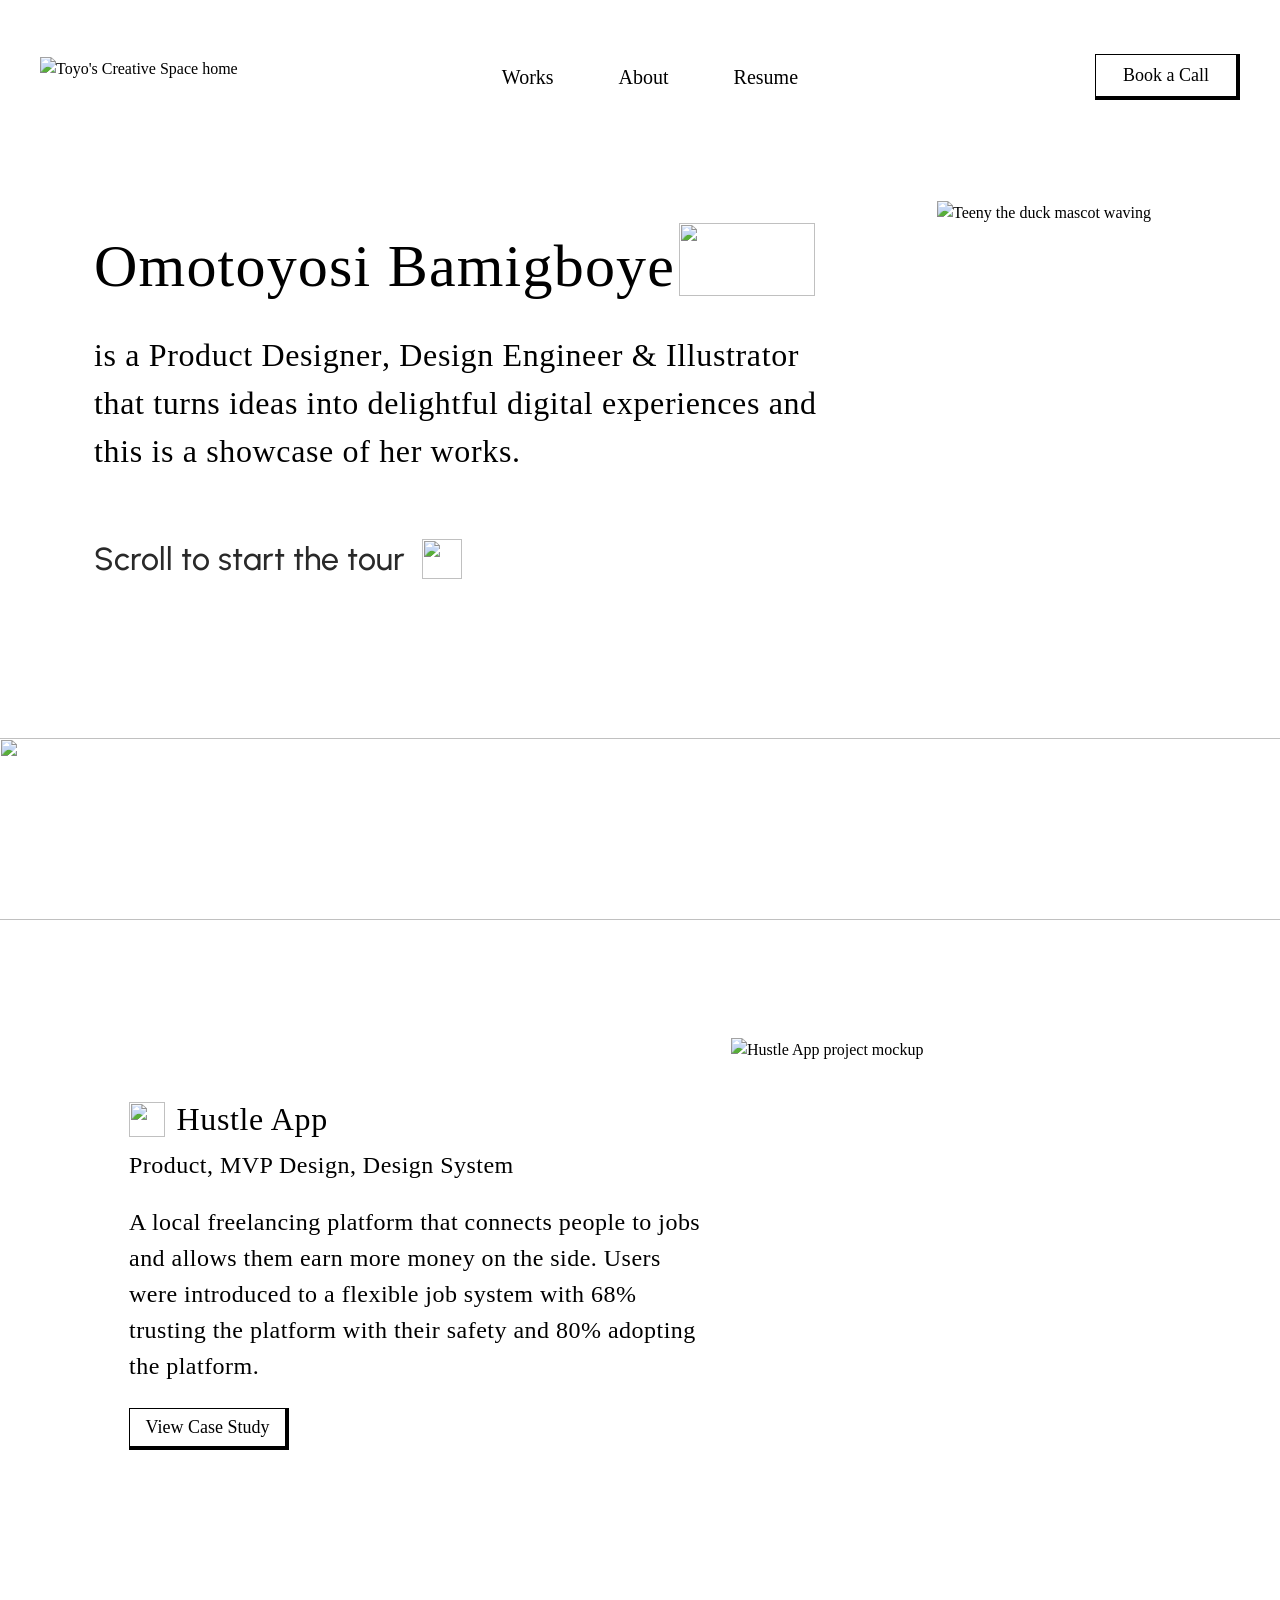
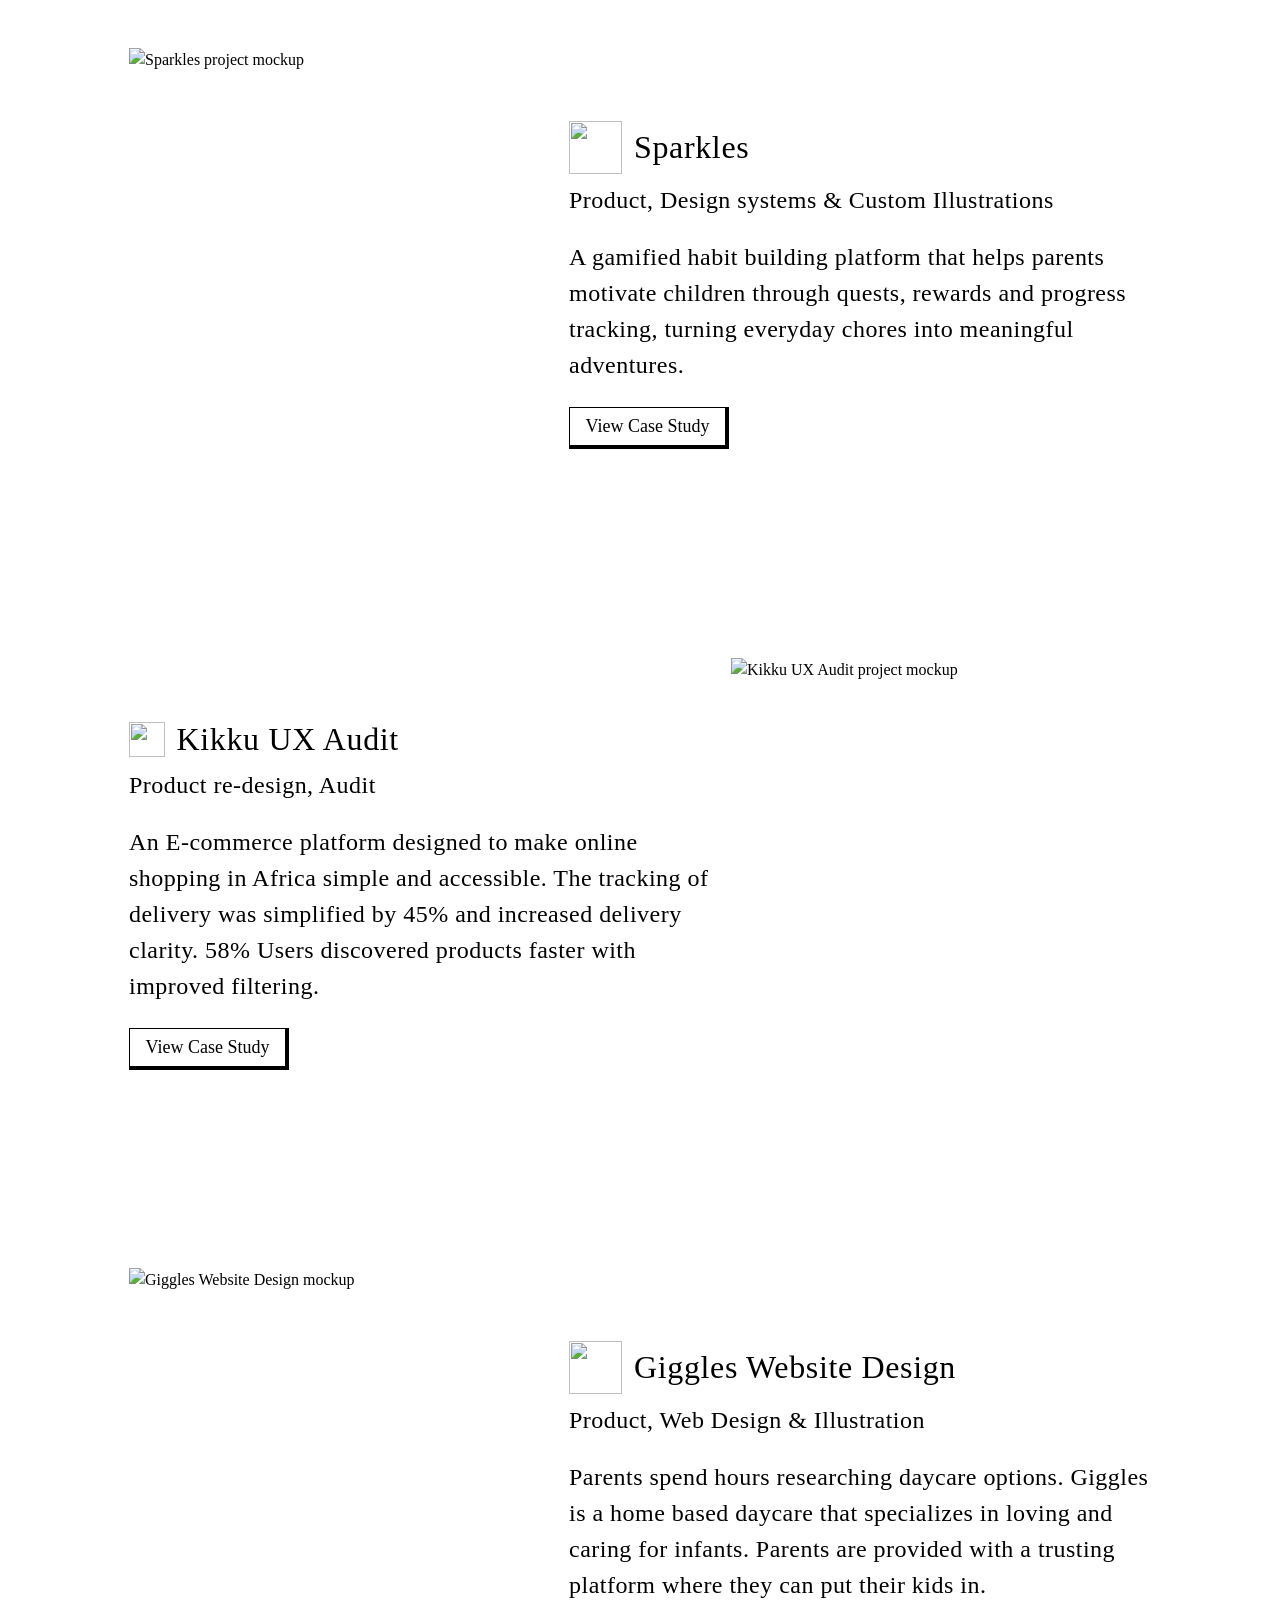
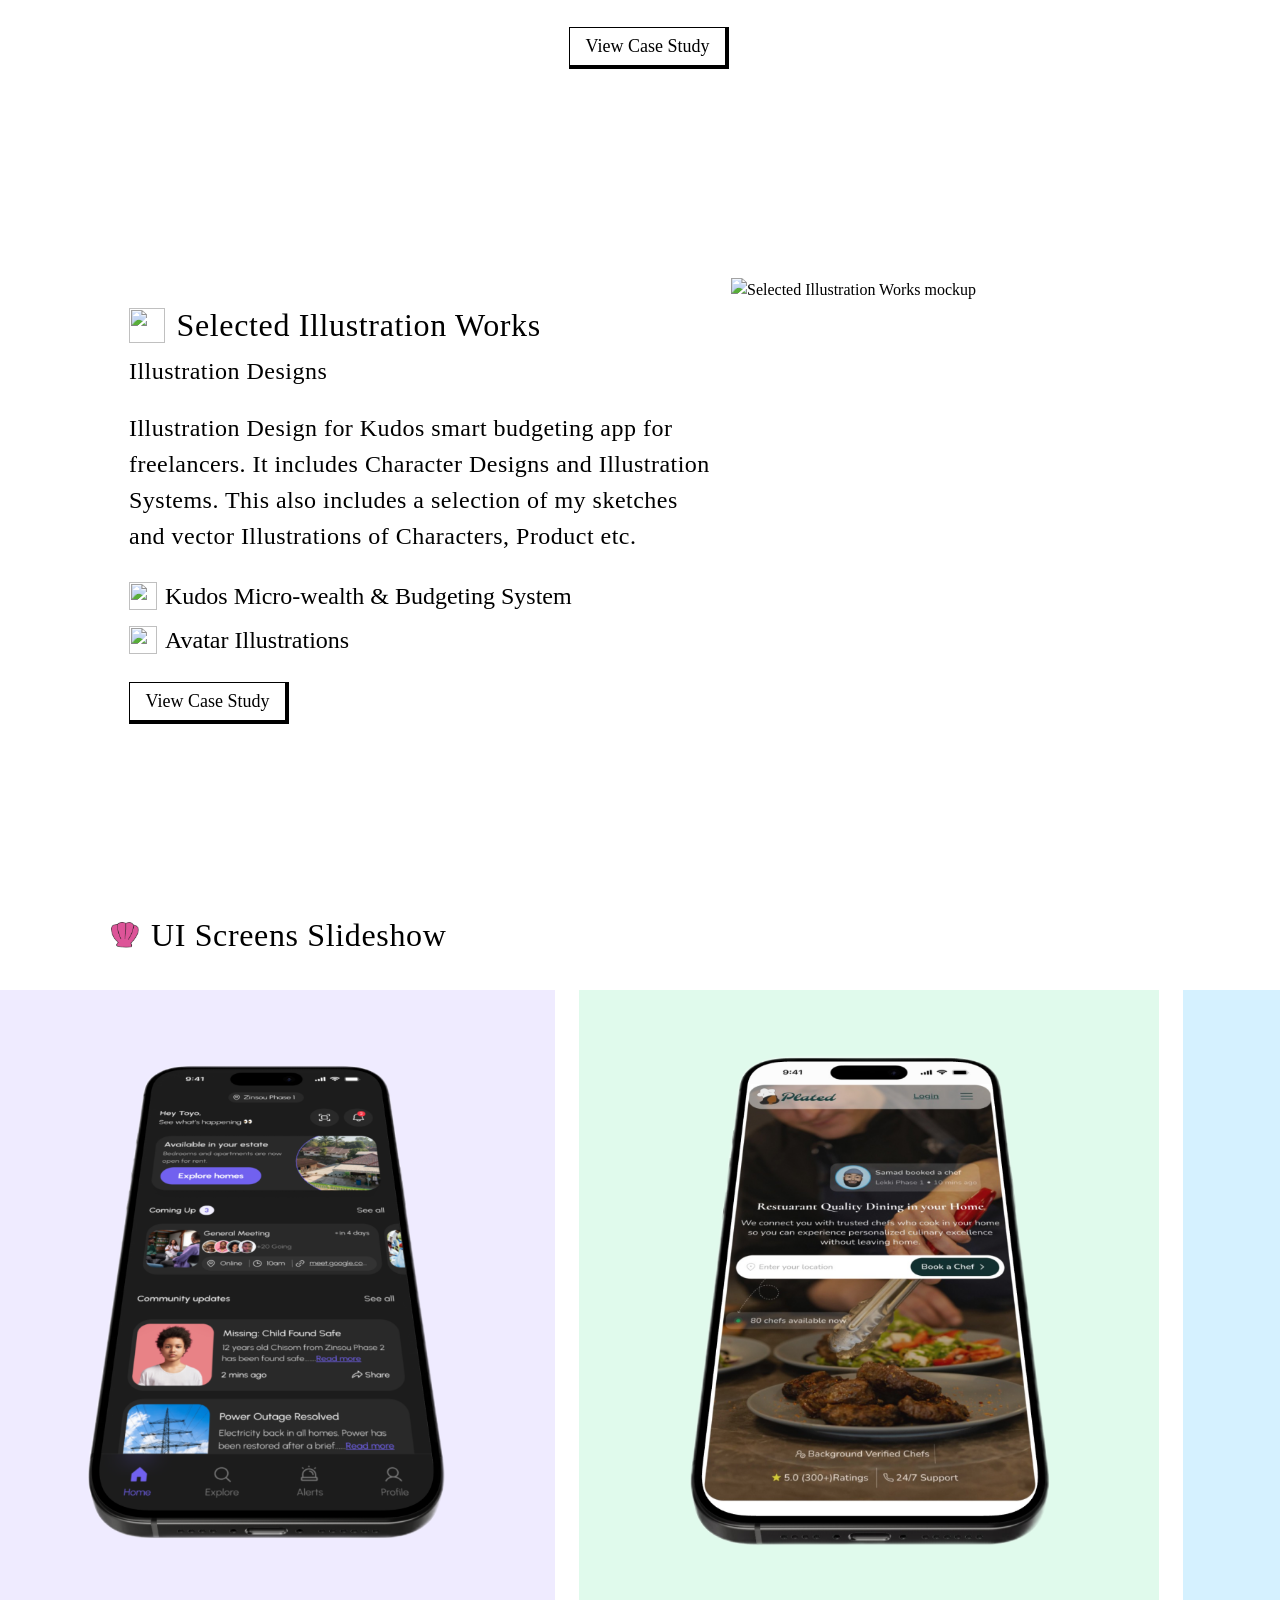
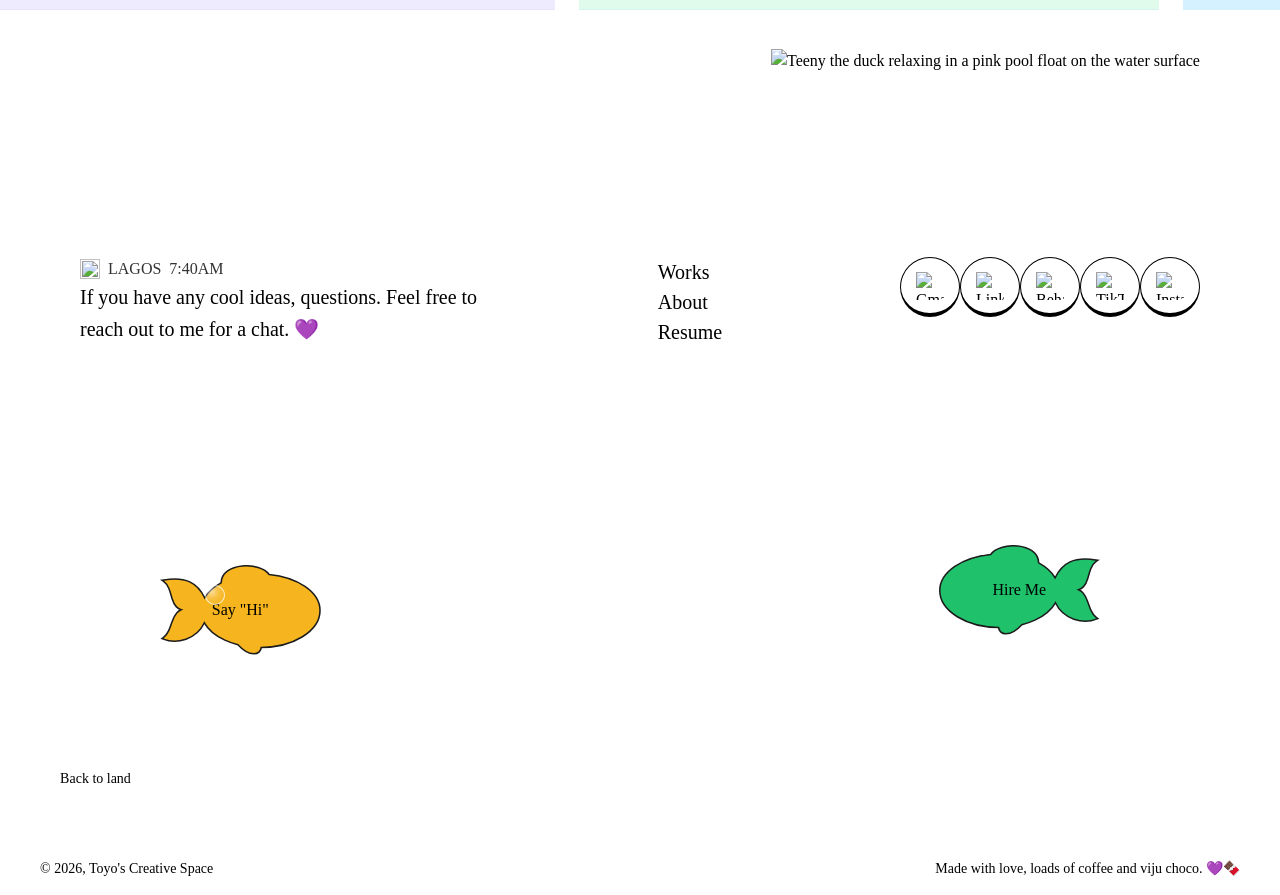
==== commit be905137: "desktop footer change" ====
--- a/index.html
+++ b/index.html
@@ -345,7 +345,7 @@
 
       <!-- 10. Yellow coral tree — desktop only -->
       <img src="portfolio-design-images/footer illustrations/yellow coral.png" alt="" aria-hidden="true" loading="lazy"
-           class="footer-sea__el footer-sea__ycoral" style="right:240px;bottom:112px;height:350px;">
+           class="footer-sea__el footer-sea__ycoral" style="right:240px;bottom:75px;height:350px;">
 
       <!-- 11. Orange coral tree -->
       <img src="portfolio-design-images/footer illustrations/orange coral.png" alt="" aria-hidden="true" loading="lazy"
--- a/css/style.css
+++ b/css/style.css
@@ -910,6 +910,11 @@
   z-index: 1;
 }
 
+/* Right seaweed sits behind the purple mushroom cluster */
+.footer-sea__dgs-r {
+  z-index: 1;
+}
+
 /* Yellow/orange coral sit behind the sand so their roots are hidden and only the
    branches (which rise above the sand's wavy top edge) show */
 .footer-sea__ycoral,
@@ -992,8 +997,8 @@
   display: flex;
   align-items: center;
   justify-content: center;
-  width: 133px;
-  height: 78px;
+  width: 115px;
+  height: 67px;
   background-color: transparent;
   background-image: url('../portfolio-design-images/footer illustrations/rocks.png');
   background-size: 100% 100%;
@@ -1765,6 +1770,7 @@
     top: 462px !important;
     bottom: auto !important;
     height: 155px !important;
+    z-index: 2 !important;
   }
 
   .footer-sea__fw-green {
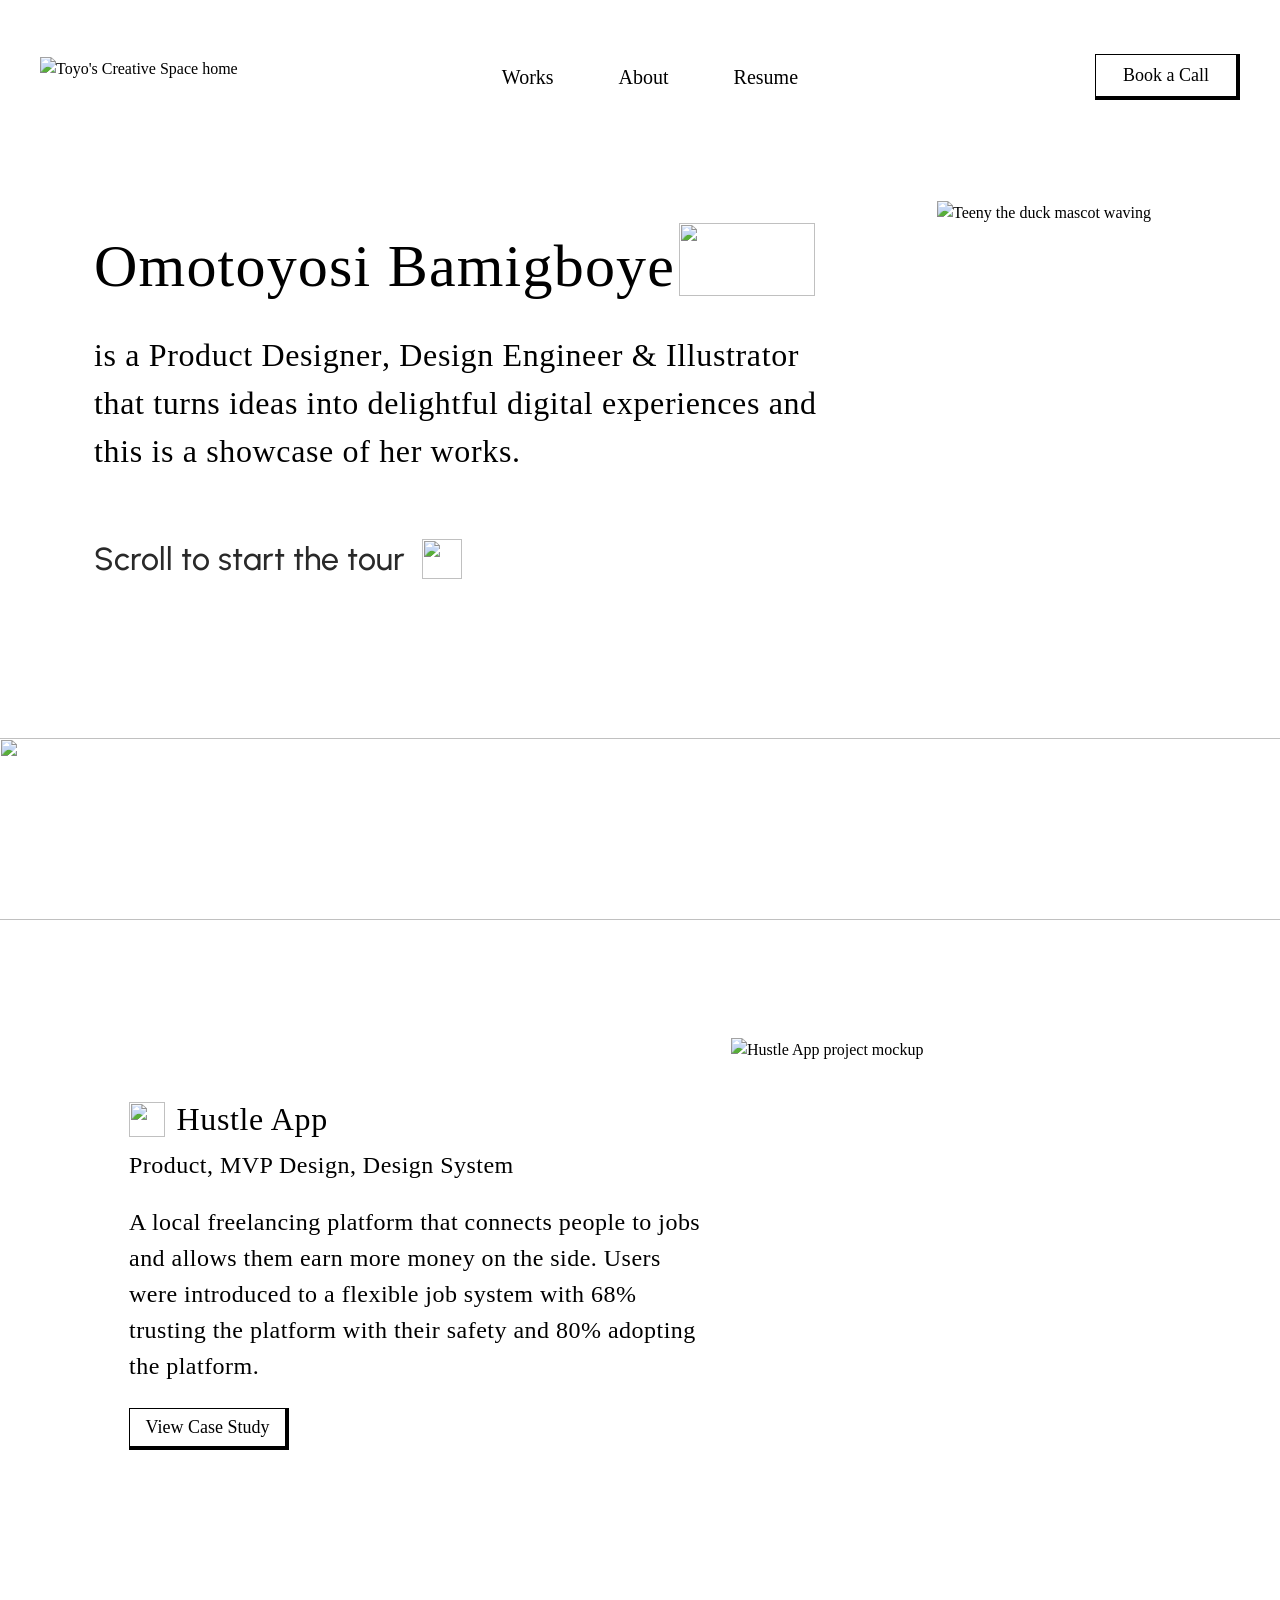
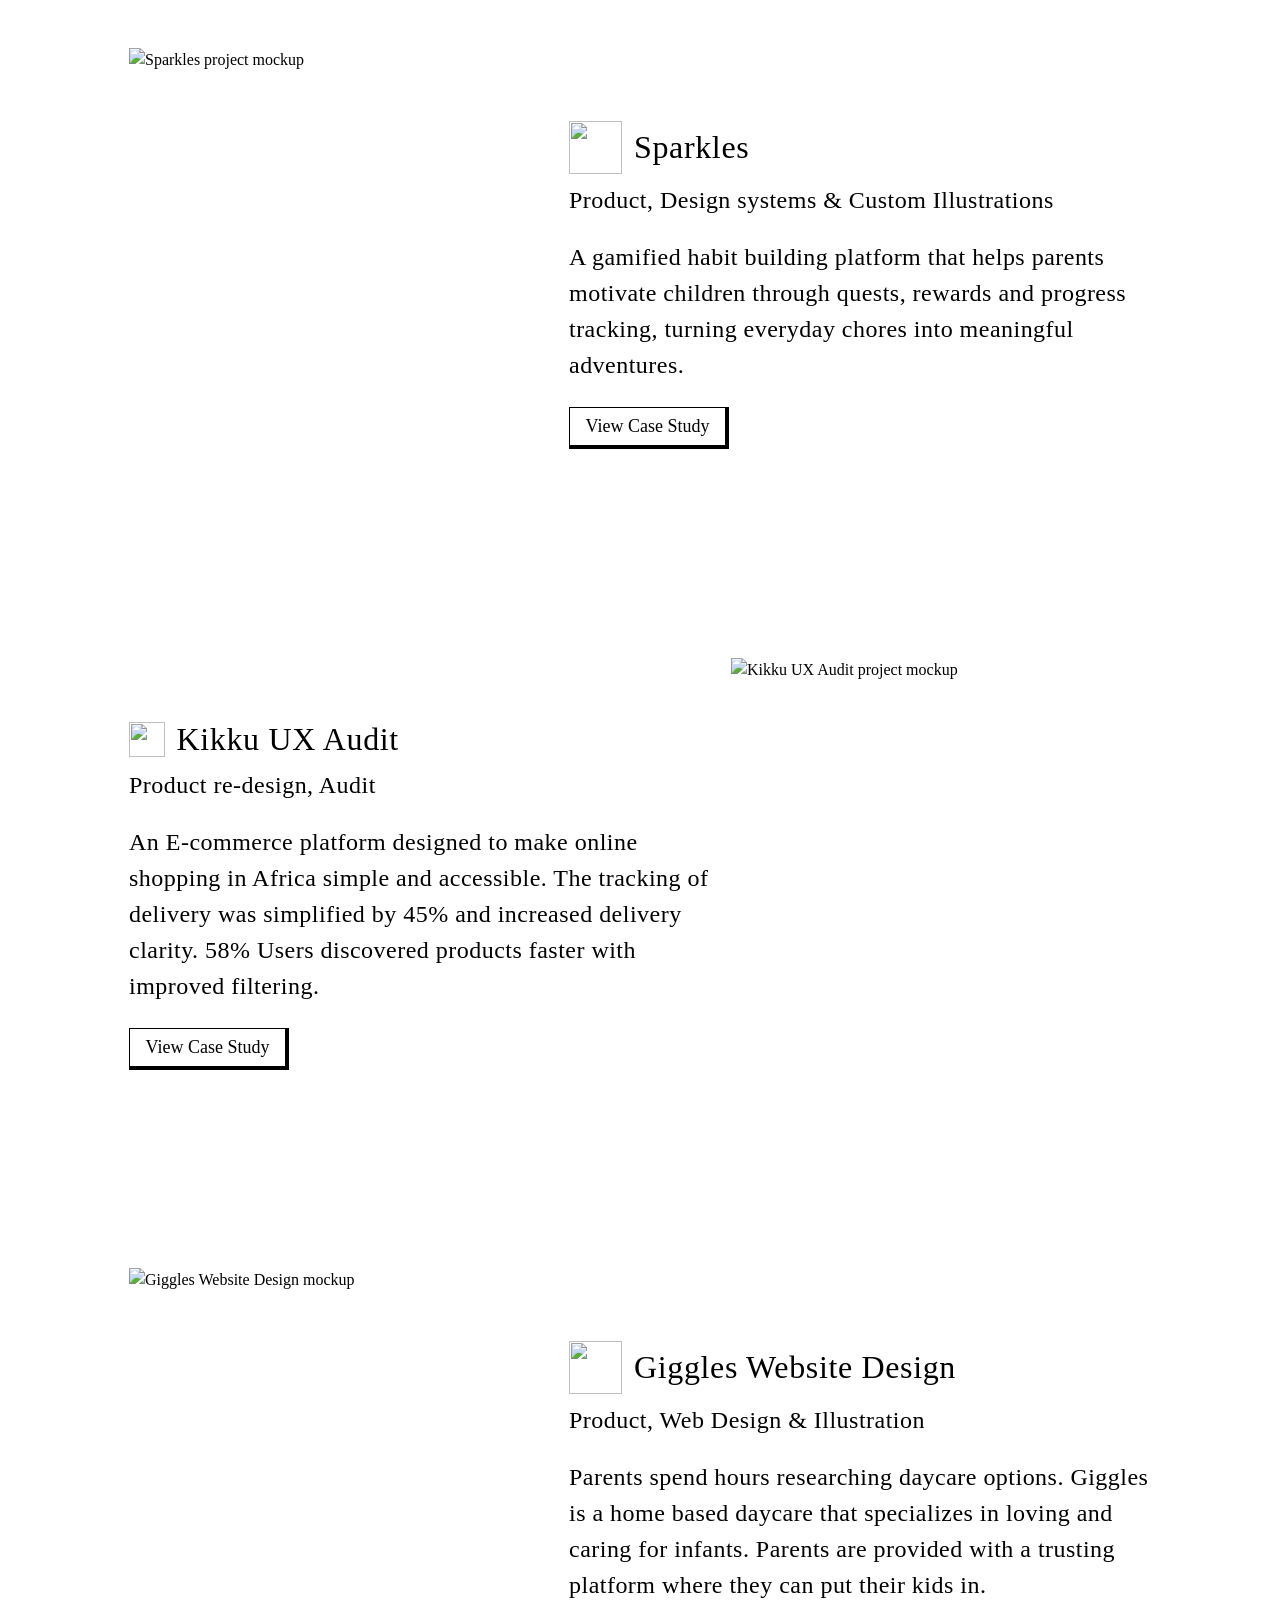
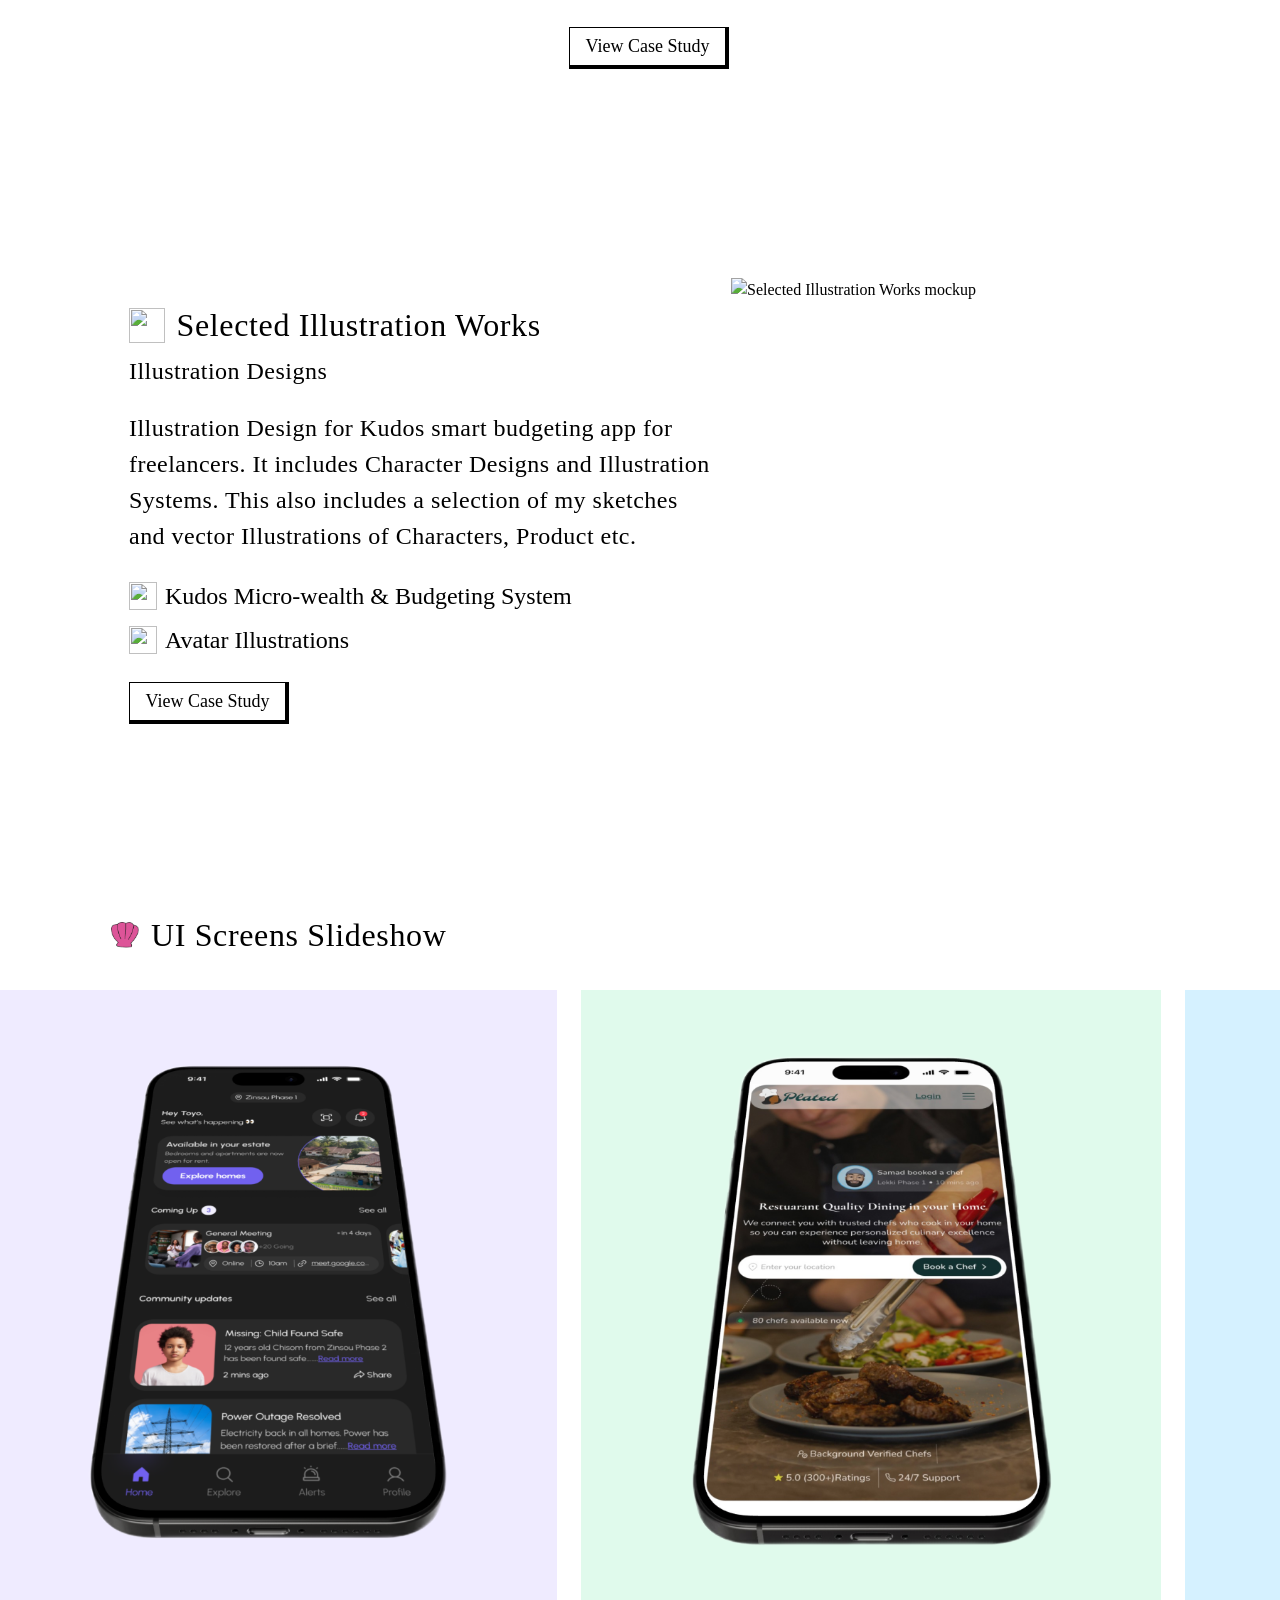
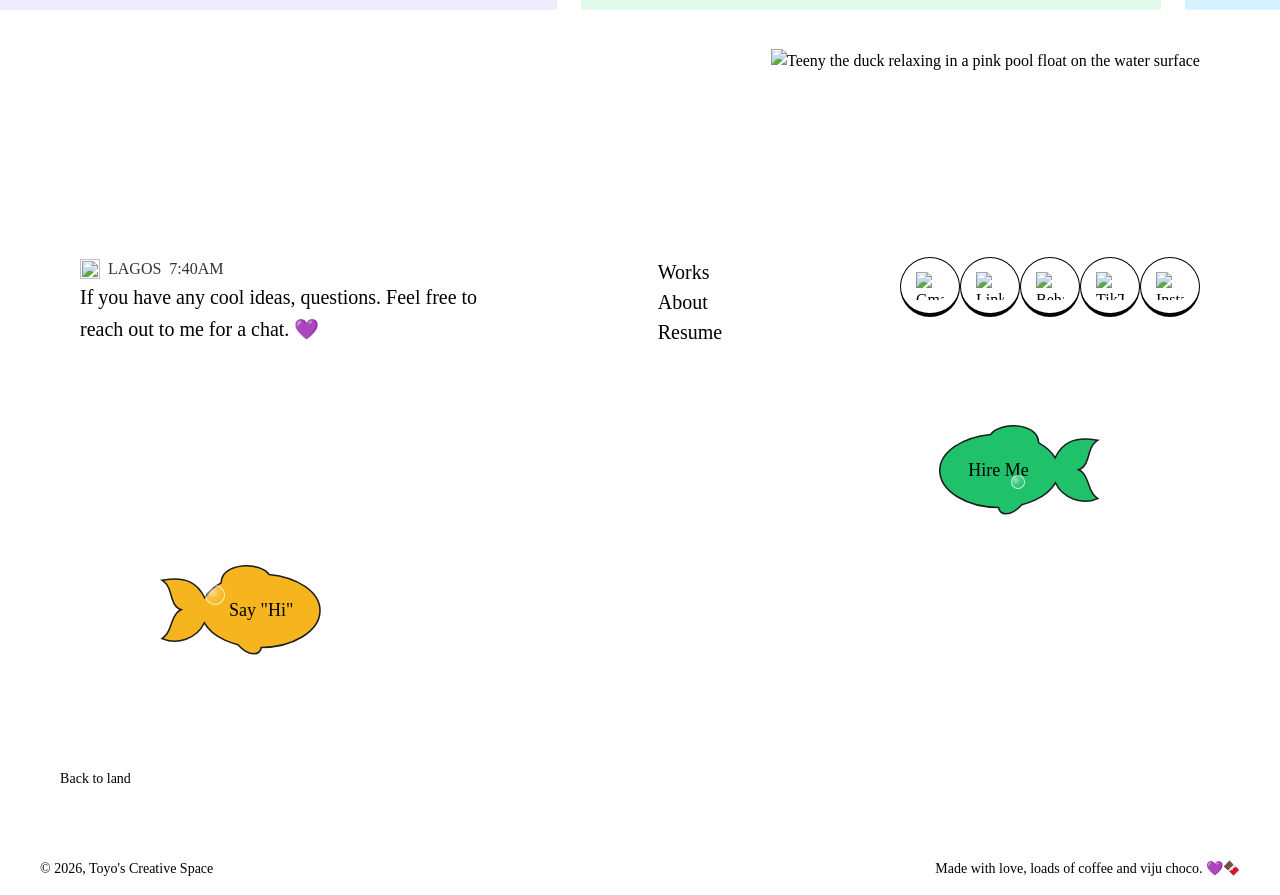
==== commit 7100e7f7: "footer animations and mobile responsiveness updates" ====
--- a/index.html
+++ b/index.html
@@ -41,14 +41,14 @@
           </svg>
         </button>
       </div>
-      <p class="mobile-menu__globe"><img src="mobile menu/globe.svg" alt="" class="mobile-menu__globe-icon">Works round the Globe</p>
+      <p class="mobile-menu__globe"><img src="mobile responsiveness/globe.svg" alt="" class="mobile-menu__globe-icon">Works round the Globe</p>
     </div>
   </div>
 
   <!-- Mobile Menu Toggle (mobile only) -->
   <button class="nav__hamburger" aria-expanded="false" aria-controls="mobile-menu" aria-label="Open navigation menu">
-    <img src="mobile menu/menu.svg" alt="" class="nav__hamburger-icon">
-    <img src="mobile menu/cancel menu.png" alt="" class="nav__hamburger-close">
+    <img src="mobile responsiveness/menu.svg" alt="" class="nav__hamburger-icon">
+    <img src="mobile responsiveness/cancel menu.png" alt="" class="nav__hamburger-close">
   </button>
 
   <!-- Navigation -->
@@ -205,31 +205,31 @@
       </div>
       <div class="slideshow__viewport">
         <div class="slideshow__track">
-          <div class="slideshow__slide" style="background:#DCD5FF;">
+          <div class="slideshow__slide" style="background:#f7f7f7;">
             <img src="ui-slideshow-mockups/first slide.png" alt="UI screen design 1">
           </div>
-          <div class="slideshow__slide" style="background:#C0EAFF;">
+          <div class="slideshow__slide" style="background:#f7f7f7;">
             <img src="ui-slideshow-mockups/second slide.png" alt="UI screen design 2">
           </div>
-          <div class="slideshow__slide" style="background:#D5F1FF;">
+          <div class="slideshow__slide" style="background:#f7f7f7;">
             <img src="ui-slideshow-mockups/third slide.png" alt="UI screen design 3">
           </div>
-          <div class="slideshow__slide" style="background:#FFD5EA;">
+          <div class="slideshow__slide" style="background:#f7f7f7;">
             <img src="ui-slideshow-mockups/fourth slide.png" alt="UI screen design 4">
           </div>
-          <div class="slideshow__slide" style="background:#FFEFCC;">
+          <div class="slideshow__slide" style="background:#f7f7f7;">
             <img src="ui-slideshow-mockups/fifth slide.png" alt="UI screen design 5">
           </div>
-          <div class="slideshow__slide" style="background:#E8F5E9;">
+          <div class="slideshow__slide" style="background:#f7f7f7;">
             <img src="ui-slideshow-mockups/sixth slide.png" alt="UI screen design 6">
           </div>
-          <div class="slideshow__slide" style="background:#FFF3E0;">
+          <div class="slideshow__slide" style="background:#f7f7f7;">
             <img src="ui-slideshow-mockups/seventh slide.png" alt="UI screen design 7">
           </div>
-          <div class="slideshow__slide" style="background:#F3E5F5;">
+          <div class="slideshow__slide" style="background:#f7f7f7;">
             <img src="ui-slideshow-mockups/eigth slide.png" alt="UI screen design 8">
           </div>
-          <div class="slideshow__slide" style="background:#E0F7FA;">
+          <div class="slideshow__slide" style="background:#f7f7f7;">
             <img src="ui-slideshow-mockups/ninth slide.png" alt="UI screen design 9">
           </div>
           <div class="slideshow__slide" style="background:#F7F7F7;">
@@ -248,6 +248,14 @@
     <img src="portfolio-design-images/footer illustrations/waves.png"
          alt="" aria-hidden="true" loading="eager"
          class="site-footer__wave">
+
+    <!-- Wave texture lines inside the water (desktop) -->
+    <img src="portfolio-design-images/footer illustrations/waves.png" alt="" aria-hidden="true" loading="lazy"
+         class="site-footer__wave-line" style="top:143px;">
+    <img src="portfolio-design-images/footer illustrations/waves.png" alt="" aria-hidden="true" loading="lazy"
+         class="site-footer__wave-line" style="top:342px;">
+    <img src="portfolio-design-images/footer illustrations/waves.png" alt="" aria-hidden="true" loading="lazy"
+         class="site-footer__wave-line" style="top:546px;">
 
     <!-- Teeny in floater — positioned on the wave/water surface -->
     <img src="portfolio-design-images/teeny in floater.png"
@@ -356,7 +364,7 @@
            class="footer-sea__el footer-sea__dgs-r" style="right:0px;bottom:117px;height:405px;">
 
       <!-- 13. Green fish "Hire Me" (right, swimming) -->
-      <div class="footer-sea__fish-wrap footer-sea__fish-wrap--right footer-sea__fw-green" style="right:180px;bottom:260px;" aria-hidden="true" onclick="window.open('https://cal.com/toyoscreativespace','_blank')">
+      <div class="footer-sea__fish-wrap footer-sea__fish-wrap--right footer-sea__fw-green" style="right:180px;bottom:380px;" aria-hidden="true" onclick="window.open('https://cal.com/toyoscreativespace','_blank')">
         <img src="green fish.svg" alt="" loading="lazy" class="footer-sea__fish-img">
         <span class="footer-sea__fish-text">Hire Me</span>
       </div>
@@ -385,13 +393,13 @@
 
       <!-- Rock "Back to Top" — mobile only -->
       <button class="footer-sea__rock-btn" onclick="scrollToTop()" aria-label="Back to top of page">
-        <span class="footer-sea__rock-btn-text">Back to<br>Top</span>
+        <span class="footer-sea__rock-btn-text">Back to<br>land</span>
       </button>
 
       <!-- Back to land rock (desktop) — actual rocks.png illustration, sized/positioned to match reference -->
       <button class="footer-sea__el footer-sea__back-btn" onclick="scrollToTop()" aria-label="Scroll back to top of page" style="left:38px;bottom:83px;">Back to land</button>
 
-      <!-- CSS bubbles — 12 scattered across the water (animated via JS) -->
+      <!-- CSS bubbles — scattered across the water -->
       <div class="footer-sea__bubble" style="width:32px;height:32px;left:8%;top:18%;" aria-hidden="true"></div>
       <div class="footer-sea__bubble" style="width:20px;height:20px;left:16%;top:38%;" aria-hidden="true"></div>
       <div class="footer-sea__bubble" style="width:48px;height:48px;left:24%;top:12%;" aria-hidden="true"></div>
@@ -404,6 +412,18 @@
       <div class="footer-sea__bubble" style="width:22px;height:22px;left:82%;top:48%;" aria-hidden="true"></div>
       <div class="footer-sea__bubble" style="width:30px;height:30px;left:90%;top:30%;" aria-hidden="true"></div>
       <div class="footer-sea__bubble" style="width:18px;height:18px;left:96%;top:56%;" aria-hidden="true"></div>
+      <div class="footer-sea__bubble" style="width:14px;height:14px;left:4%;top:62%;" aria-hidden="true"></div>
+      <div class="footer-sea__bubble" style="width:26px;height:26px;left:12%;top:50%;" aria-hidden="true"></div>
+      <div class="footer-sea__bubble" style="width:16px;height:16px;left:20%;top:65%;" aria-hidden="true"></div>
+      <div class="footer-sea__bubble" style="width:34px;height:34px;left:29%;top:32%;" aria-hidden="true"></div>
+      <div class="footer-sea__bubble" style="width:18px;height:18px;left:37%;top:58%;" aria-hidden="true"></div>
+      <div class="footer-sea__bubble" style="width:44px;height:44px;left:47%;top:36%;" aria-hidden="true"></div>
+      <div class="footer-sea__bubble" style="width:16px;height:16px;left:55%;top:64%;" aria-hidden="true"></div>
+      <div class="footer-sea__bubble" style="width:22px;height:22px;left:63%;top:28%;" aria-hidden="true"></div>
+      <div class="footer-sea__bubble" style="width:38px;height:38px;left:71%;top:52%;" aria-hidden="true"></div>
+      <div class="footer-sea__bubble" style="width:14px;height:14px;left:79%;top:16%;" aria-hidden="true"></div>
+      <div class="footer-sea__bubble" style="width:28px;height:28px;left:86%;top:60%;" aria-hidden="true"></div>
+      <div class="footer-sea__bubble" style="width:20px;height:20px;left:93%;top:42%;" aria-hidden="true"></div>
 
       <!-- Bottom bar -->
       <div class="footer-sea__bar">
--- a/css/style.css
+++ b/css/style.css
@@ -760,6 +760,18 @@
   pointer-events: none;
 }
 
+/* Wave texture lines — subtle background ripples inside the water (desktop).
+   z-index:-1 keeps them behind the band text, sand and every illustrated
+   element regardless of DOM order, since this is just a background layer. */
+.site-footer__wave-line {
+  position: absolute;
+  left: 0;
+  width: 100%;
+  height: auto;
+  z-index: -1;
+  pointer-events: none;
+}
+
 /* ── Part 1: Top Info Band ── */
 
 .footer-band {
@@ -944,11 +956,21 @@
   left: 50%;
   transform: translate(-50%, -50%);
   font-family: var(--font-family-primary);
-  font-size: 16px;
+  font-size: 18px;
   font-weight: var(--font-weight-semibold);
   color: var(--color-text-primary);
   white-space: nowrap;
   pointer-events: none;
+  text-align: center;
+}
+
+/* Offset text into the fish body (away from tail) for each fish orientation */
+.footer-sea__fw-yellow .footer-sea__fish-text {
+  left: 63%;
+}
+
+.footer-sea__fw-green .footer-sea__fish-text {
+  left: 37%;
 }
 
 /* Teeny in floater — sits on the wave, positioned relative to .site-footer */
@@ -1462,23 +1484,22 @@
     min-height: unset;
     padding-top: 0;
     overflow: hidden;
+    background-image: url('../Sea water mobile.png');
+    background-size: cover;
+    background-position: top center;
+    background-repeat: no-repeat;
   }
 
   .footer-sea__teeny {
     display: none !important;
   }
 
+  .site-footer__wave-line {
+    display: none;
+  }
+
   .site-footer__wave {
-    position: absolute;
-    top: 0;
-    left: 0;
-    width: 100%;
-    height: 70px;
-    object-fit: cover;
-    object-position: center top;
-    display: block;
-    z-index: 4;
-    pointer-events: none;
+    display: none;
   }
 
   .footer-band {
@@ -1625,14 +1646,17 @@
     display: flex;
     position: absolute;
     left: 6px;
-    top: 614px;
-    width: 63px;
-    height: 31px;
+    top: 608px;
+    width: 68px;
+    height: 40px;
     z-index: 5;
     cursor: pointer;
-    background: #5C5C5C;
-    border: 1.5px solid #3a3a3a;
-    border-radius: 52% 48% 55% 45% / 45% 55% 50% 50%;
+    background-color: transparent;
+    background-image: url('../portfolio-design-images/footer illustrations/rocks.png');
+    background-size: 100% 100%;
+    background-repeat: no-repeat;
+    border: none;
+    border-radius: 0;
     padding: 0;
     align-items: center;
     justify-content: center;
@@ -1646,8 +1670,8 @@
     text-align: center;
     color: #ffffff;
     font-family: var(--font-family-primary);
-    font-size: 7px;
-    font-weight: var(--font-weight-semibold);
+    font-size: 12px;
+    font-weight: var(--font-weight-regular);
     line-height: 1.2;
     pointer-events: none;
     width: 100%;
@@ -1707,7 +1731,7 @@
   .footer-sea__pstar {
     left: 2px !important;
     right: auto !important;
-    top: 620px !important;
+    top: 576px !important;
     bottom: auto !important;
     height: 20px !important;
     transform: rotate(33.14deg) !important;
@@ -1740,9 +1764,9 @@
 
   .footer-sea__rock-2 {
     display: block !important;
-    left: 175px !important;
+    left: 250px !important;
     right: auto !important;
-    top: 619px !important;
+    top: 614px !important;
     bottom: auto !important;
     height: 22px !important;
   }
@@ -1752,7 +1776,13 @@
   }
 
   .footer-sea__ycoral {
-    display: none !important;
+    display: block !important;
+    right: auto !important;
+    left: 218px !important;
+    top: 480px !important;
+    bottom: auto !important;
+    height: 128px !important;
+    z-index: 1 !important;
   }
 
   .footer-sea__ocoral {
@@ -1761,7 +1791,7 @@
     top: 470px !important;
     bottom: auto !important;
     height: 155px !important;
-    z-index: 2 !important;
+    z-index: 1 !important;
   }
 
   .footer-sea__dgs-r {
@@ -1783,7 +1813,7 @@
   .footer-sea__purple-mush {
     right: auto !important;
     left: 320px !important;
-    top: 588px !important;
+    top: 604px !important;
     bottom: auto !important;
     height: 62px !important;
     clip-path: inset(0 0 15% 0) !important;
@@ -1837,6 +1867,11 @@
     white-space: nowrap;
   }
 
+  .footer-sea__fw-yellow .footer-sea__fish-text,
+  .footer-sea__fw-green .footer-sea__fish-text {
+    left: 0;
+  }
+
   /* ── Mobile Footer Animations ── */
 
   @keyframes mobile-bubble-float {
@@ -2182,3 +2217,358 @@
     font-size: 16px;
   }
 }
+
+/* ==========================================================================
+   DESKTOP FOOTER ANIMATIONS (1025px+)
+   Isolated to desktop only — mobile/tablet untouched.
+   ========================================================================== */
+
+@media (min-width: 1025px) {
+
+  /* ── Yellow fish: continuous left → right loop, always faces right ── */
+  @keyframes desktop-fish-lr {
+    from { transform: translateX(-400px); }
+    to   { transform: translateX(calc(100vw + 100px)); }
+  }
+
+  .footer-sea__fw-yellow.footer-sea__fish-wrap {
+    animation: desktop-fish-lr 20s linear infinite;
+    animation-delay: -8s;
+  }
+  .footer-sea__fw-yellow .footer-sea__fish-img {
+    animation: none;
+    transform: scaleX(1);
+  }
+
+  /* ── Green fish: continuous right → left loop, always faces left ──
+     The SVG natively faces LEFT so no scaleX flip is needed at all.
+     translateX moves it from off-screen right to off-screen left.
+  ── */
+  @keyframes desktop-fish-rl {
+    from { transform: translateX(300px); }
+    to   { transform: translateX(calc(-100vw - 200px)); }
+  }
+
+  .footer-sea__fw-green.footer-sea__fish-wrap {
+    animation: desktop-fish-rl 22s linear infinite;
+    animation-delay: -5s;
+  }
+  .footer-sea__fw-green .footer-sea__fish-img {
+    animation: none;
+    transform: none;
+  }
+  /* Restore text to its normal centered position (undo previous counter-flip) */
+  .footer-sea__fw-green .footer-sea__fish-text {
+    transform: translate(-50%, -50%);
+  }
+
+  /* ── Bubbles — rise and fade, staggered so they're always visible ── */
+  .footer-sea__bubble {
+    animation: bubble-rise 9s ease-in infinite;
+  }
+  .footer-sea__bubble:nth-child(2n)  { animation-delay: -1.5s; animation-duration: 10s; }
+  .footer-sea__bubble:nth-child(3n)  { animation-delay: -3.5s; animation-duration: 8s;  }
+  .footer-sea__bubble:nth-child(4n)  { animation-delay: -5.5s; animation-duration: 12s; }
+  .footer-sea__bubble:nth-child(5n)  { animation-delay: -2s;   animation-duration: 7s;  }
+  .footer-sea__bubble:nth-child(6n)  { animation-delay: -7s;   animation-duration: 11s; }
+  .footer-sea__bubble:nth-child(7n)  { animation-delay: -9s;   animation-duration: 13s; }
+
+  /* ── Seaweed — gentle underwater sway from base ── */
+  @keyframes seaweed-sway {
+    0%, 100% { transform: rotate(0deg);  }
+    25%      { transform: rotate(4deg);  }
+    75%      { transform: rotate(-4deg); }
+  }
+
+  .footer-sea__dgs-l {
+    transform-origin: bottom center;
+    animation: seaweed-sway 6s ease-in-out infinite;
+  }
+  .footer-sea__dgs-r {
+    transform-origin: bottom center;
+    animation: seaweed-sway 7s ease-in-out infinite;
+    animation-delay: -2.5s;
+  }
+
+  /* ── Corals — gentle sway ── */
+  @keyframes coral-sway {
+    0%, 100% { transform: rotate(0deg);  }
+    30%      { transform: rotate(2deg);  }
+    70%      { transform: rotate(-2deg); }
+  }
+
+  .footer-sea__ocoral {
+    transform-origin: bottom center;
+    animation: coral-sway 7s ease-in-out infinite;
+  }
+  .footer-sea__gc {
+    transform-origin: bottom center;
+    animation: coral-sway 8s ease-in-out infinite;
+    animation-delay: -3s;
+  }
+
+  /* ── Purple tube coral — very slow, barely perceptible sway ── */
+  @keyframes subtle-sway {
+    0%, 100% { transform: rotate(0deg); }
+    50%      { transform: rotate(1deg); }
+  }
+
+  .footer-sea__ptube {
+    transform-origin: bottom center;
+    animation: subtle-sway 12s ease-in-out infinite;
+  }
+
+  /* ── Mushrooms — barely moving, almost still ── */
+  .footer-sea__pink-mush {
+    transform-origin: bottom center;
+    animation: subtle-sway 14s ease-in-out infinite;
+    animation-delay: -4s;
+  }
+  .footer-sea__purple-mush {
+    transform-origin: bottom center;
+    animation: subtle-sway 13s ease-in-out infinite;
+    animation-delay: -6s;
+  }
+}
+
+/* ==========================================================================
+   TABLET FOOTER ANIMATIONS  (max-width: 1024px)
+   Replicates desktop animation set — overrides the default tiny-wobble fish.
+   ========================================================================== */
+
+@media (max-width: 1024px) {
+
+  @keyframes tab-fish-lr {
+    from { transform: translateX(-400px); }
+    to   { transform: translateX(calc(100vw + 100px)); }
+  }
+  @keyframes tab-fish-rl {
+    from { transform: translateX(300px); }
+    to   { transform: translateX(calc(-100vw - 200px)); }
+  }
+  @keyframes tab-seaweed-sway {
+    0%, 100% { transform: rotate(0deg);  }
+    25%      { transform: rotate(4deg);  }
+    75%      { transform: rotate(-4deg); }
+  }
+  @keyframes tab-coral-sway {
+    0%, 100% { transform: rotate(0deg);  }
+    30%      { transform: rotate(2deg);  }
+    70%      { transform: rotate(-2deg); }
+  }
+  @keyframes tab-subtle-sway {
+    0%, 100% { transform: rotate(0deg); }
+    50%      { transform: rotate(1deg); }
+  }
+
+  /* Yellow fish: continuous left → right */
+  .footer-sea__fish-wrap:not(.footer-sea__fish-wrap--right) {
+    animation: tab-fish-lr 20s linear infinite;
+    animation-delay: -8s;
+  }
+  .footer-sea__fw-yellow .footer-sea__fish-img {
+    animation: none;
+    transform: none;
+  }
+
+  /* Green fish: continuous right → left, natively faces left */
+  .footer-sea__fish-wrap--right {
+    animation: tab-fish-rl 22s linear infinite;
+    animation-delay: -5s;
+  }
+  .footer-sea__fw-green .footer-sea__fish-img {
+    animation: none;
+    transform: none;
+  }
+
+  /* Bubbles */
+  .footer-sea__bubble {
+    animation: bubble-rise 9s ease-in infinite;
+  }
+  .footer-sea__bubble:nth-child(2n) { animation-delay: -1.5s; animation-duration: 10s; }
+  .footer-sea__bubble:nth-child(3n) { animation-delay: -3.5s; animation-duration: 8s;  }
+  .footer-sea__bubble:nth-child(4n) { animation-delay: -5.5s; animation-duration: 12s; }
+  .footer-sea__bubble:nth-child(5n) { animation-delay: -2s;   animation-duration: 7s;  }
+  .footer-sea__bubble:nth-child(6n) { animation-delay: -7s;   animation-duration: 11s; }
+  .footer-sea__bubble:nth-child(7n) { animation-delay: -9s;   animation-duration: 13s; }
+
+  /* Seaweed — both sides */
+  .footer-sea__dgs-l {
+    transform-origin: bottom center;
+    animation: tab-seaweed-sway 6s ease-in-out infinite;
+  }
+  .footer-sea__dgs-r {
+    transform-origin: bottom center;
+    animation: tab-seaweed-sway 7s ease-in-out infinite;
+    animation-delay: -2.5s;
+  }
+
+  /* Corals */
+  .footer-sea__ocoral {
+    transform-origin: bottom center;
+    animation: tab-coral-sway 7s ease-in-out infinite;
+  }
+  .footer-sea__gc {
+    transform-origin: bottom center;
+    animation: tab-coral-sway 8s ease-in-out infinite;
+    animation-delay: -3s;
+  }
+
+  /* Purple tube coral */
+  .footer-sea__ptube {
+    transform-origin: bottom center;
+    animation: tab-subtle-sway 12s ease-in-out infinite;
+  }
+
+  /* Mushrooms */
+  .footer-sea__pink-mush {
+    transform-origin: bottom center;
+    animation: tab-subtle-sway 14s ease-in-out infinite;
+    animation-delay: -4s;
+  }
+  .footer-sea__purple-mush {
+    transform-origin: bottom center;
+    animation: tab-subtle-sway 13s ease-in-out infinite;
+    animation-delay: -6s;
+  }
+}
+
+/* ==========================================================================
+   MOBILE FOOTER ANIMATIONS  (max-width: 768px)
+   Replicates desktop animation set — overrides the old bounce/flip fish.
+   ========================================================================== */
+
+@media (max-width: 768px) {
+
+  /* Water surface — slow gentle sway left ↔ right */
+  @keyframes mob-sea-sway {
+    0%, 100% { background-position: 40% top; }
+    50%       { background-position: 60% top; }
+  }
+
+  .site-footer {
+    animation: mob-sea-sway 9s ease-in-out infinite;
+  }
+
+  @keyframes mob-fish-lr {
+    from { transform: translateX(-400px); }
+    to   { transform: translateX(calc(100vw + 100px)); }
+  }
+  @keyframes mob-fish-rl {
+    from { transform: translateX(300px); }
+    to   { transform: translateX(calc(-100vw - 200px)); }
+  }
+  @keyframes mob-seaweed-sway {
+    0%, 100% { transform: rotate(0deg);  }
+    25%      { transform: rotate(4deg);  }
+    75%      { transform: rotate(-4deg); }
+  }
+  @keyframes mob-coral-sway {
+    0%, 100% { transform: rotate(0deg);  }
+    30%      { transform: rotate(2deg);  }
+    70%      { transform: rotate(-2deg); }
+  }
+  @keyframes mob-subtle-sway {
+    0%, 100% { transform: rotate(0deg); }
+    50%      { transform: rotate(1deg); }
+  }
+
+  /* Yellow fish: continuous left → right, always faces right */
+  .footer-sea__fish-wrap:not(.footer-sea__fish-wrap--right) {
+    animation: mob-fish-lr 18s linear infinite;
+    animation-delay: -6s;
+  }
+  .footer-sea__fw-yellow .footer-sea__fish-img {
+    animation: none;
+    transform: none;
+  }
+
+  /* Green fish: continuous right → left, natively faces left */
+  .footer-sea__fish-wrap--right {
+    animation: mob-fish-rl 20s linear infinite;
+    animation-delay: -5s;
+  }
+  .footer-sea__fw-green .footer-sea__fish-img {
+    animation: none;
+    transform: none;
+  }
+
+  /* Bubbles — switch to bubble-rise, matching desktop behavior */
+  .footer-sea__bubble {
+    transform: none;
+    animation: bubble-rise 9s ease-in infinite;
+  }
+  .footer-sea__bubble:nth-child(2n) { animation-delay: -1.5s; animation-duration: 10s; }
+  .footer-sea__bubble:nth-child(3n) { animation-delay: -3.5s; animation-duration: 8s;  }
+  .footer-sea__bubble:nth-child(4n) { animation-delay: -5.5s; animation-duration: 12s; }
+  .footer-sea__bubble:nth-child(5n) { animation-delay: -2s;   animation-duration: 7s;  }
+  .footer-sea__bubble:nth-child(6n) { animation-delay: -7s;   animation-duration: 11s; }
+  .footer-sea__bubble:nth-child(7n) { animation-delay: -9s;   animation-duration: 13s; }
+
+  /* Seaweed — both sides */
+  .footer-sea__dgs-l {
+    transform-origin: bottom center;
+    animation: mob-seaweed-sway 6s ease-in-out infinite;
+  }
+  .footer-sea__dgs-r {
+    transform-origin: bottom center;
+    animation: mob-seaweed-sway 7s ease-in-out infinite;
+    animation-delay: -2.5s;
+  }
+
+  /* Corals */
+  .footer-sea__ocoral {
+    transform-origin: bottom center;
+    animation: mob-coral-sway 7s ease-in-out infinite;
+  }
+  .footer-sea__ycoral {
+    transform-origin: bottom center;
+    animation: mob-coral-sway 9s ease-in-out infinite;
+    animation-delay: -4s;
+  }
+  .footer-sea__gc {
+    transform-origin: bottom center;
+    animation: mob-coral-sway 8s ease-in-out infinite;
+    animation-delay: -3s;
+  }
+
+  /* Purple tube coral */
+  .footer-sea__ptube {
+    transform-origin: bottom center;
+    animation: mob-subtle-sway 12s ease-in-out infinite;
+  }
+
+  /* Mushrooms */
+  .footer-sea__pink-mush {
+    transform-origin: bottom center;
+    animation: mob-subtle-sway 14s ease-in-out infinite;
+    animation-delay: -4s;
+  }
+  .footer-sea__purple-mush {
+    transform-origin: bottom center;
+    animation: mob-subtle-sway 13s ease-in-out infinite;
+    animation-delay: -6s;
+  }
+
+  /* Fish text — positioned at the body centre of each SVG (yellow body=63%, green body=37%) */
+  .footer-sea__fw-yellow .footer-sea__fish-text {
+    position: absolute;
+    top: 50%;
+    left: 63%;
+    right: auto;
+    bottom: auto;
+    width: auto;
+    display: block;
+    transform: translate(-50%, -50%);
+  }
+  .footer-sea__fw-green .footer-sea__fish-text {
+    position: absolute;
+    top: 50%;
+    left: 37%;
+    right: auto;
+    bottom: auto;
+    width: auto;
+    display: block;
+    transform: translate(-50%, -50%);
+  }
+}
